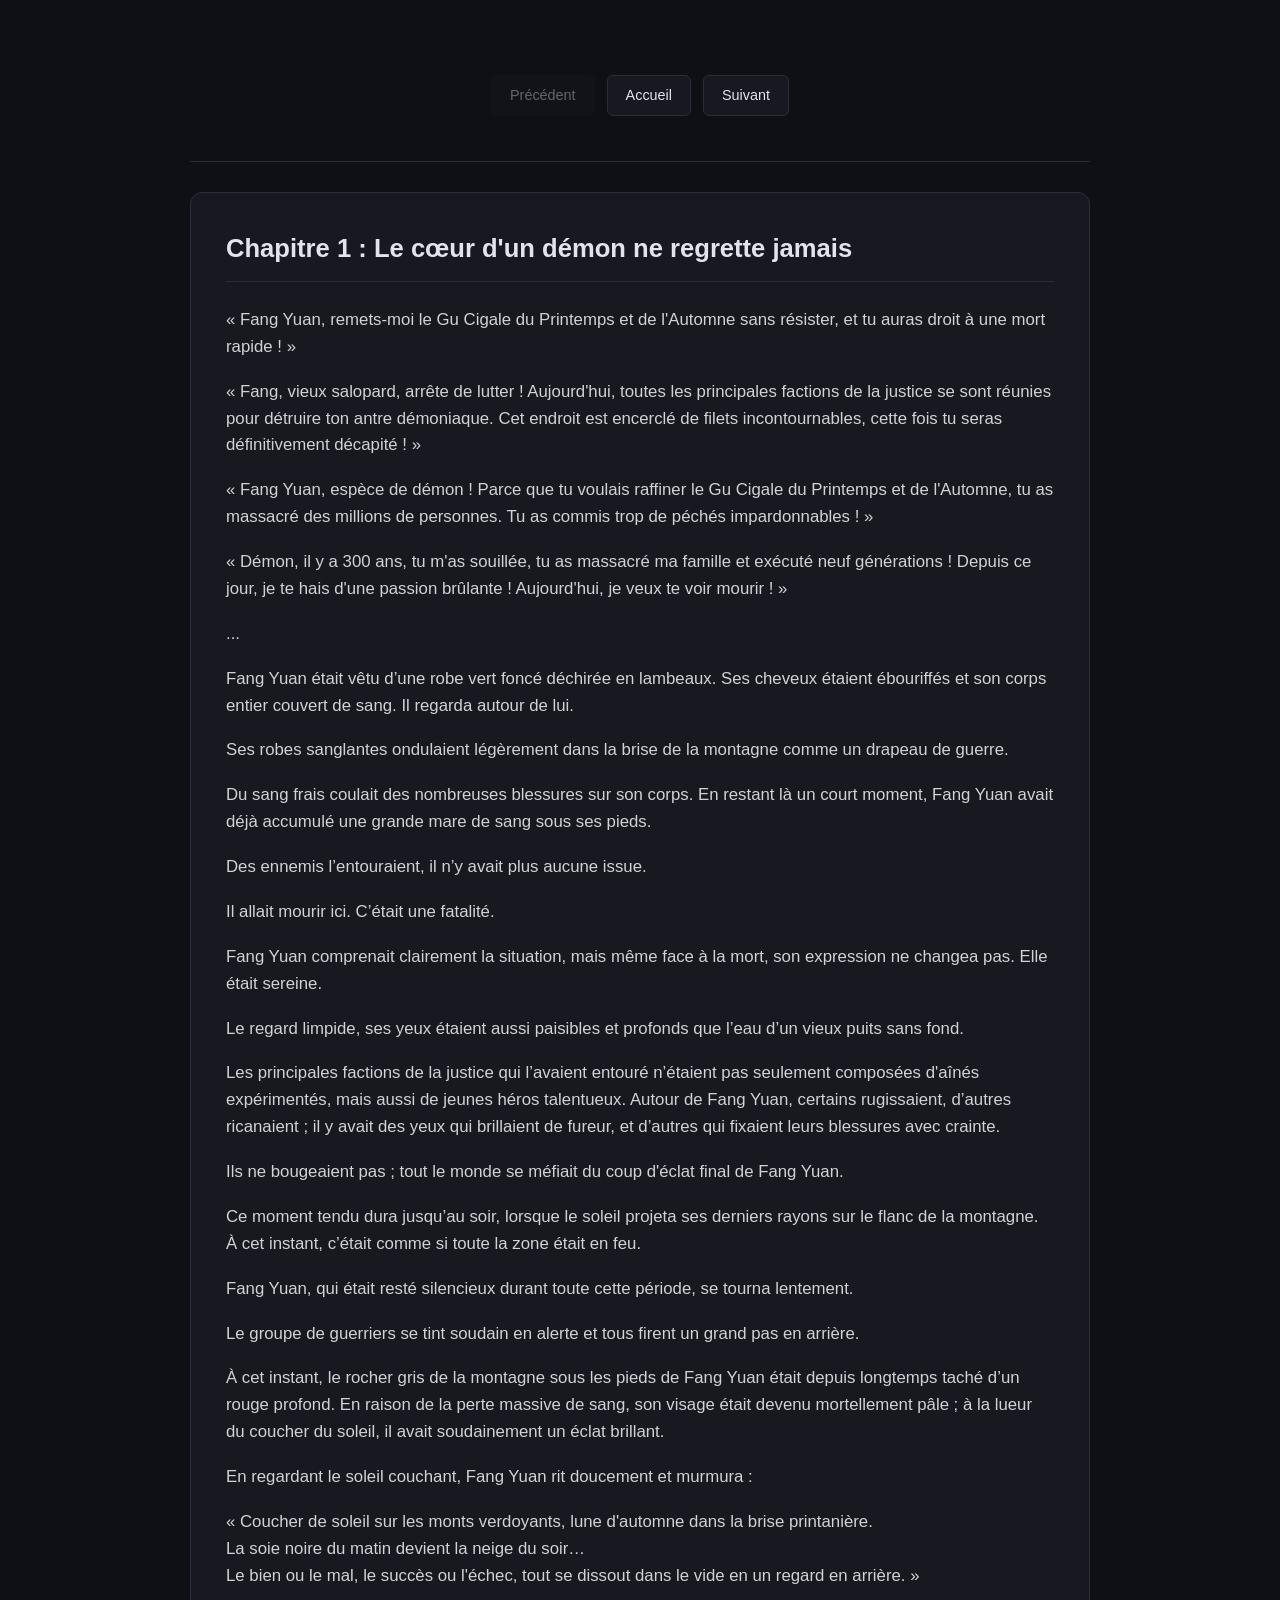
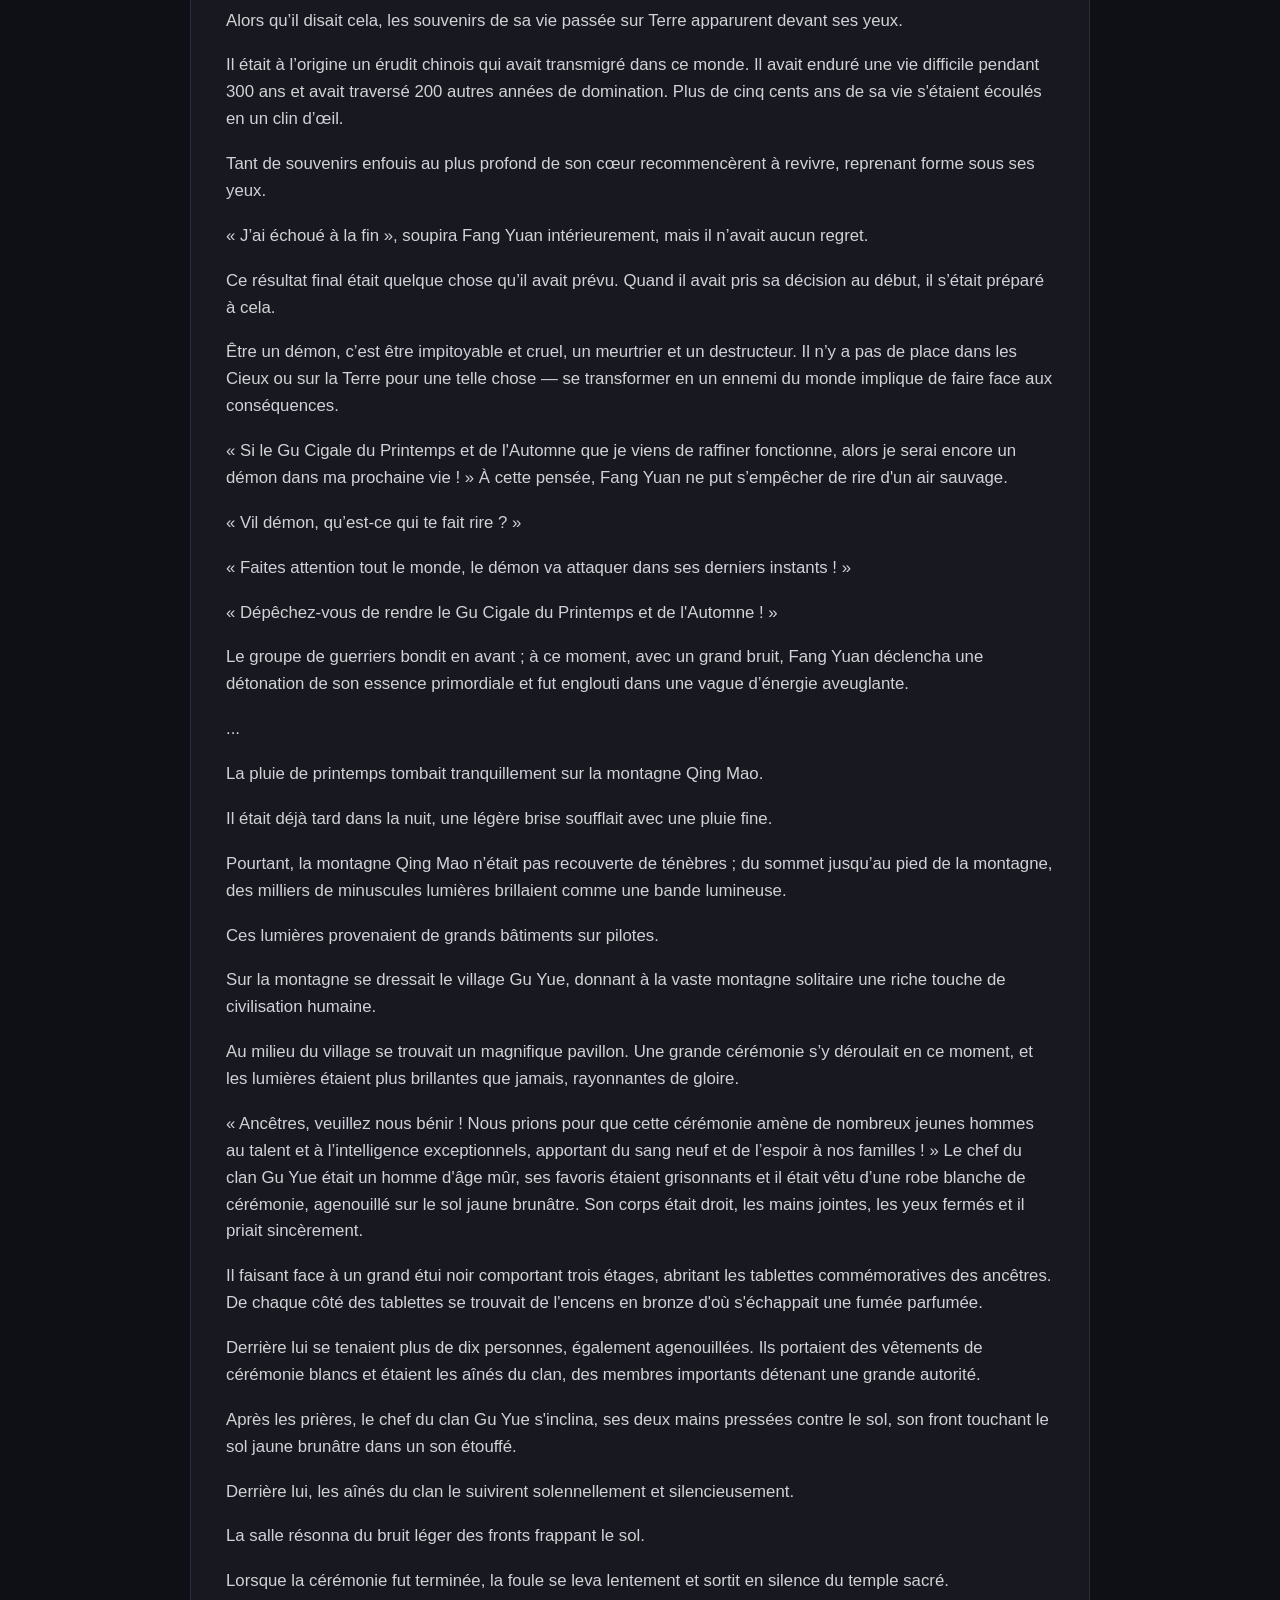
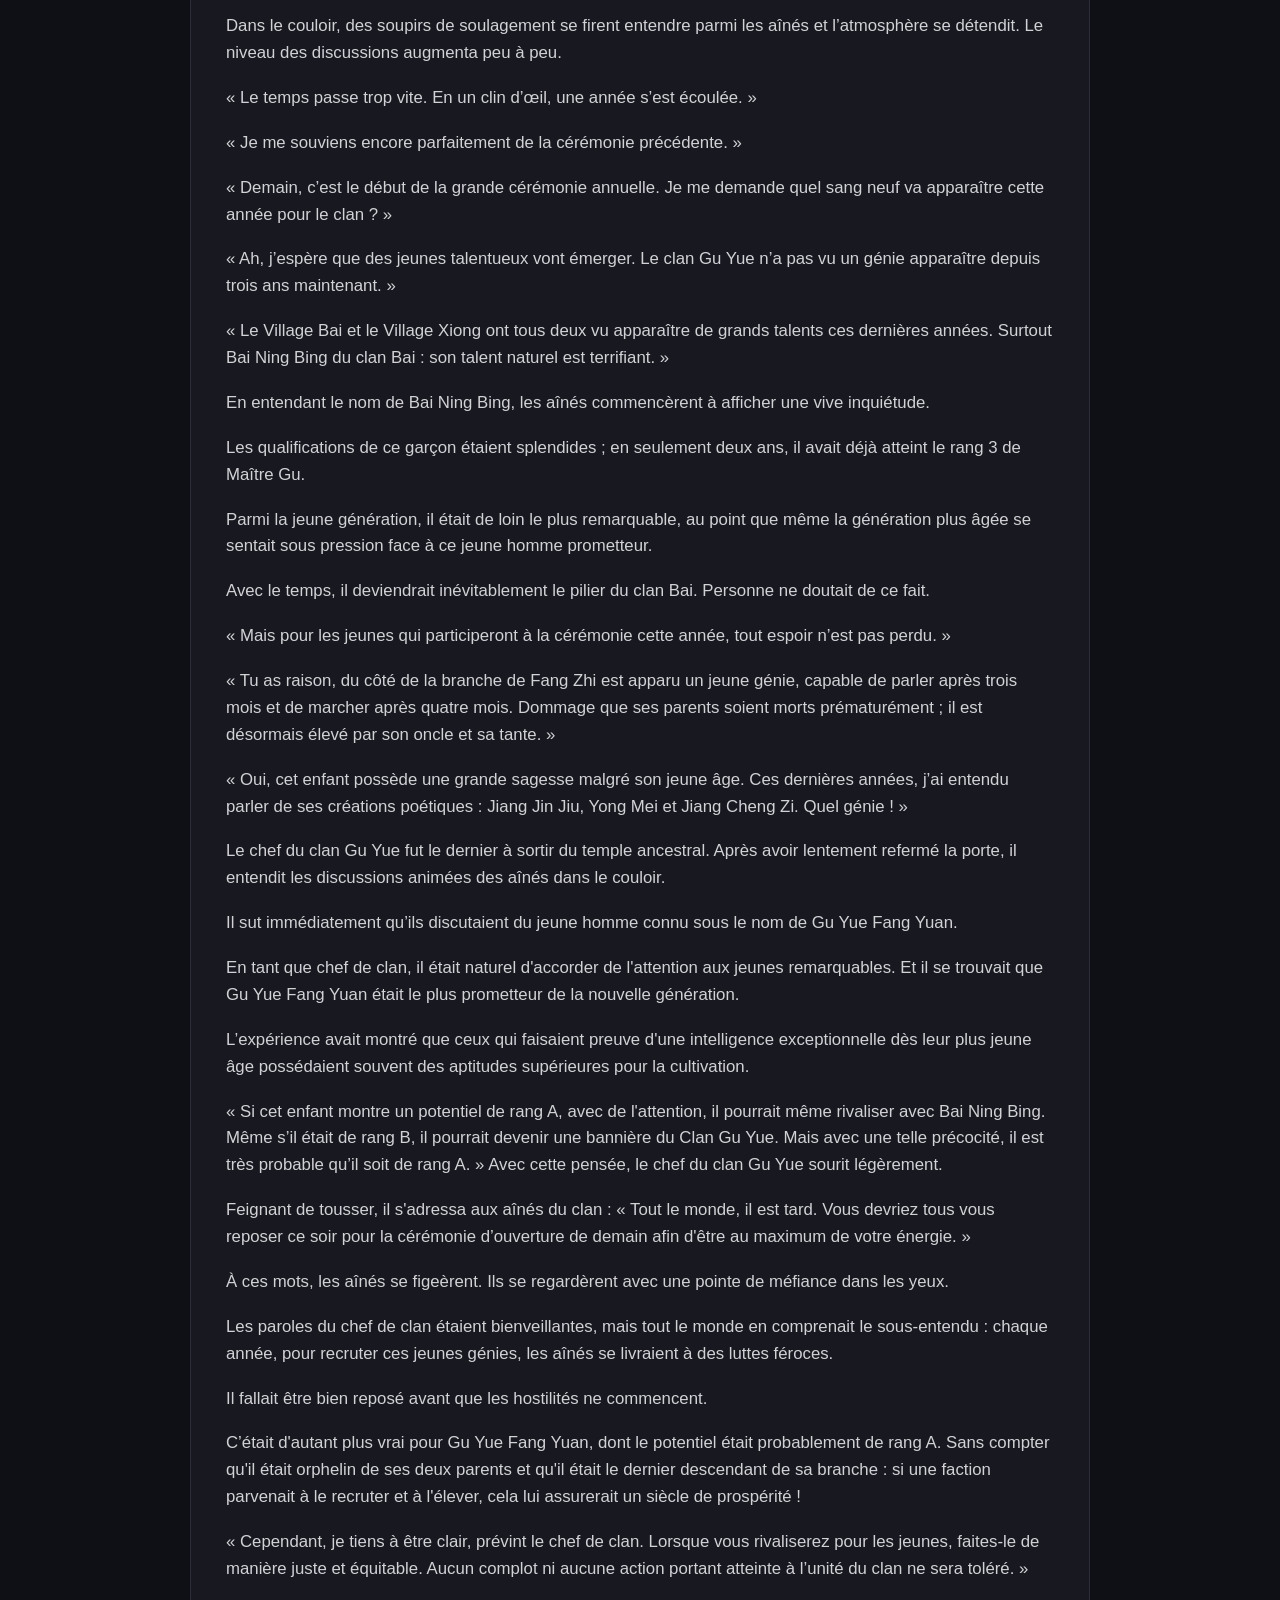
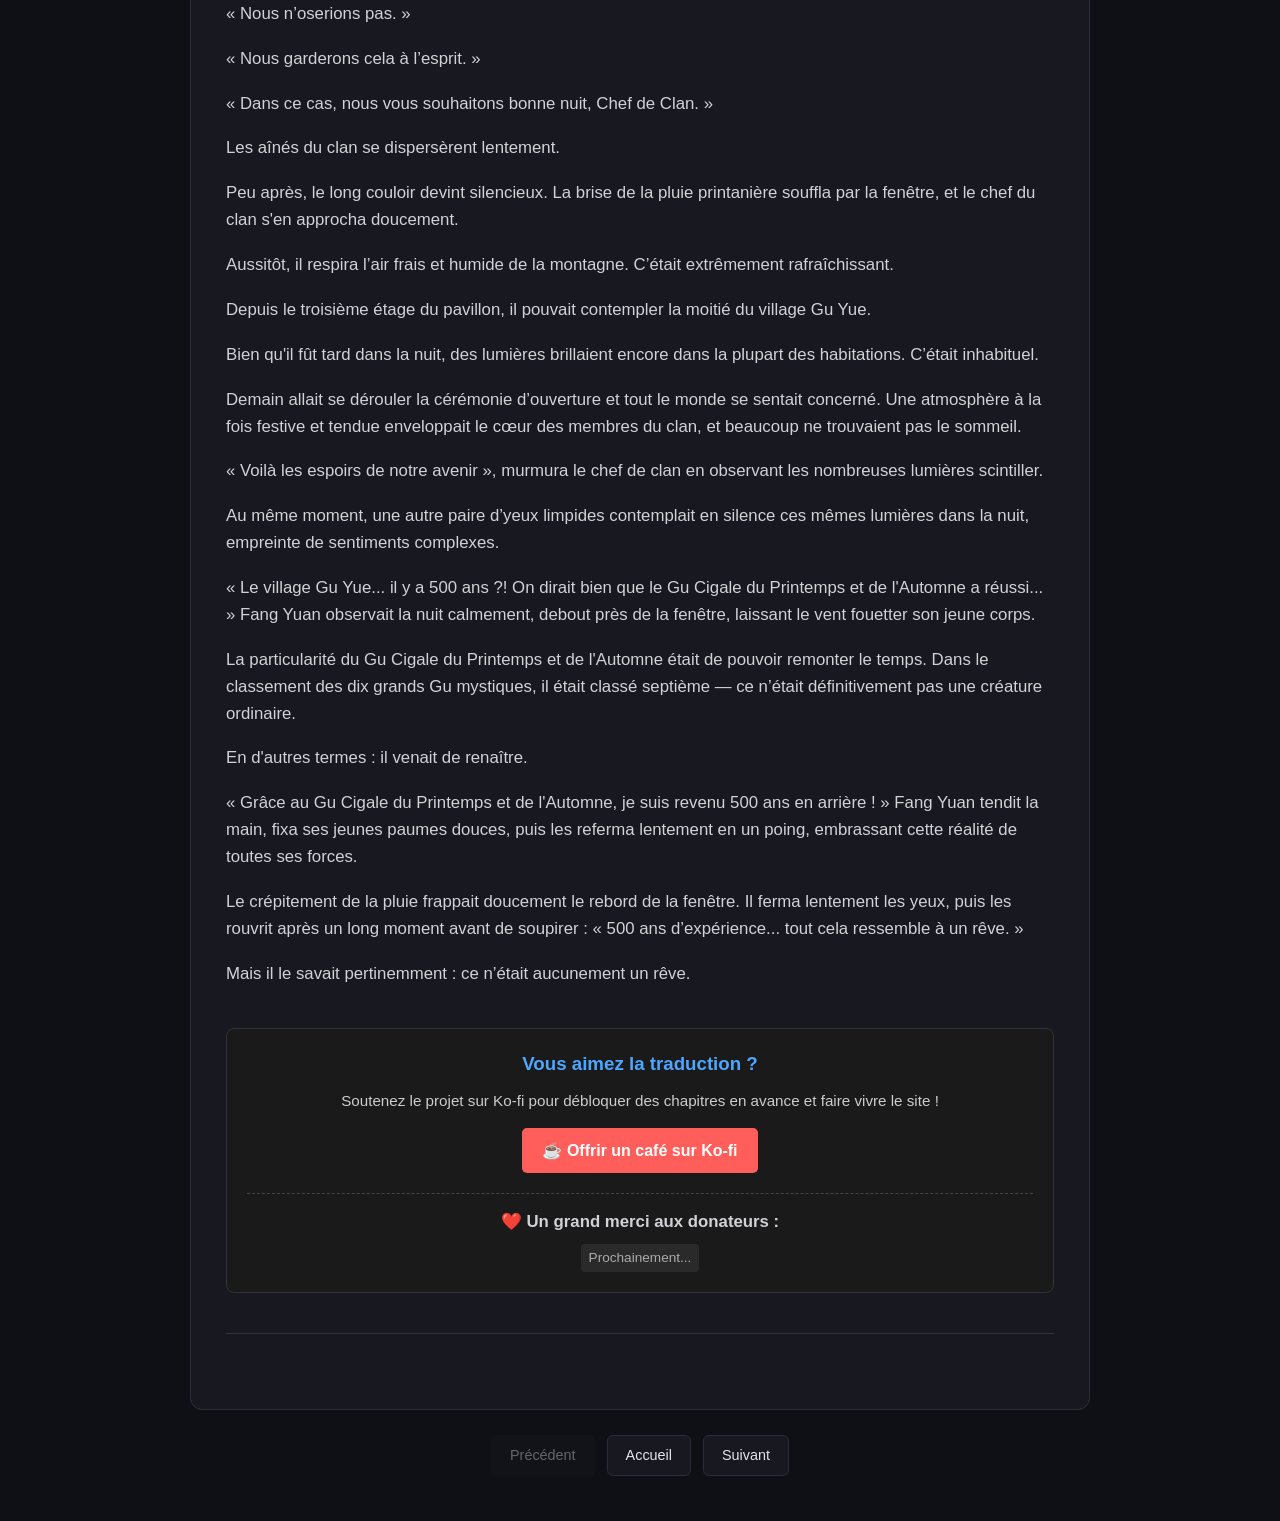
==== chapitre-1.html @ 3520e49a "Add files via upload" ====
<!DOCTYPE html>
<html lang="fr">
<head>
    <meta charset="UTF-8">
    <meta name="viewport" content="width=device-width, initial-scale=1.0">
    <title>Chapitre 1 : Le cœur d'un démon ne regrette jamais</title>
    <link rel="stylesheet" href="style.css">
</head>
<body>

    <div class="container">
        <header>
            <nav class="nav-top">
                <span class="btn-nav disabled">Précédent</span>
                <a href="index.html" class="btn-nav">Accueil</a>
                <a href="chapitre-2.html" class="btn-nav">Suivant</a>
            </nav>
        </header>

        <main>
            <article class="chapitre-content">
                <h1>Chapitre 1 : Le cœur d'un démon ne regrette jamais</h1>

                <p>« Fang Yuan, remets-moi le Gu Cigale du Printemps et de l'Automne sans résister, et tu auras droit à une mort rapide ! »</p>
                <p>« Fang, vieux salopard, arrête de lutter ! Aujourd'hui, toutes les principales factions de la justice se sont réunies pour détruire ton antre démoniaque. Cet endroit est encerclé de filets incontournables, cette fois tu seras définitivement décapité ! »</p>
                <p>« Fang Yuan, espèce de démon ! Parce que tu voulais raffiner le Gu Cigale du Printemps et de l'Automne, tu as massacré des millions de personnes. Tu as commis trop de péchés impardonnables ! »</p>
                <p>« Démon, il y a 300 ans, tu m'as souillée, tu as massacré ma famille et exécuté neuf générations ! Depuis ce jour, je te hais d'une passion brûlante ! Aujourd'hui, je veux te voir mourir ! »</p>
                <p>...</p>
                <p>Fang Yuan était vêtu d’une robe vert foncé déchirée en lambeaux. Ses cheveux étaient ébouriffés et son corps entier couvert de sang. Il regarda autour de lui.</p>
                <p>Ses robes sanglantes ondulaient légèrement dans la brise de la montagne comme un drapeau de guerre.</p>
                <p>Du sang frais coulait des nombreuses blessures sur son corps. En restant là un court moment, Fang Yuan avait déjà accumulé une grande mare de sang sous ses pieds.</p>
                <p>Des ennemis l’entouraient, il n’y avait plus aucune issue.</p>
                <p>Il allait mourir ici. C’était une fatalité.</p>
                <p>Fang Yuan comprenait clairement la situation, mais même face à la mort, son expression ne changea pas. Elle était sereine.</p>
                <p>Le regard limpide, ses yeux étaient aussi paisibles et profonds que l’eau d’un vieux puits sans fond.</p>
                <p>Les principales factions de la justice qui l’avaient entouré n’étaient pas seulement composées d'aînés expérimentés, mais aussi de jeunes héros talentueux. Autour de Fang Yuan, certains rugissaient, d’autres ricanaient ; il y avait des yeux qui brillaient de fureur, et d’autres qui fixaient leurs blessures avec crainte.</p>
                <p>Ils ne bougeaient pas ; tout le monde se méfiait du coup d'éclat final de Fang Yuan.</p>
                <p>Ce moment tendu dura jusqu’au soir, lorsque le soleil projeta ses derniers rayons sur le flanc de la montagne. À cet instant, c’était comme si toute la zone était en feu.</p>
                <p>Fang Yuan, qui était resté silencieux durant toute cette période, se tourna lentement.</p>
                <p>Le groupe de guerriers se tint soudain en alerte et tous firent un grand pas en arrière.</p>
                <p>À cet instant, le rocher gris de la montagne sous les pieds de Fang Yuan était depuis longtemps taché d’un rouge profond. En raison de la perte massive de sang, son visage était devenu mortellement pâle ; à la lueur du coucher du soleil, il avait soudainement un éclat brillant.</p>
                <p>En regardant le soleil couchant, Fang Yuan rit doucement et murmura :</p>
                <p>« Coucher de soleil sur les monts verdoyants, lune d'automne dans la brise printanière.<br>
                La soie noire du matin devient la neige du soir…<br>
                Le bien ou le mal, le succès ou l'échec, tout se dissout dans le vide en un regard en arrière. »</p>
                <p>Alors qu’il disait cela, les souvenirs de sa vie passée sur Terre apparurent devant ses yeux.</p>
                <p>Il était à l’origine un érudit chinois qui avait transmigré dans ce monde. Il avait enduré une vie difficile pendant 300 ans et avait traversé 200 autres années de domination. Plus de cinq cents ans de sa vie s'étaient écoulés en un clin d’œil.</p>
                <p>Tant de souvenirs enfouis au plus profond de son cœur recommencèrent à revivre, reprenant forme sous ses yeux.</p>
                <p>« J’ai échoué à la fin », soupira Fang Yuan intérieurement, mais il n’avait aucun regret.</p>
                <p>Ce résultat final était quelque chose qu’il avait prévu. Quand il avait pris sa décision au début, il s’était préparé à cela.</p>
                <p>Être un démon, c’est être impitoyable et cruel, un meurtrier et un destructeur. Il n’y a pas de place dans les Cieux ou sur la Terre pour une telle chose — se transformer en un ennemi du monde implique de faire face aux conséquences.</p>
                <p>« Si le Gu Cigale du Printemps et de l'Automne que je viens de raffiner fonctionne, alors je serai encore un démon dans ma prochaine vie ! » À cette pensée, Fang Yuan ne put s’empêcher de rire d'un air sauvage.</p>
                <p>« Vil démon, qu’est-ce qui te fait rire ? »</p>
                <p>« Faites attention tout le monde, le démon va attaquer dans ses derniers instants ! »</p>
                <p>« Dépêchez-vous de rendre le Gu Cigale du Printemps et de l'Automne ! »</p>
                <p>Le groupe de guerriers bondit en avant ; à ce moment, avec un grand bruit, Fang Yuan déclencha une détonation de son essence primordiale et fut englouti dans une vague d’énergie aveuglante.</p>
                <p>...</p>
                <p>La pluie de printemps tombait tranquillement sur la montagne Qing Mao.</p>
                <p>Il était déjà tard dans la nuit, une légère brise soufflait avec une pluie fine.</p>
                <p>Pourtant, la montagne Qing Mao n’était pas recouverte de ténèbres ; du sommet jusqu’au pied de la montagne, des milliers de minuscules lumières brillaient comme une bande lumineuse.</p>
                <p>Ces lumières provenaient de grands bâtiments sur pilotes.</p>
                <p>Sur la montagne se dressait le village Gu Yue, donnant à la vaste montagne solitaire une riche touche de civilisation humaine.</p>
                <p>Au milieu du village se trouvait un magnifique pavillon. Une grande cérémonie s’y déroulait en ce moment, et les lumières étaient plus brillantes que jamais, rayonnantes de gloire.</p>
                <p>« Ancêtres, veuillez nous bénir ! Nous prions pour que cette cérémonie amène de nombreux jeunes hommes au talent et à l’intelligence exceptionnels, apportant du sang neuf et de l’espoir à nos familles ! » Le chef du clan Gu Yue était un homme d'âge mûr, ses favoris étaient grisonnants et il était vêtu d’une robe blanche de cérémonie, agenouillé sur le sol jaune brunâtre. Son corps était droit, les mains jointes, les yeux fermés et il priait sincèrement.</p>
                <p>Il faisant face à un grand étui noir comportant trois étages, abritant les tablettes commémoratives des ancêtres. De chaque côté des tablettes se trouvait de l'encens en bronze d'où s'échappait une fumée parfumée.</p>
                <p>Derrière lui se tenaient plus de dix personnes, également agenouillées. Ils portaient des vêtements de cérémonie blancs et étaient les aînés du clan, des membres importants détenant une grande autorité.</p>
                <p>Après les prières, le chef du clan Gu Yue s'inclina, ses deux mains pressées contre le sol, son front touchant le sol jaune brunâtre dans un son étouffé.</p>
                <p>Derrière lui, les aînés du clan le suivirent solennellement et silencieusement.</p>
                <p>La salle résonna du bruit léger des fronts frappant le sol.</p>
                <p>Lorsque la cérémonie fut terminée, la foule se leva lentement et sortit en silence du temple sacré.</p>
                <p>Dans le couloir, des soupirs de soulagement se firent entendre parmi les aînés et l’atmosphère se détendit. Le niveau des discussions augmenta peu à peu.</p>
                <p>« Le temps passe trop vite. En un clin d’œil, une année s’est écoulée. »</p>
                <p>« Je me souviens encore parfaitement de la cérémonie précédente. »</p>
                <p>« Demain, c’est le début de la grande cérémonie annuelle. Je me demande quel sang neuf va apparaître cette année pour le clan ? »</p>
                <p>« Ah, j’espère que des jeunes talentueux vont émerger. Le clan Gu Yue n’a pas vu un génie apparaître depuis trois ans maintenant. »</p>
                <p>« Le Village Bai et le Village Xiong ont tous deux vu apparaître de grands talents ces dernières années. Surtout Bai Ning Bing du clan Bai : son talent naturel est terrifiant. »</p>
                <p>En entendant le nom de Bai Ning Bing, les aînés commencèrent à afficher une vive inquiétude.</p>
                <p>Les qualifications de ce garçon étaient splendides ; en seulement deux ans, il avait déjà atteint le rang 3 de Maître Gu.</p>
                <p>Parmi la jeune génération, il était de loin le plus remarquable, au point que même la génération plus âgée se sentait sous pression face à ce jeune homme prometteur.</p>
                <p>Avec le temps, il deviendrait inévitablement le pilier du clan Bai. Personne ne doutait de ce fait.</p>
                <p>« Mais pour les jeunes qui participeront à la cérémonie cette année, tout espoir n’est pas perdu. »</p>
                <p>« Tu as raison, du côté de la branche de Fang Zhi est apparu un jeune génie, capable de parler après trois mois et de marcher après quatre mois. Dommage que ses parents soient morts prématurément ; il est désormais élevé par son oncle et sa tante. »</p>
                <p>« Oui, cet enfant possède une grande sagesse malgré son jeune âge. Ces dernières années, j’ai entendu parler de ses créations poétiques : Jiang Jin Jiu, Yong Mei et Jiang Cheng Zi. Quel génie ! »</p>
                <p>Le chef du clan Gu Yue fut le dernier à sortir du temple ancestral. Après avoir lentement refermé la porte, il entendit les discussions animées des aînés dans le couloir.</p>
                <p>Il sut immédiatement qu’ils discutaient du jeune homme connu sous le nom de Gu Yue Fang Yuan.</p>
                <p>En tant que chef de clan, il était naturel d'accorder de l'attention aux jeunes remarquables. Et il se trouvait que Gu Yue Fang Yuan était le plus prometteur de la nouvelle génération.</p>
                <p>L’expérience avait montré que ceux qui faisaient preuve d'une intelligence exceptionnelle dès leur plus jeune âge possédaient souvent des aptitudes supérieures pour la cultivation.</p>
                <p>« Si cet enfant montre un potentiel de rang A, avec de l'attention, il pourrait même rivaliser avec Bai Ning Bing. Même s’il était de rang B, il pourrait devenir une bannière du Clan Gu Yue. Mais avec une telle précocité, il est très probable qu’il soit de rang A. » Avec cette pensée, le chef du clan Gu Yue sourit légèrement.</p>
                <p>Feignant de tousser, il s'adressa aux aînés du clan : « Tout le monde, il est tard. Vous devriez tous vous reposer ce soir pour la cérémonie d’ouverture de demain afin d'être au maximum de votre énergie. »</p>
                <p>À ces mots, les aînés se figeèrent. Ils se regardèrent avec une pointe de méfiance dans les yeux.</p>
                <p>Les paroles du chef de clan étaient bienveillantes, mais tout le monde en comprenait le sous-entendu : chaque année, pour recruter ces jeunes génies, les aînés se livraient à des luttes féroces.</p>
                <p>Il fallait être bien reposé avant que les hostilités ne commencent.</p>
                <p>C’était d'autant plus vrai pour Gu Yue Fang Yuan, dont le potentiel était probablement de rang A. Sans compter qu'il était orphelin de ses deux parents et qu'il était le dernier descendant de sa branche : si une faction parvenait à le recruter et à l'élever, cela lui assurerait un siècle de prospérité !</p>
                <p>« Cependant, je tiens à être clair, prévint le chef de clan. Lorsque vous rivaliserez pour les jeunes, faites-le de manière juste et équitable. Aucun complot ni aucune action portant atteinte à l’unité du clan ne sera toléré. »</p>
                <p>« Nous n’oserions pas. »</p>
                <p>« Nous garderons cela à l’esprit. »</p>
                <p>« Dans ce cas, nous vous souhaitons bonne nuit, Chef de Clan. »</p>
                <p>Les aînés du clan se dispersèrent lentement.</p>
                <p>Peu après, le long couloir devint silencieux. La brise de la pluie printanière souffla par la fenêtre, et le chef du clan s'en approcha doucement.</p>
                <p>Aussitôt, il respira l’air frais et humide de la montagne. C’était extrêmement rafraîchissant.</p>
                <p>Depuis le troisième étage du pavillon, il pouvait contempler la moitié du village Gu Yue.</p>
                <p>Bien qu'il fût tard dans la nuit, des lumières brillaient encore dans la plupart des habitations. C’était inhabituel.</p>
                <p>Demain allait se dérouler la cérémonie d’ouverture et tout le monde se sentait concerné. Une atmosphère à la fois festive et tendue enveloppait le cœur des membres du clan, et beaucoup ne trouvaient pas le sommeil.</p>
                <p>« Voilà les espoirs de notre avenir », murmura le chef de clan en observant les nombreuses lumières scintiller.</p>
                <p>Au même moment, une autre paire d’yeux limpides contemplait en silence ces mêmes lumières dans la nuit, empreinte de sentiments complexes.</p>
                <p>« Le village Gu Yue... il y a 500 ans ?! On dirait bien que le Gu Cigale du Printemps et de l'Automne a réussi... » Fang Yuan observait la nuit calmement, debout près de la fenêtre, laissant le vent fouetter son jeune corps.</p>
                <p>La particularité du Gu Cigale du Printemps et de l'Automne était de pouvoir remonter le temps. Dans le classement des dix grands Gu mystiques, il était classé septième — ce n’était définitivement pas une créature ordinaire.</p>
                <p>En d'autres termes : il venait de renaître.</p>
                <p>« Grâce au Gu Cigale du Printemps et de l'Automne, je suis revenu 500 ans en arrière ! » Fang Yuan tendit la main, fixa ses jeunes paumes douces, puis les referma lentement en un poing, embrassant cette réalité de toutes ses forces.</p>
                <p>Le crépitement de la pluie frappait doucement le rebord de la fenêtre. Il ferma lentement les yeux, puis les rouvrit après un long moment avant de soupirer : « 500 ans d’expérience... tout cela ressemble à un rêve. »</p>
                <p>Mais il le savait pertinemment : ce n’était aucunement un rêve.</p>

                <!-- Bloc Soutien & Donateurs -->
                <div class="support-section" style="background: #1a1a1a; border: 1px solid #333; padding: 20px; border-radius: 8px; margin: 40px 0; text-align: center;">
                    <h3 style="color: #4da6ff; margin-bottom: 10px;">Vous aimez la traduction ?</h3>
                    <p style="font-size: 0.95em; color: #ccc; margin-bottom: 15px;">Soutenez le projet sur Ko-fi pour débloquer des chapitres en avance et faire vivre le site !</p>

                    <a href="https://ko-fi.com/TON_PSEUDO" target="_blank" class="btn-kofi" style="display: inline-block; background: #ff5e5b; color: #fff; padding: 10px 20px; border-radius: 5px; text-decoration: none; font-weight: bold;">
                        ☕ Offrir un café sur Ko-fi
                    </a>

                    <div class="tippers-list" style="margin-top: 20px; border-top: 1px dashed #444; padding-top: 15px; font-size: 0.85em; color: #aaa;">
                        <p style="margin-bottom: 8px;">❤️ <strong>Un grand merci aux donateurs :</strong></p>
                        <span class="tipper-badge" style="background: #2a2a2a; padding: 3px 8px; border-radius: 4px; margin: 0 4px; display: inline-block;">Prochainement...</span>
                    </div>
                </div>

                <!-- Section Commentaires Disqus -->
                <hr style="margin: 40px 0; border: 0; border-top: 1px solid #333;">
                <div id="disqus_thread"></div>
                <script>
                    var disqus_config = function () {
                        this.page.url = window.location.href;  
                        this.page.identifier = window.location.pathname; 
                    };
                    (function() { 
                        var d = document, s = d.createElement('script');
                        s.src = 'https://TON-NOM-DISQUS.disqus.com/embed.js'; 
                        s.setAttribute('data-timestamp', +new Date());
                        (d.head || d.body).appendChild(s);
                    })();
                </script>

            </article>
        </main>

        <footer>
            <nav class="nav-bottom">
                <span class="btn-nav disabled">Précédent</span>
                <a href="index.html" class="btn-nav">Accueil</a>
                <a href="chapitre-2.html" class="btn-nav">Suivant</a>
            </nav>
        </footer>
    </div>

</body>
</html>
---- style.css ----
/* --- RESET & VARIABLES --- */
* {
    box-sizing: border-box;
    margin: 0;
    padding: 0;
}

:root {
    --bg-main: #0f1015;
    --bg-card: #181920;
    --bg-hover: #222430;
    --primary: #8a2be2;
    --primary-hover: #a042f8;
    --text-main: #e2e4ed;
    --text-muted: #9a9daf;
    --border: #2a2c3a;
}

body {
    font-family: 'Inter', -apple-system, BlinkMacSystemFont, 'Segoe UI', Roboto, sans-serif;
    background-color: var(--bg-main);
    color: var(--text-main);
    line-height: 1.6;
    padding: 20px;
}

.container {
    max-width: 900px;
    margin: 0 auto;
}

/* --- HEADER --- */
header {
    text-align: center;
    padding: 30px 0 20px;
    border-bottom: 1px solid var(--border);
    margin-bottom: 30px;
}

header h1 {
    font-size: 2.4rem;
    font-weight: 800;
    background: linear-gradient(135deg, #a042f8, #c77dff);
    -webkit-background-clip: text;
    -webkit-text-fill-color: transparent;
    margin-bottom: 6px;
}

header p {
    color: var(--text-muted);
    font-size: 0.95rem;
}

/* --- BANNIÈRE & SYNOPSIS --- */
.novel-header-card {
    display: flex;
    gap: 25px;
    background-color: var(--bg-card);
    padding: 25px;
    border-radius: 12px;
    border: 1px solid var(--border);
    margin-bottom: 35px;
}

.cover-image {
    width: 160px;
    height: 230px;
    object-fit: cover;
    border-radius: 8px;
    box-shadow: 0 6px 18px rgba(0,0,0,0.5);
    flex-shrink: 0;
}

.synopsis-content h2 {
    font-size: 1.4rem;
    color: #fff;
    margin-bottom: 10px;
}

.tags {
    display: flex;
    gap: 8px;
    margin-bottom: 15px;
}

.badge {
    background-color: rgba(138, 43, 226, 0.2);
    color: var(--primary-hover);
    border: 1px solid rgba(138, 43, 226, 0.4);
    padding: 3px 10px;
    border-radius: 20px;
    font-size: 0.8rem;
    font-weight: 600;
}

.synopsis-content p {
    color: var(--text-muted);
    font-size: 0.95rem;
    margin-bottom: 10px;
}

/* --- LISTE DES CHAPITRES --- */
.chapters-section h2 {
    font-size: 1.3rem;
    margin-bottom: 18px;
    display: flex;
    align-items: center;
    gap: 10px;
}

.chapters-grid {
    display: flex;
    flex-direction: column;
    gap: 10px;
}

.chapter-card {
    display: flex;
    justify-content: space-between;
    align-items: center;
    background-color: var(--bg-card);
    padding: 16px 20px;
    border-radius: 8px;
    border: 1px solid var(--border);
    text-decoration: none;
    color: var(--text-main);
    transition: all 0.2s ease;
}

.chapter-card:hover {
    background-color: var(--bg-hover);
    border-color: var(--primary);
    transform: translateX(4px);
}

.chapter-title {
    font-weight: 600;
    font-size: 0.98rem;
}

.chapter-card:hover .chapter-title {
    color: var(--primary-hover);
}

.read-btn {
    font-size: 0.85rem;
    color: var(--text-muted);
    background-color: #222430;
    padding: 6px 14px;
    border-radius: 6px;
    font-weight: 500;
}

.chapter-card:hover .read-btn {
    background-color: var(--primary);
    color: #fff;
}

/* --- NAVIGATION INTERNE (DANS LES CHAPITRES) --- */
.nav-top, .nav-bottom {
    display: flex;
    justify-content: center;
    gap: 12px;
    margin: 25px 0;
}

.btn-nav {
    padding: 8px 18px;
    background-color: var(--bg-card);
    color: var(--text-main);
    text-decoration: none;
    border-radius: 6px;
    border: 1px solid var(--border);
    font-size: 0.9rem;
    font-weight: 500;
    transition: 0.2s;
}

.btn-nav:hover {
    background-color: var(--primary);
    border-color: var(--primary);
    color: #fff;
}

.chapitre-content {
    background-color: var(--bg-card);
    padding: 35px;
    border-radius: 12px;
    border: 1px solid var(--border);
}

.chapitre-content h1 {
    font-size: 1.6rem;
    margin-bottom: 25px;
    padding-bottom: 12px;
    border-bottom: 1px solid var(--border);
}

.chapitre-content p {
    margin-bottom: 18px;
    font-size: 1.05rem;
    color: #d1d1d6;
}

/* Responsive pour téléphone */
@media (max-width: 600px) {
    .novel-header-card {
        flex-direction: column;
        align-items: center;
        text-align: center;
    }
    
    .tags {
        justify-content: center;
    }
}
/* Style pour le bouton désactivé (sur le Chapitre 1) */
.btn-nav.disabled {
    opacity: 0.4;
    cursor: not-allowed;
    pointer-events: none;
    border-color: transparent;
}
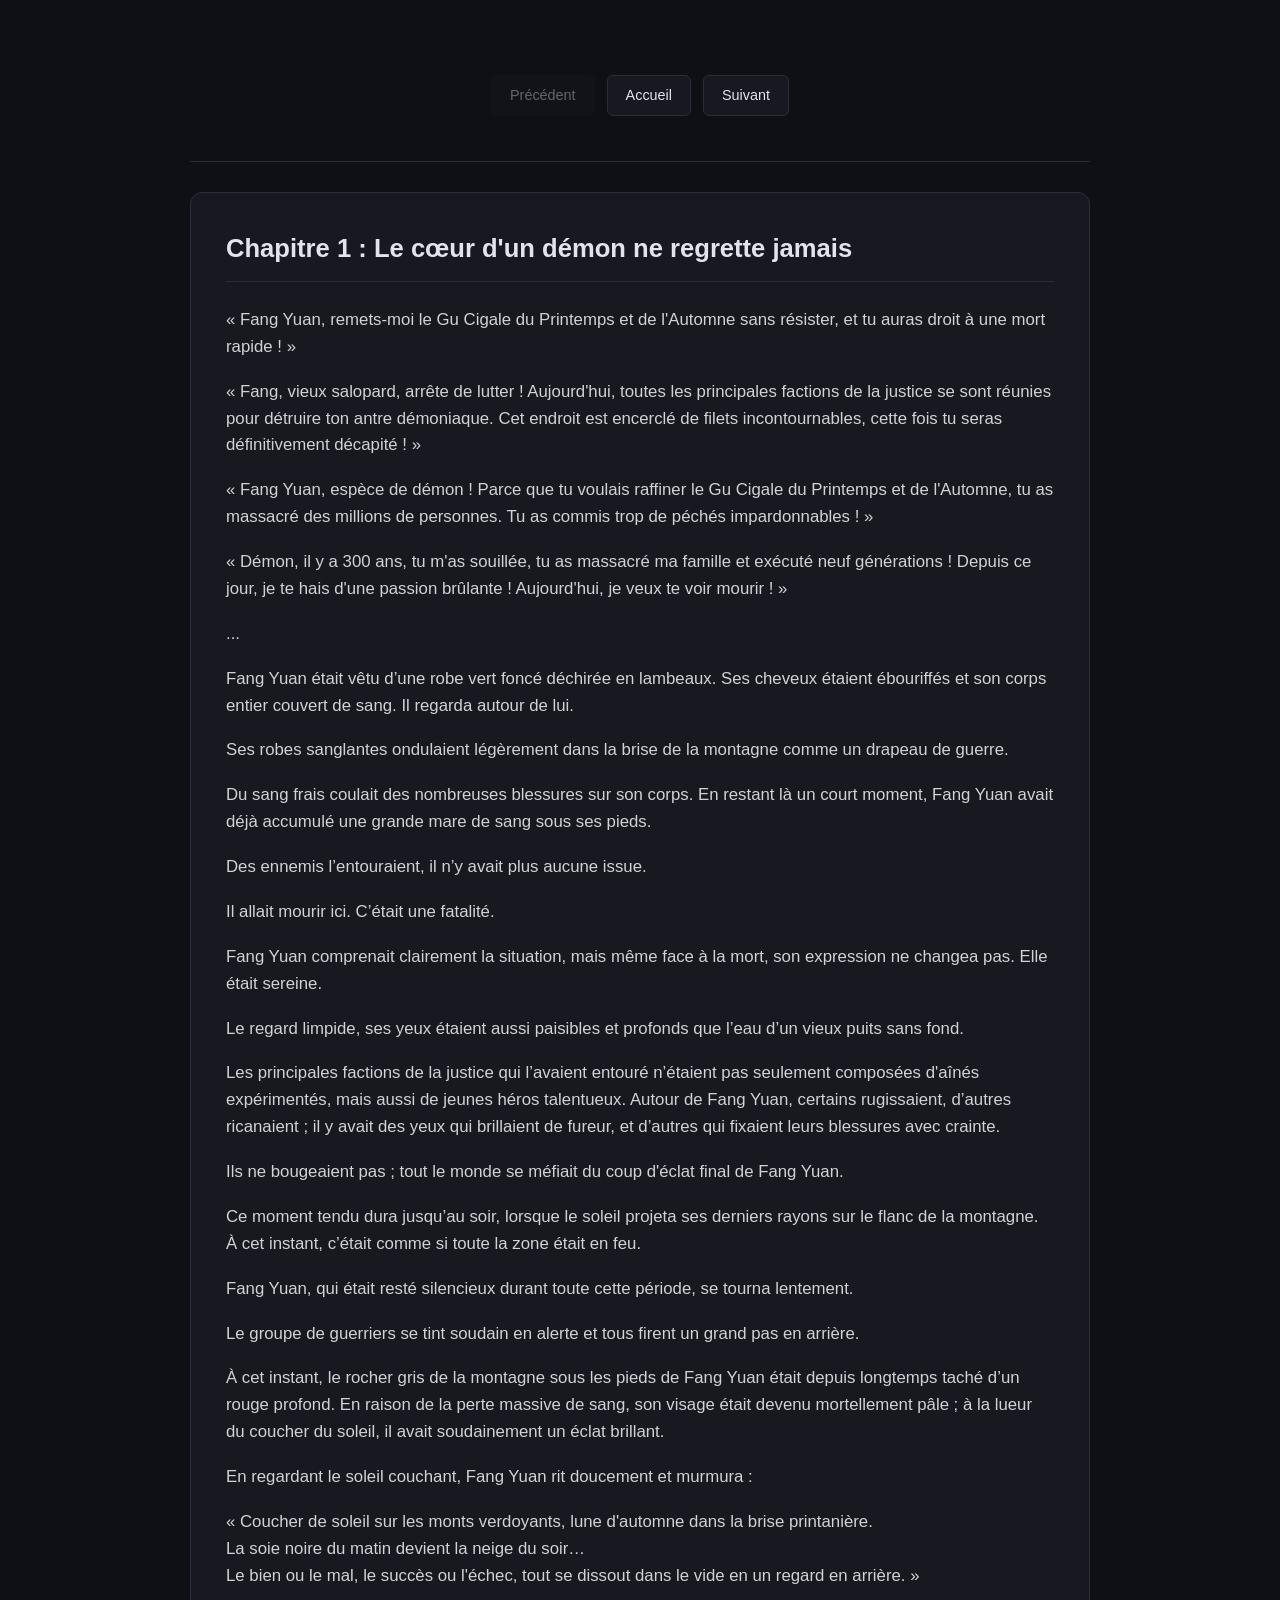
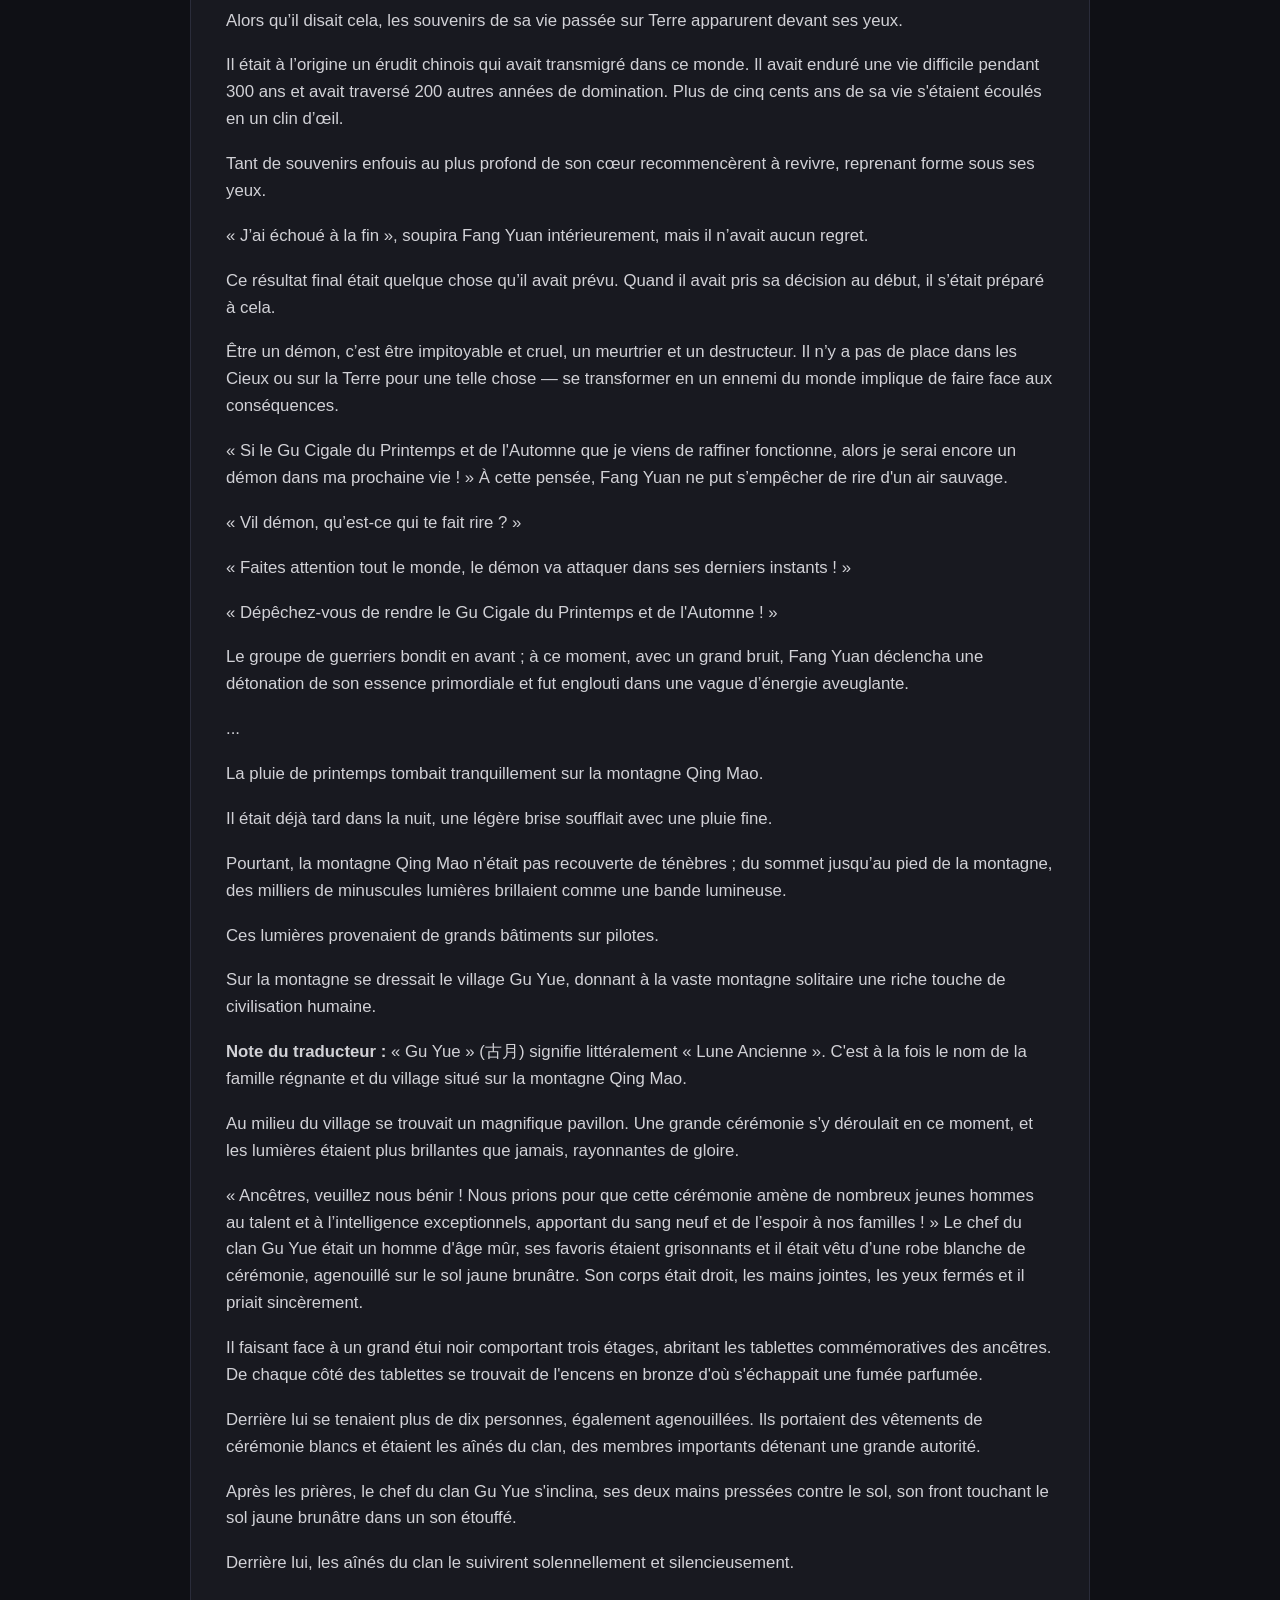
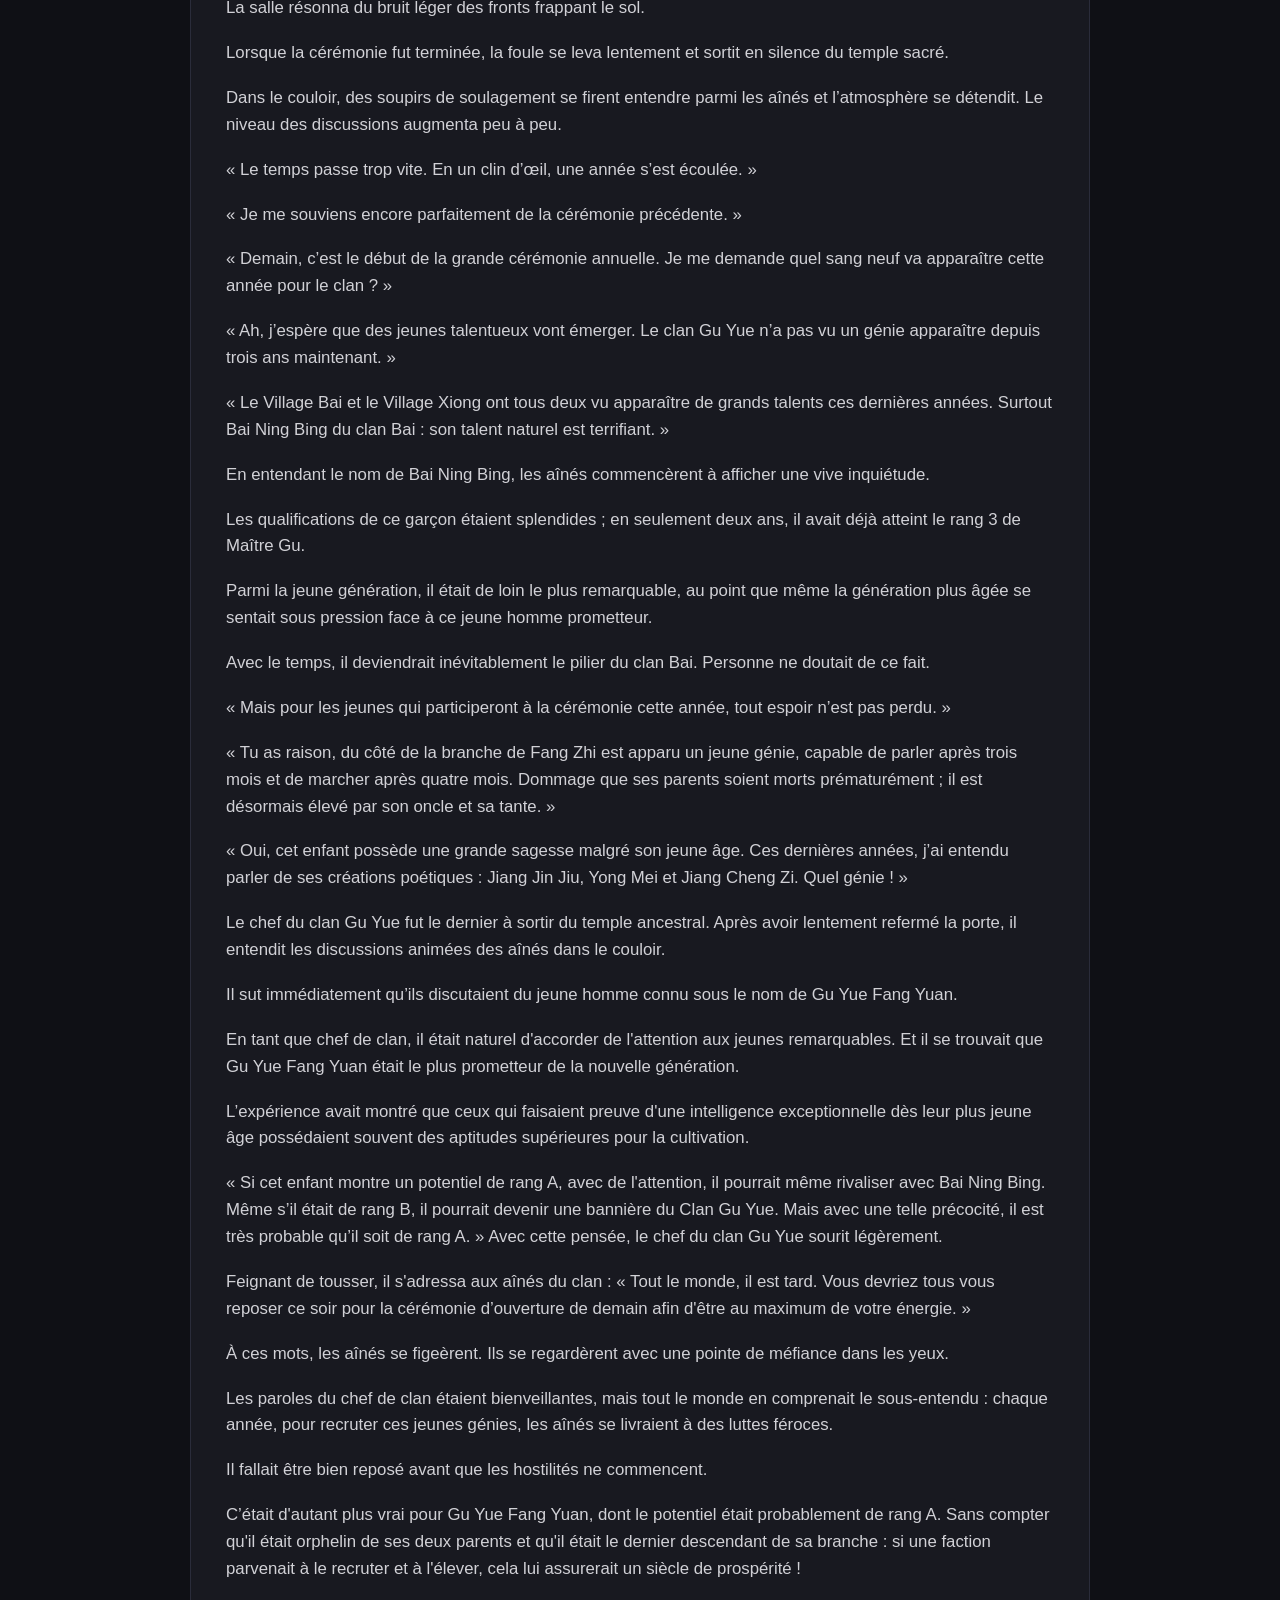
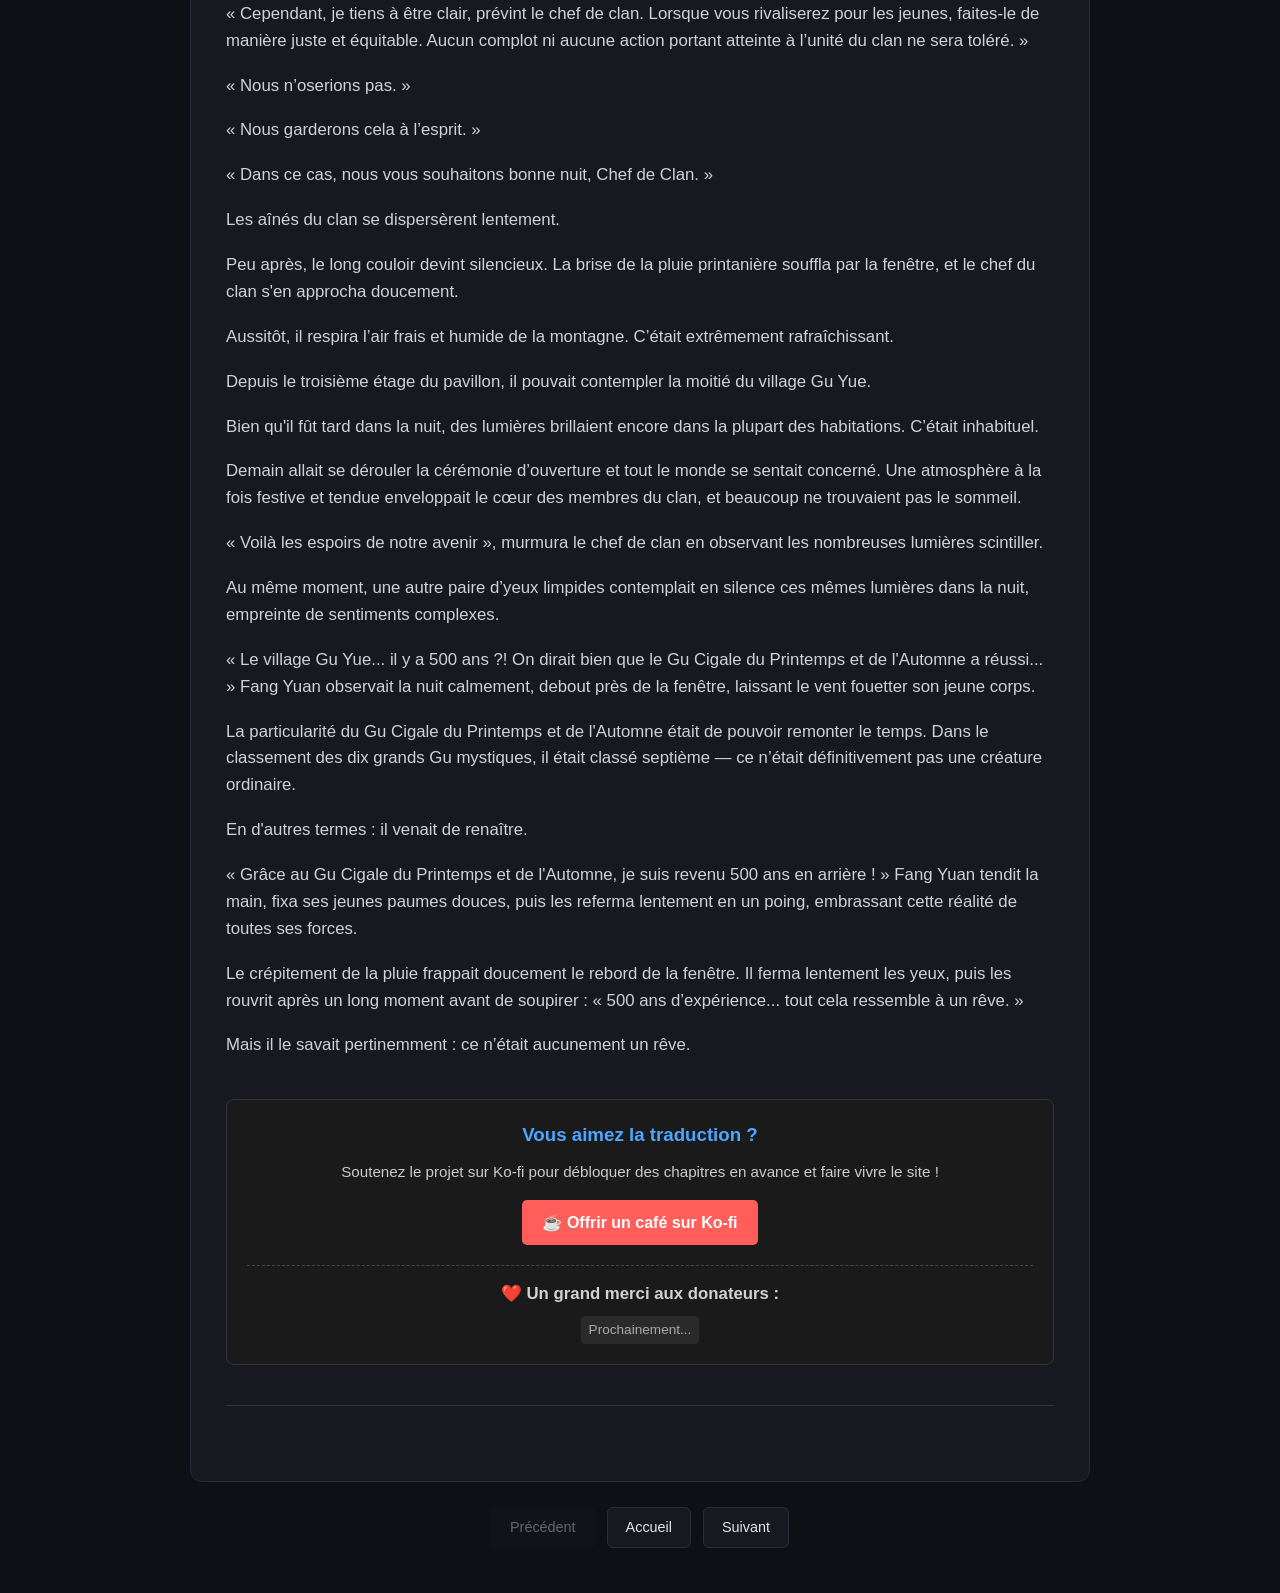
==== commit c27b80ad: "Add files via upload" ====
--- a/chapitre-1.html
+++ b/chapitre-1.html
@@ -60,6 +60,11 @@
                 <p>Pourtant, la montagne Qing Mao n’était pas recouverte de ténèbres ; du sommet jusqu’au pied de la montagne, des milliers de minuscules lumières brillaient comme une bande lumineuse.</p>
                 <p>Ces lumières provenaient de grands bâtiments sur pilotes.</p>
                 <p>Sur la montagne se dressait le village Gu Yue, donnant à la vaste montagne solitaire une riche touche de civilisation humaine.</p>
+
+                <div class="note-traducteur">
+                    <p><strong>Note du traducteur :</strong> « Gu Yue » (古月) signifie littéralement « Lune Ancienne ». C'est à la fois le nom de la famille régnante et du village situé sur la montagne Qing Mao.</p>
+                </div>
+
                 <p>Au milieu du village se trouvait un magnifique pavillon. Une grande cérémonie s’y déroulait en ce moment, et les lumières étaient plus brillantes que jamais, rayonnantes de gloire.</p>
                 <p>« Ancêtres, veuillez nous bénir ! Nous prions pour que cette cérémonie amène de nombreux jeunes hommes au talent et à l’intelligence exceptionnels, apportant du sang neuf et de l’espoir à nos familles ! » Le chef du clan Gu Yue était un homme d'âge mûr, ses favoris étaient grisonnants et il était vêtu d’une robe blanche de cérémonie, agenouillé sur le sol jaune brunâtre. Son corps était droit, les mains jointes, les yeux fermés et il priait sincèrement.</p>
                 <p>Il faisant face à un grand étui noir comportant trois étages, abritant les tablettes commémoratives des ancêtres. De chaque côté des tablettes se trouvait de l'encens en bronze d'où s'échappait une fumée parfumée.</p>
@@ -125,21 +130,16 @@
                     </div>
                 </div>
 
-                <!-- Section Commentaires Disqus -->
+                <!-- Section Commentaires Cusdis -->
                 <hr style="margin: 40px 0; border: 0; border-top: 1px solid #333;">
-                <div id="disqus_thread"></div>
-                <script>
-                    var disqus_config = function () {
-                        this.page.url = window.location.href;  
-                        this.page.identifier = window.location.pathname; 
-                    };
-                    (function() { 
-                        var d = document, s = d.createElement('script');
-                        s.src = 'https://TON-NOM-DISQUS.disqus.com/embed.js'; 
-                        s.setAttribute('data-timestamp', +new Date());
-                        (d.head || d.body).appendChild(s);
-                    })();
-                </script>
+                <div id="cusdis_thread"
+                  data-host="https://cusdis.com"
+                  data-app-id="0400387f-9daa-413e-a461-495c8361c09e"
+                  data-page-id="chapitre-1"
+                  data-page-url="https://reverend-insanity-fr.vercel.app/chapitre-1.html"
+                  data-page-title="Chapitre 1 : Le cœur d'un démon ne regrette jamais"
+                ></div>
+                <script async defer src="https://cusdis.com/js/cusdis.es.js"></script>
 
             </article>
         </main>
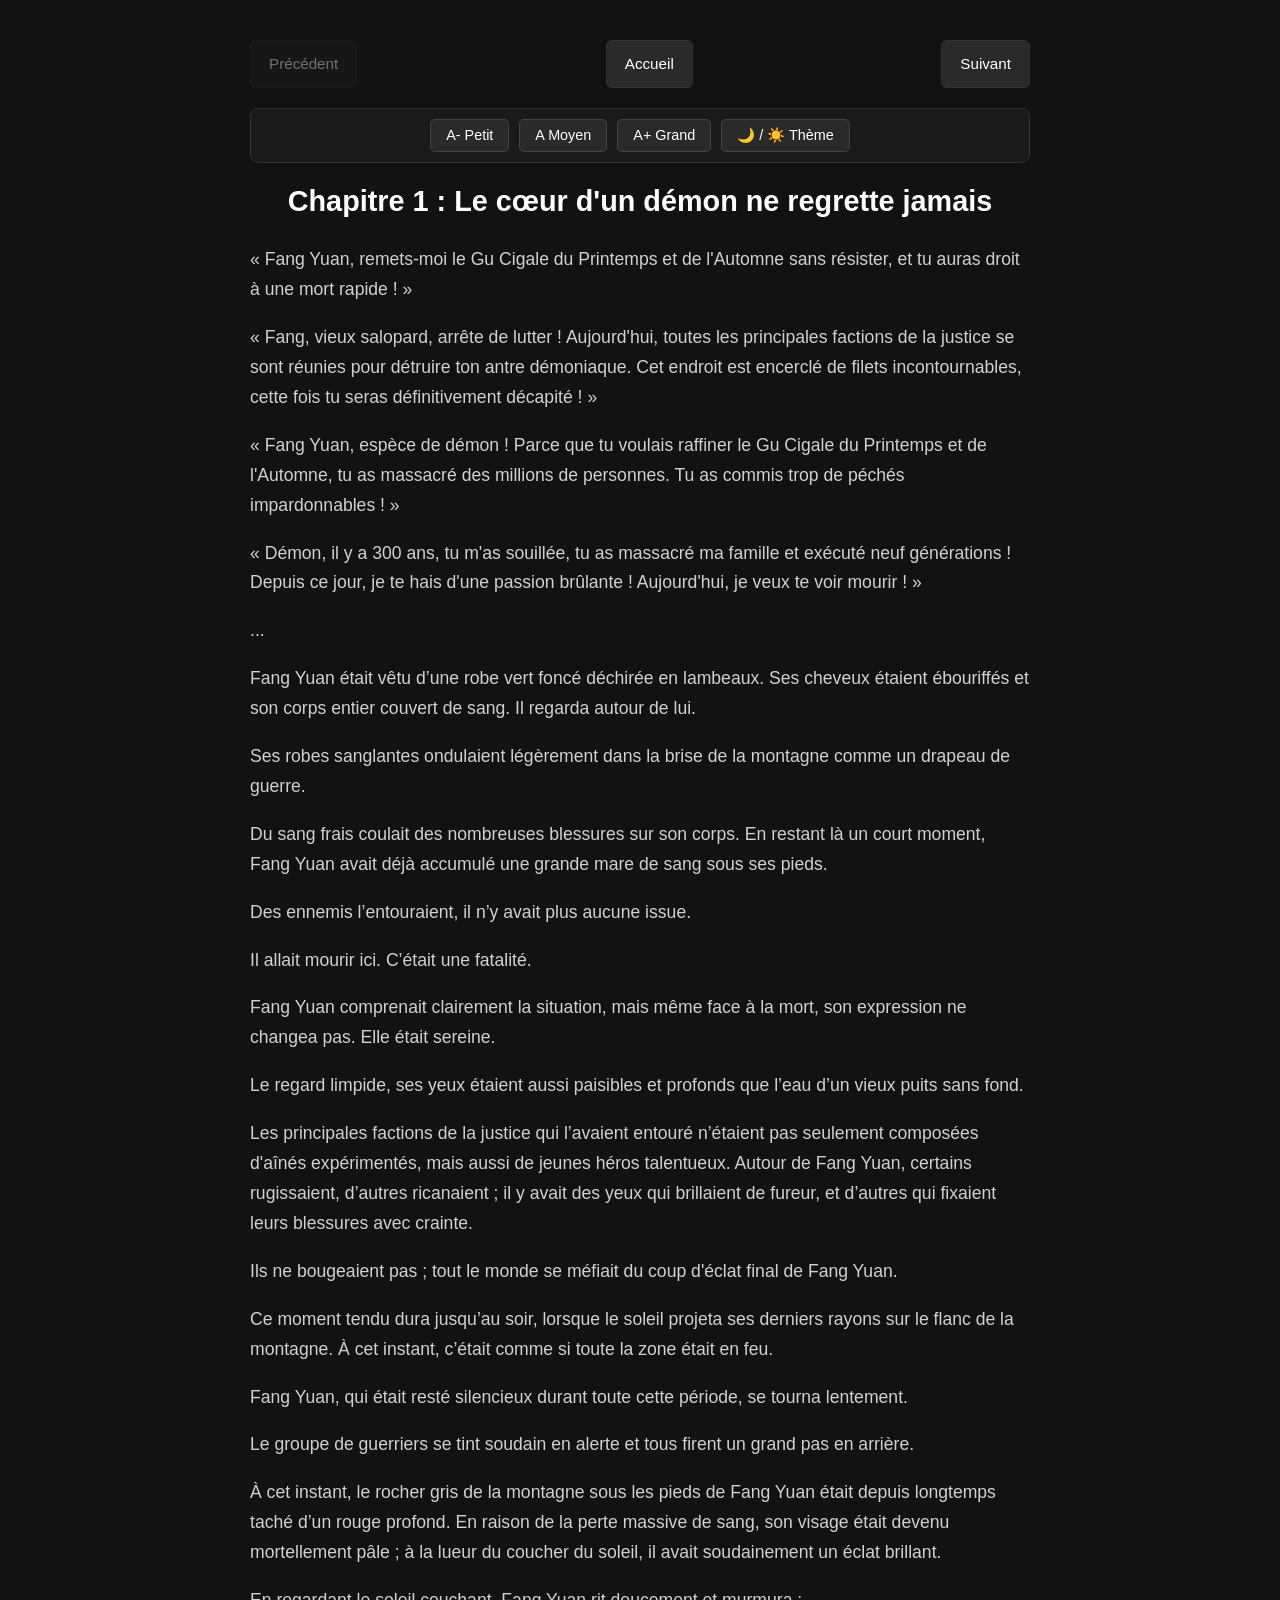
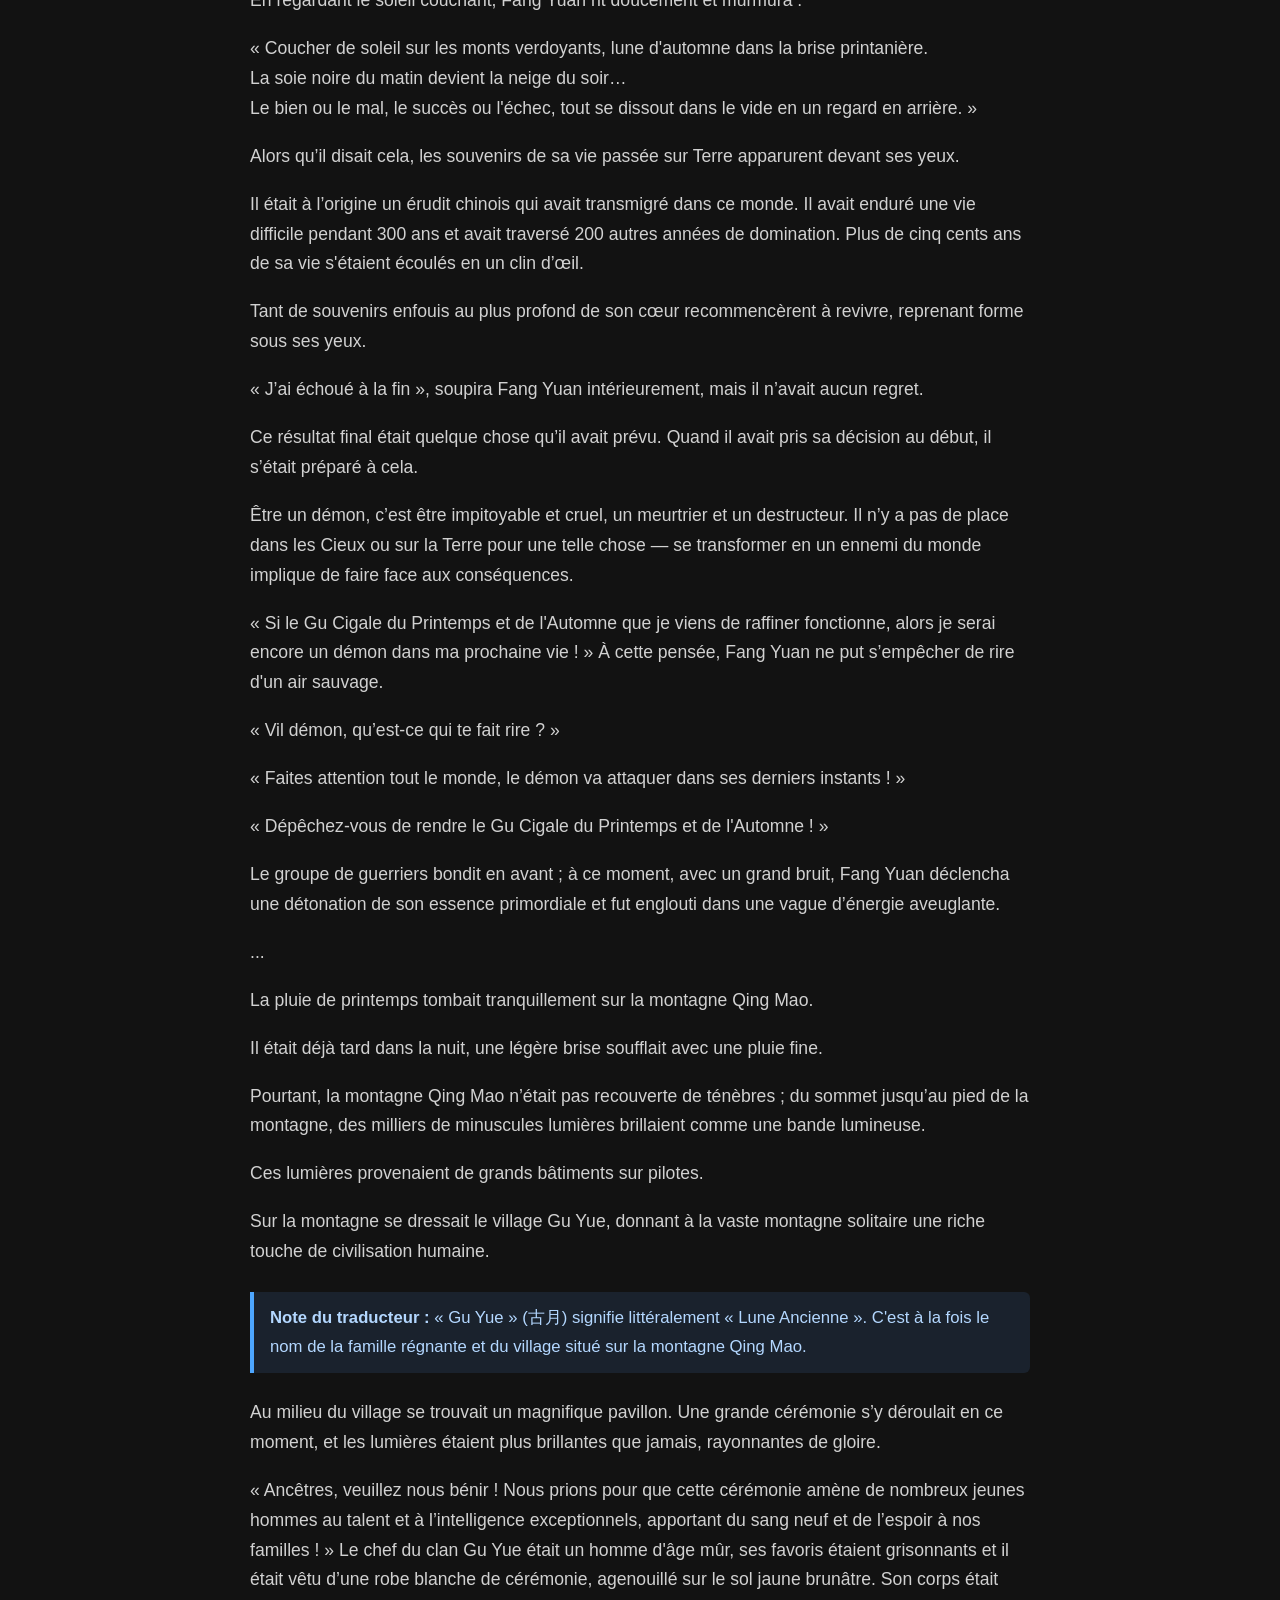
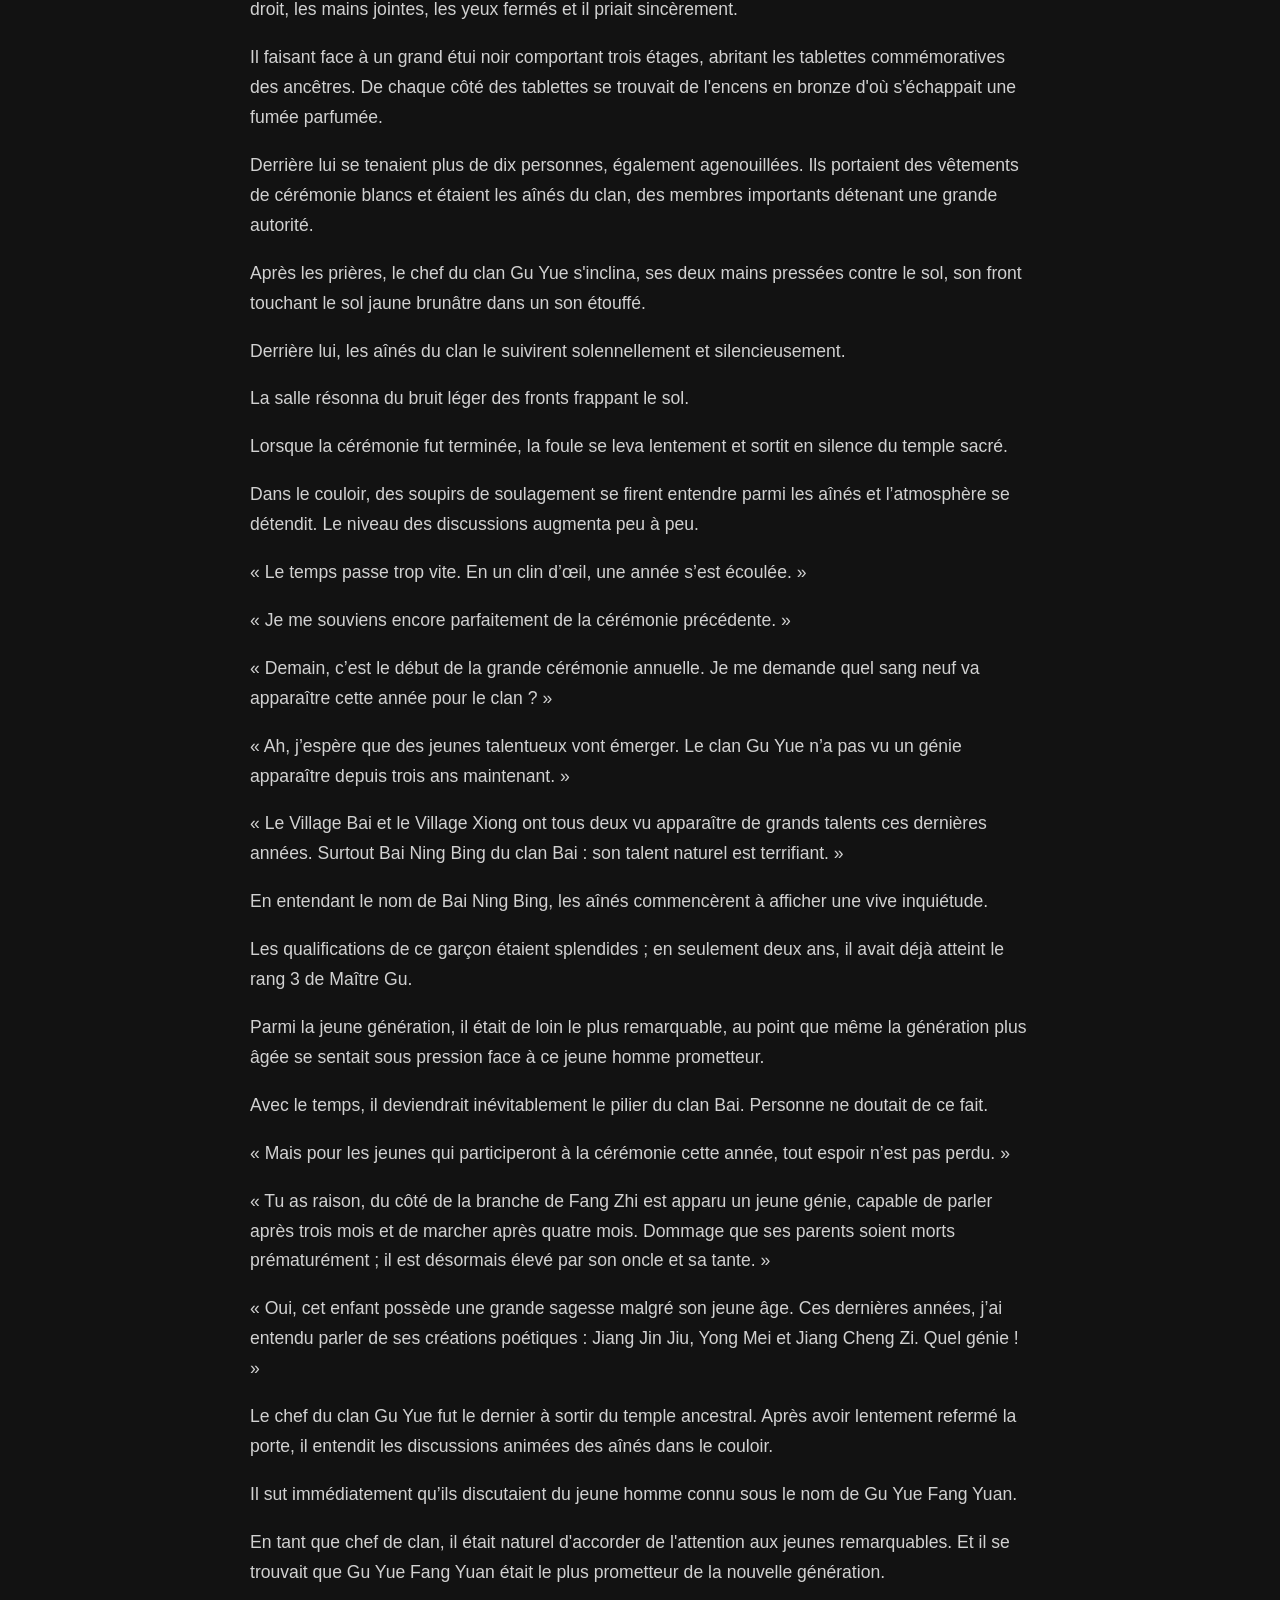
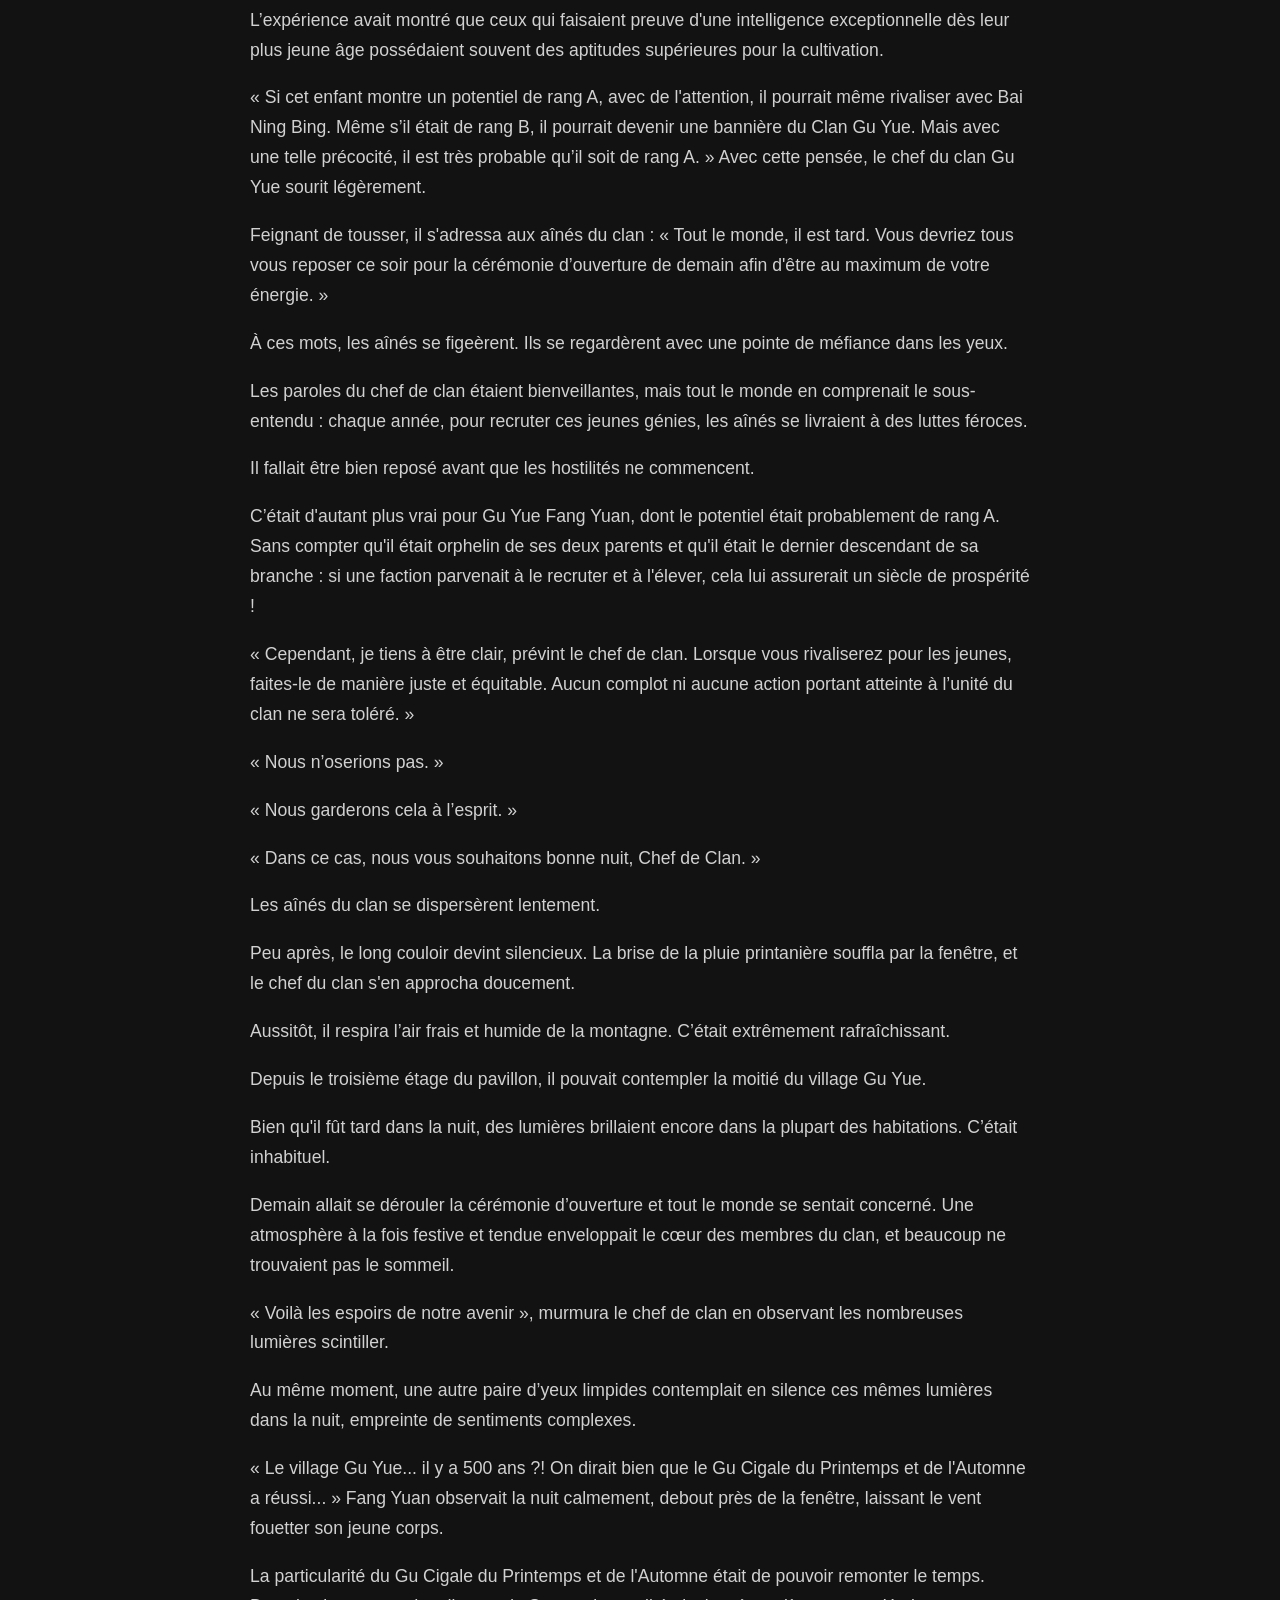
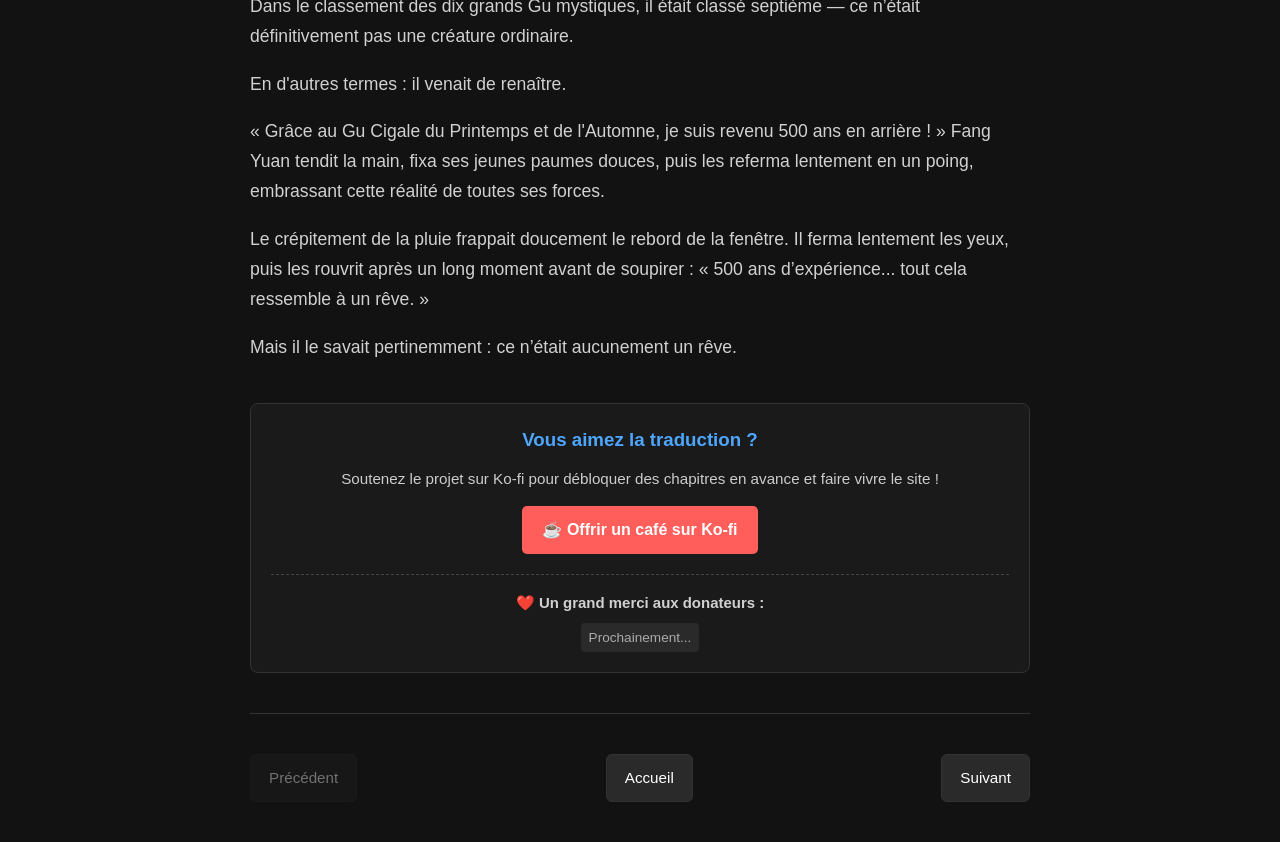
==== commit f53cab68: "Add files via upload" ====
--- a/chapitre-1.html
+++ b/chapitre-1.html
@@ -18,6 +18,14 @@
         </header>
 
         <main>
+            <!-- Barre d'outils de lecture -->
+            <div class="reader-controls" style="display: flex; justify-content: center; gap: 10px; margin: 20px 0; padding: 10px; background: #1a1a1a; border-radius: 8px; border: 1px solid #333;">
+                <button class="btn-control" onclick="changeFontSize('small')">A- Petit</button>
+                <button class="btn-control" onclick="changeFontSize('medium')">A Moyen</button>
+                <button class="btn-control" onclick="changeFontSize('large')">A+ Grand</button>
+                <button class="btn-control" onclick="toggleTheme()">🌙 / ☀️ Thème</button>
+            </div>
+
             <article class="chapitre-content">
                 <h1>Chapitre 1 : Le cœur d'un démon ne regrette jamais</h1>
 
@@ -115,7 +123,7 @@
                 <p>Le crépitement de la pluie frappait doucement le rebord de la fenêtre. Il ferma lentement les yeux, puis les rouvrit après un long moment avant de soupirer : « 500 ans d’expérience... tout cela ressemble à un rêve. »</p>
                 <p>Mais il le savait pertinemment : ce n’était aucunement un rêve.</p>
 
-                <!-- Bloc Soutien & Donateurs -->
+                <!-- Bloc Soutien -->
                 <div class="support-section" style="background: #1a1a1a; border: 1px solid #333; padding: 20px; border-radius: 8px; margin: 40px 0; text-align: center;">
                     <h3 style="color: #4da6ff; margin-bottom: 10px;">Vous aimez la traduction ?</h3>
                     <p style="font-size: 0.95em; color: #ccc; margin-bottom: 15px;">Soutenez le projet sur Ko-fi pour débloquer des chapitres en avance et faire vivre le site !</p>
@@ -153,5 +161,30 @@
         </footer>
     </div>
 
+    <!-- Script de personnalisation de la lecture -->
+    <script>
+        function changeFontSize(size) {
+            const content = document.querySelector('.chapitre-content');
+            content.classList.remove('text-small', 'text-medium', 'text-large');
+            content.classList.add('text-' + size);
+            localStorage.setItem('preferred-font-size', size);
+        }
+
+        function toggleTheme() {
+            document.body.classList.toggle('light-mode');
+            const isLight = document.body.classList.contains('light-mode');
+            localStorage.setItem('preferred-theme', isLight ? 'light' : 'dark');
+        }
+
+        window.addEventListener('DOMContentLoaded', () => {
+            const savedSize = localStorage.getItem('preferred-font-size') || 'medium';
+            const savedTheme = localStorage.getItem('preferred-theme');
+            
+            changeFontSize(savedSize);
+            if (savedTheme === 'light') {
+                document.body.classList.add('light-mode');
+            }
+        });
+    </script>
 </body>
 </html>
--- a/style.css
+++ b/style.css
@@ -1,223 +1,239 @@
-/* --- RESET & VARIABLES --- */
+/* ==========================================================================
+   1. STYLES GÉNÉRAUX & RÉGLAGES DE BASE
+   ========================================================================== */
 * {
     box-sizing: border-box;
     margin: 0;
     padding: 0;
 }
 
-:root {
-    --bg-main: #0f1015;
-    --bg-card: #181920;
-    --bg-hover: #222430;
-    --primary: #8a2be2;
-    --primary-hover: #a042f8;
-    --text-main: #e2e4ed;
-    --text-muted: #9a9daf;
-    --border: #2a2c3a;
-}
-
 body {
-    font-family: 'Inter', -apple-system, BlinkMacSystemFont, 'Segoe UI', Roboto, sans-serif;
-    background-color: var(--bg-main);
-    color: var(--text-main);
-    line-height: 1.6;
-    padding: 20px;
+    background-color: #121212;
+    color: #e0e0e0;
+    font-family: -apple-system, BlinkMacSystemFont, "Segoe UI", Roboto, Helvetica, Arial, sans-serif;
+    line-height: 1.7;
+    padding: 20px 10px;
+    transition: background-color 0.3s ease, color 0.3s ease;
 }
 
 .container {
-    max-width: 900px;
+    max-width: 800px;
     margin: 0 auto;
-}
-
-/* --- HEADER --- */
-header {
-    text-align: center;
-    padding: 30px 0 20px;
-    border-bottom: 1px solid var(--border);
-    margin-bottom: 30px;
-}
-
-header h1 {
-    font-size: 2.4rem;
-    font-weight: 800;
-    background: linear-gradient(135deg, #a042f8, #c77dff);
-    -webkit-background-clip: text;
-    -webkit-text-fill-color: transparent;
-    margin-bottom: 6px;
-}
-
-header p {
-    color: var(--text-muted);
-    font-size: 0.95rem;
-}
-
-/* --- BANNIÈRE & SYNOPSIS --- */
-.novel-header-card {
-    display: flex;
-    gap: 25px;
-    background-color: var(--bg-card);
-    padding: 25px;
-    border-radius: 12px;
-    border: 1px solid var(--border);
-    margin-bottom: 35px;
-}
-
-.cover-image {
-    width: 160px;
-    height: 230px;
-    object-fit: cover;
-    border-radius: 8px;
-    box-shadow: 0 6px 18px rgba(0,0,0,0.5);
-    flex-shrink: 0;
-}
-
-.synopsis-content h2 {
-    font-size: 1.4rem;
-    color: #fff;
-    margin-bottom: 10px;
-}
-
-.tags {
-    display: flex;
-    gap: 8px;
-    margin-bottom: 15px;
-}
-
-.badge {
-    background-color: rgba(138, 43, 226, 0.2);
-    color: var(--primary-hover);
-    border: 1px solid rgba(138, 43, 226, 0.4);
-    padding: 3px 10px;
-    border-radius: 20px;
-    font-size: 0.8rem;
-    font-weight: 600;
-}
-
-.synopsis-content p {
-    color: var(--text-muted);
-    font-size: 0.95rem;
-    margin-bottom: 10px;
-}
-
-/* --- LISTE DES CHAPITRES --- */
-.chapters-section h2 {
-    font-size: 1.3rem;
-    margin-bottom: 18px;
-    display: flex;
-    align-items: center;
-    gap: 10px;
-}
-
-.chapters-grid {
-    display: flex;
-    flex-direction: column;
-    gap: 10px;
-}
-
-.chapter-card {
+    padding: 0 10px;
+}
+
+/* ==========================================================================
+   2. NAVIGATION (HAUT & BAS DE PAGE)
+   ========================================================================== */
+.nav-top, .nav-bottom {
     display: flex;
     justify-content: space-between;
     align-items: center;
-    background-color: var(--bg-card);
-    padding: 16px 20px;
-    border-radius: 8px;
-    border: 1px solid var(--border);
+    margin: 20px 0;
+}
+
+.btn-nav {
+    display: inline-block;
+    background-color: #2a2a2a;
+    color: #ffffff;
     text-decoration: none;
-    color: var(--text-main);
-    transition: all 0.2s ease;
-}
-
-.chapter-card:hover {
-    background-color: var(--bg-hover);
-    border-color: var(--primary);
-    transform: translateX(4px);
-}
-
-.chapter-title {
-    font-weight: 600;
-    font-size: 0.98rem;
-}
-
-.chapter-card:hover .chapter-title {
-    color: var(--primary-hover);
-}
-
-.read-btn {
-    font-size: 0.85rem;
-    color: var(--text-muted);
-    background-color: #222430;
-    padding: 6px 14px;
+    padding: 10px 18px;
     border-radius: 6px;
+    border: 1px solid #333333;
     font-weight: 500;
-}
-
-.chapter-card:hover .read-btn {
-    background-color: var(--primary);
-    color: #fff;
-}
-
-/* --- NAVIGATION INTERNE (DANS LES CHAPITRES) --- */
-.nav-top, .nav-bottom {
-    display: flex;
-    justify-content: center;
-    gap: 12px;
-    margin: 25px 0;
-}
-
-.btn-nav {
-    padding: 8px 18px;
-    background-color: var(--bg-card);
-    color: var(--text-main);
-    text-decoration: none;
-    border-radius: 6px;
-    border: 1px solid var(--border);
-    font-size: 0.9rem;
-    font-weight: 500;
-    transition: 0.2s;
+    font-size: 0.95em;
+    transition: background-color 0.2s ease, border-color 0.2s ease;
 }
 
 .btn-nav:hover {
-    background-color: var(--primary);
-    border-color: var(--primary);
-    color: #fff;
-}
-
-.chapitre-content {
-    background-color: var(--bg-card);
-    padding: 35px;
-    border-radius: 12px;
-    border: 1px solid var(--border);
-}
-
-.chapitre-content h1 {
-    font-size: 1.6rem;
-    margin-bottom: 25px;
-    padding-bottom: 12px;
-    border-bottom: 1px solid var(--border);
-}
-
-.chapitre-content p {
-    margin-bottom: 18px;
-    font-size: 1.05rem;
-    color: #d1d1d6;
-}
-
-/* Responsive pour téléphone */
-@media (max-width: 600px) {
-    .novel-header-card {
-        flex-direction: column;
-        align-items: center;
-        text-align: center;
-    }
-    
-    .tags {
-        justify-content: center;
-    }
-}
-/* Style pour le bouton désactivé (sur le Chapitre 1) */
+    background-color: #333333;
+    border-color: #4da6ff;
+}
+
 .btn-nav.disabled {
     opacity: 0.4;
     cursor: not-allowed;
     pointer-events: none;
-    border-color: transparent;
+    background-color: #1f1f1f;
+    border-color: #2a2a2a;
+}
+
+/* ==========================================================================
+   3. BARRE D'OUTILS DE LECTURE (GRAND/PETIT & THÈME)
+   ========================================================================== */
+.reader-controls {
+    display: flex;
+    justify-content: center;
+    gap: 10px;
+    margin: 25px 0;
+    padding: 12px;
+    background: #1a1a1a;
+    border-radius: 8px;
+    border: 1px solid #333333;
+    flex-wrap: wrap;
+}
+
+.btn-control {
+    background: #2a2a2a;
+    color: #ffffff;
+    border: 1px solid #444444;
+    padding: 7px 15px;
+    border-radius: 5px;
+    cursor: pointer;
+    font-size: 0.9em;
+    font-weight: 500;
+    transition: all 0.2s ease;
+}
+
+.btn-control:hover {
+    background: #333333;
+    border-color: #4da6ff;
+    color: #4da6ff;
+}
+
+/* ==========================================================================
+   4. CONTENU DU CHAPITRE ET GESTION DES TAILLES DE TEXTE
+   ========================================================================== */
+.chapitre-content h1 {
+    font-size: 1.8em;
+    color: #ffffff;
+    margin-bottom: 25px;
+    text-align: center;
+    line-height: 1.3;
+}
+
+.chapitre-content p {
+    margin-bottom: 18px;
+    color: #d1d1d1;
+}
+
+/* Tailles de texte dynamiques */
+.chapitre-content.text-small p { 
+    font-size: 0.95em; 
+    line-height: 1.6; 
+}
+
+.chapitre-content.text-medium p { 
+    font-size: 1.1em; 
+    line-height: 1.7; 
+}
+
+.chapitre-content.text-large p { 
+    font-size: 1.3em; 
+    line-height: 1.8; 
+}
+
+/* Note du traducteur */
+.note-traducteur {
+    background-color: #1a222d;
+    border-left: 4px solid #4da6ff;
+    padding: 12px 16px;
+    margin: 25px 0;
+    border-radius: 0 6px 6px 0;
+    font-size: 0.95em;
+}
+
+.note-traducteur p {
+    margin-bottom: 0;
+    color: #b3d7ff;
+}
+
+/* ==========================================================================
+   5. MODE CLAIR (LIGHT MODE)
+   ========================================================================== */
+body.light-mode {
+    background-color: #f5f5f7 !important;
+    color: #1d1d1f !important;
+}
+
+body.light-mode .chapitre-content h1 {
+    color: #111111 !important;
+}
+
+body.light-mode .chapitre-content p {
+    color: #222222 !important;
+}
+
+body.light-mode .btn-nav {
+    background-color: #ffffff !important;
+    color: #1d1d1f !important;
+    border-color: #d1d1d6 !important;
+}
+
+body.light-mode .btn-nav:hover {
+    background-color: #e5e5ea !important;
+    border-color: #007aff !important;
+}
+
+body.light-mode .reader-controls,
+body.light-mode .support-section {
+    background: #e8e8ed !important;
+    border-color: #d1d1d6 !important;
+}
+
+body.light-mode .btn-control {
+    background: #ffffff !important;
+    color: #1d1d1f !important;
+    border-color: #c7c7cc !important;
+}
+
+body.light-mode .btn-control:hover {
+    background: #f0f0f5 !important;
+    border-color: #007aff !important;
+    color: #007aff !important;
+}
+
+body.light-mode .note-traducteur {
+    background-color: #eef6ff !important;
+    border-left-color: #007aff !important;
+}
+
+body.light-mode .note-traducteur p {
+    color: #004085 !important;
+}
+
+/* ==========================================================================
+   6. SECTION DE SOUTIEN (KO-FI)
+   ========================================================================== */
+.support-section {
+    background: #1a1a1a;
+    border: 1px solid #333333;
+    padding: 20px;
+    border-radius: 8px;
+    margin: 40px 0;
+    text-align: center;
+}
+
+.btn-kofi {
+    display: inline-block;
+    background: #ff5e5b;
+    color: #ffffff;
+    padding: 10px 20px;
+    border-radius: 6px;
+    text-decoration: none;
+    font-weight: bold;
+    transition: background 0.2s ease;
+}
+
+.btn-kofi:hover {
+    background: #e04b49;
+}
+
+/* ==========================================================================
+   7. PERSONNALISATION DU MODULE CUSDIS (COMMENTAIRES)
+   ========================================================================== */
+#cusdis_thread iframe {
+    width: 100% !important;
+    min-height: 420px;
+    border: none !important;
+}
+
+/* Forcer les couleurs des éléments si Cusdis est injecté hors iframe */
+#cusdis_thread {
+    color: #ffffff !important;
+    margin-top: 20px;
+}
+
+body.light-mode #cusdis_thread {
+    color: #1d1d1f !important;
 }
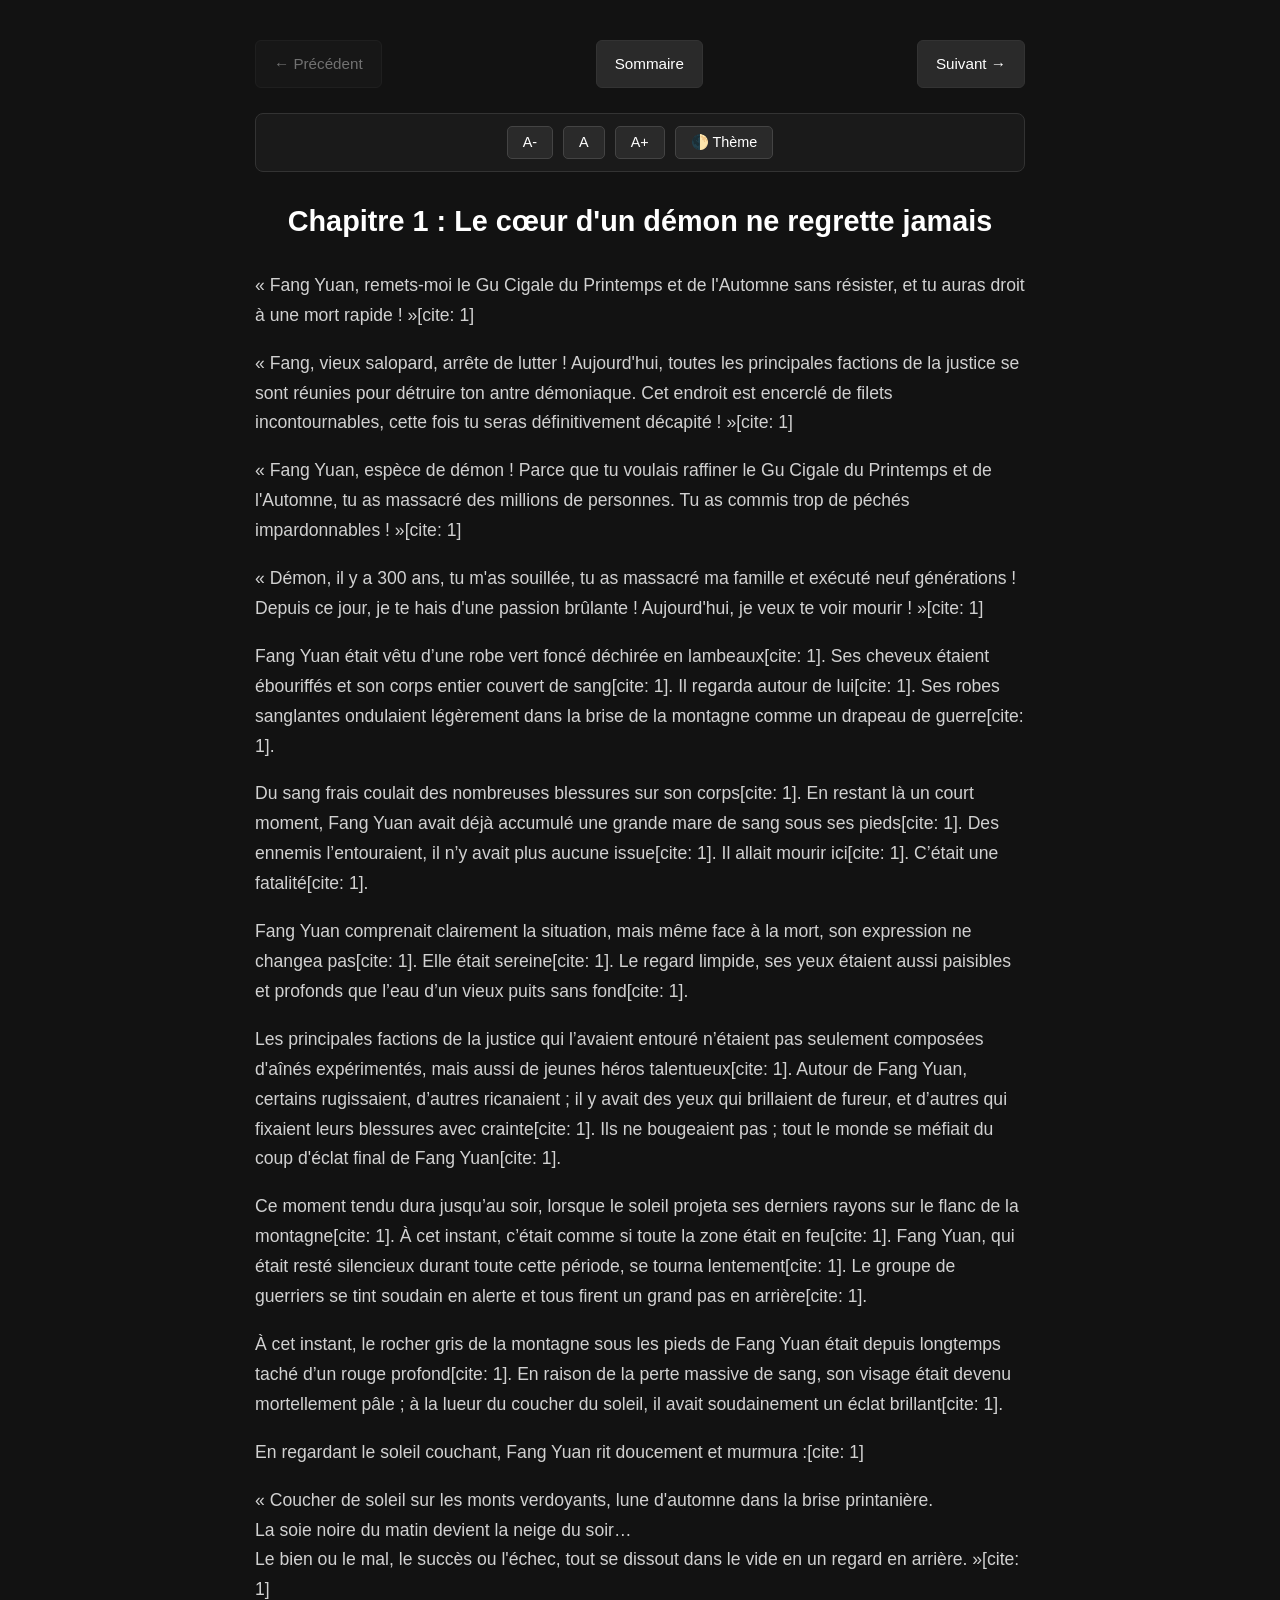
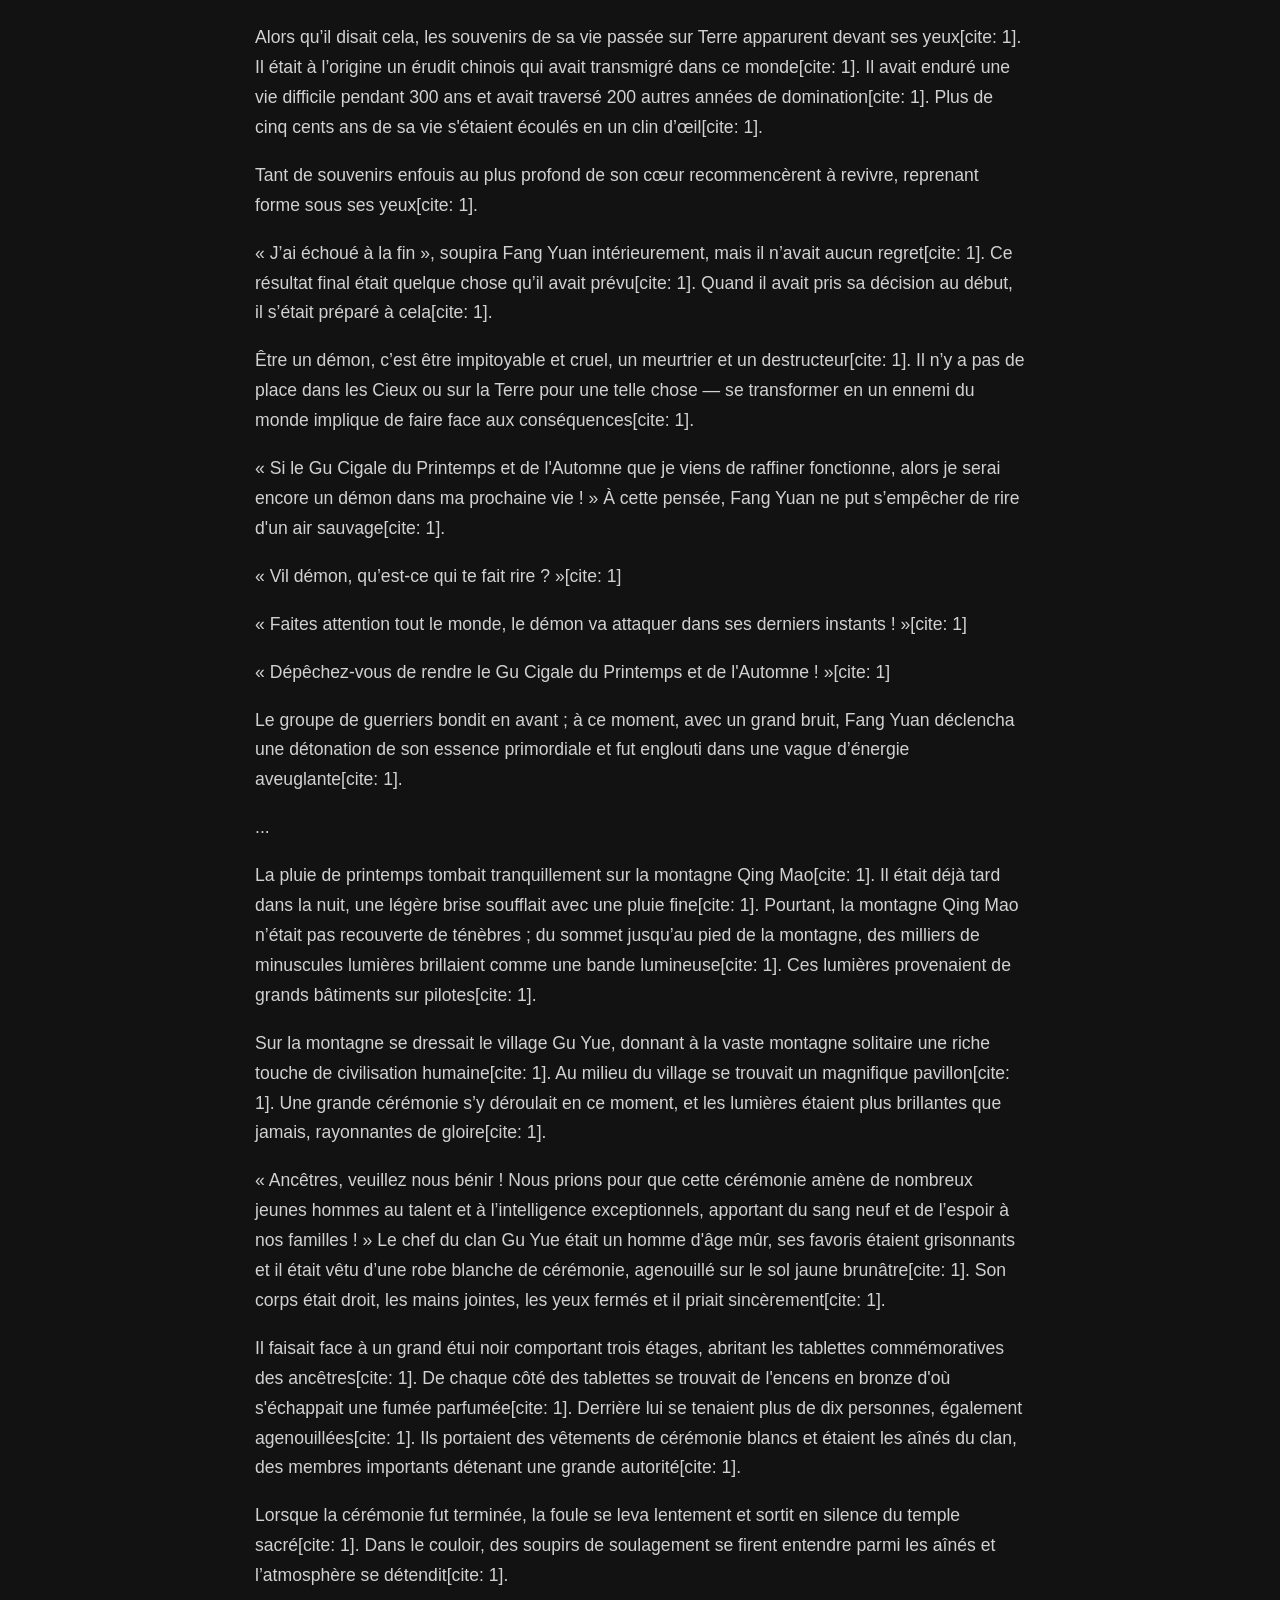
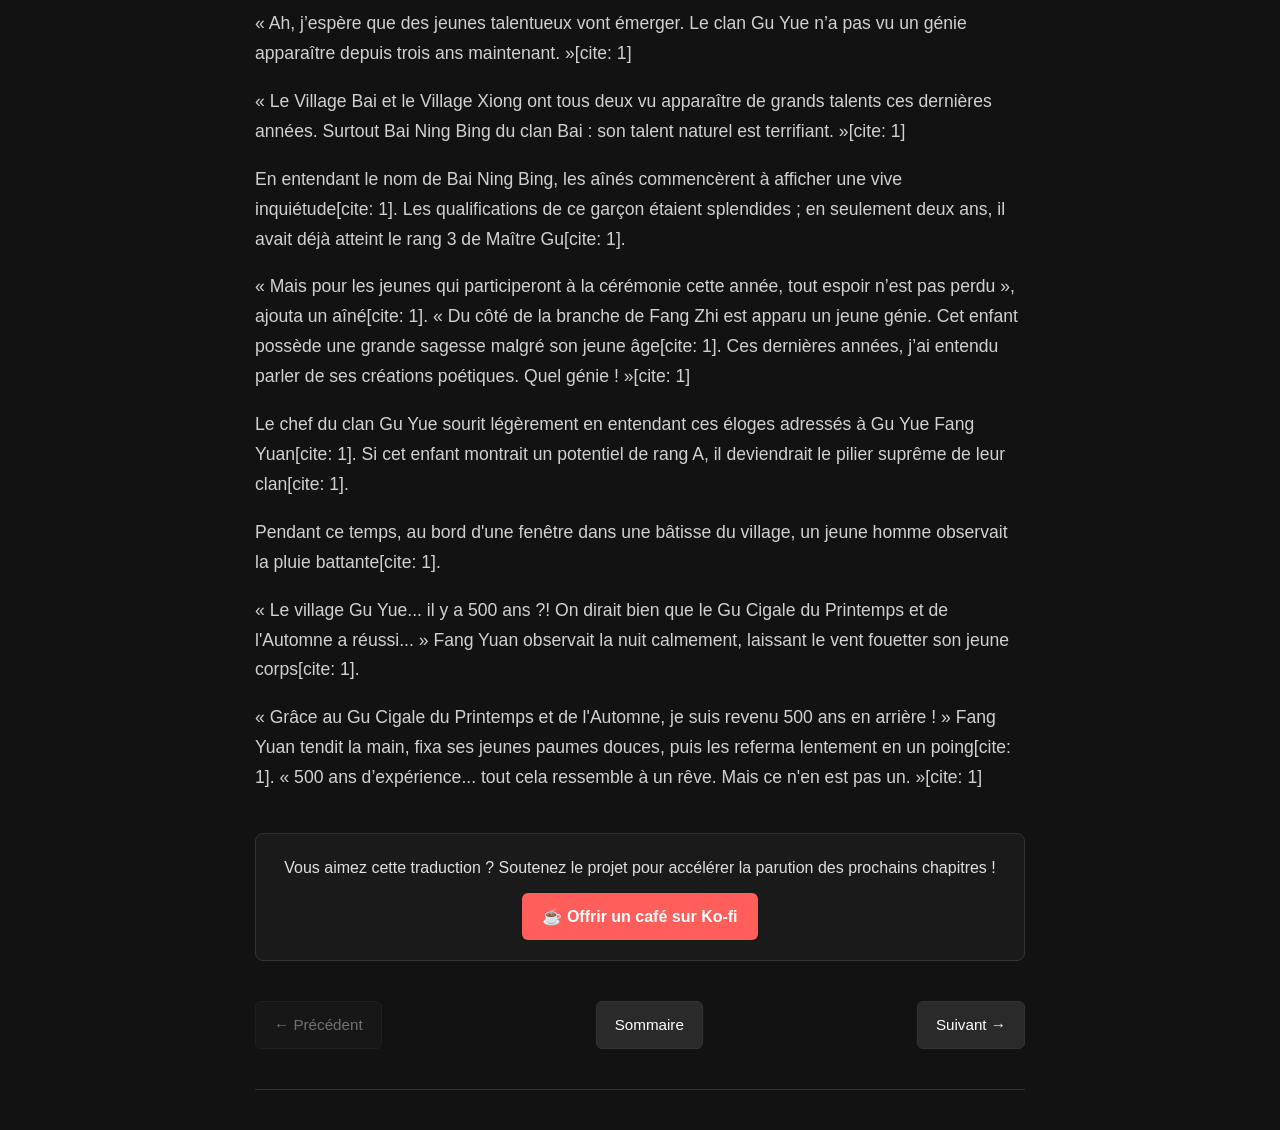
==== commit 905c2bbf: "Add files via upload" ====
--- a/chapitre-1.html
+++ b/chapitre-1.html
@@ -9,182 +9,128 @@
 <body>
 
     <div class="container">
+        <!-- En-tête / Navigation haut -->
         <header>
             <nav class="nav-top">
-                <span class="btn-nav disabled">Précédent</span>
-                <a href="index.html" class="btn-nav">Accueil</a>
-                <a href="chapitre-2.html" class="btn-nav">Suivant</a>
+                <span class="btn-nav disabled">← Précédent</span>
+                <a href="index.html" class="btn-nav">Sommaire</a>
+                <a href="chapitre-2.html" class="btn-nav">Suivant →</a>
             </nav>
         </header>
 
         <main>
             <!-- Barre d'outils de lecture -->
-            <div class="reader-controls" style="display: flex; justify-content: center; gap: 10px; margin: 20px 0; padding: 10px; background: #1a1a1a; border-radius: 8px; border: 1px solid #333;">
-                <button class="btn-control" onclick="changeFontSize('small')">A- Petit</button>
-                <button class="btn-control" onclick="changeFontSize('medium')">A Moyen</button>
-                <button class="btn-control" onclick="changeFontSize('large')">A+ Grand</button>
-                <button class="btn-control" onclick="toggleTheme()">🌙 / ☀️ Thème</button>
+            <div class="reader-controls">
+                <button class="btn-control" onclick="changeFontSize('small')">A-</button>
+                <button class="btn-control" onclick="changeFontSize('medium')">A</button>
+                <button class="btn-control" onclick="changeFontSize('large')">A+</button>
+                <button class="btn-control" onclick="toggleTheme()">🌓 Thème</button>
             </div>
 
-            <article class="chapitre-content">
+            <!-- Contenu du Chapitre -->
+            <article class="chapitre-content text-medium" id="chapitre-text">
                 <h1>Chapitre 1 : Le cœur d'un démon ne regrette jamais</h1>
 
-                <p>« Fang Yuan, remets-moi le Gu Cigale du Printemps et de l'Automne sans résister, et tu auras droit à une mort rapide ! »</p>
-                <p>« Fang, vieux salopard, arrête de lutter ! Aujourd'hui, toutes les principales factions de la justice se sont réunies pour détruire ton antre démoniaque. Cet endroit est encerclé de filets incontournables, cette fois tu seras définitivement décapité ! »</p>
-                <p>« Fang Yuan, espèce de démon ! Parce que tu voulais raffiner le Gu Cigale du Printemps et de l'Automne, tu as massacré des millions de personnes. Tu as commis trop de péchés impardonnables ! »</p>
-                <p>« Démon, il y a 300 ans, tu m'as souillée, tu as massacré ma famille et exécuté neuf générations ! Depuis ce jour, je te hais d'une passion brûlante ! Aujourd'hui, je veux te voir mourir ! »</p>
-                <p>...</p>
-                <p>Fang Yuan était vêtu d’une robe vert foncé déchirée en lambeaux. Ses cheveux étaient ébouriffés et son corps entier couvert de sang. Il regarda autour de lui.</p>
-                <p>Ses robes sanglantes ondulaient légèrement dans la brise de la montagne comme un drapeau de guerre.</p>
-                <p>Du sang frais coulait des nombreuses blessures sur son corps. En restant là un court moment, Fang Yuan avait déjà accumulé une grande mare de sang sous ses pieds.</p>
-                <p>Des ennemis l’entouraient, il n’y avait plus aucune issue.</p>
-                <p>Il allait mourir ici. C’était une fatalité.</p>
-                <p>Fang Yuan comprenait clairement la situation, mais même face à la mort, son expression ne changea pas. Elle était sereine.</p>
-                <p>Le regard limpide, ses yeux étaient aussi paisibles et profonds que l’eau d’un vieux puits sans fond.</p>
-                <p>Les principales factions de la justice qui l’avaient entouré n’étaient pas seulement composées d'aînés expérimentés, mais aussi de jeunes héros talentueux. Autour de Fang Yuan, certains rugissaient, d’autres ricanaient ; il y avait des yeux qui brillaient de fureur, et d’autres qui fixaient leurs blessures avec crainte.</p>
-                <p>Ils ne bougeaient pas ; tout le monde se méfiait du coup d'éclat final de Fang Yuan.</p>
-                <p>Ce moment tendu dura jusqu’au soir, lorsque le soleil projeta ses derniers rayons sur le flanc de la montagne. À cet instant, c’était comme si toute la zone était en feu.</p>
-                <p>Fang Yuan, qui était resté silencieux durant toute cette période, se tourna lentement.</p>
-                <p>Le groupe de guerriers se tint soudain en alerte et tous firent un grand pas en arrière.</p>
-                <p>À cet instant, le rocher gris de la montagne sous les pieds de Fang Yuan était depuis longtemps taché d’un rouge profond. En raison de la perte massive de sang, son visage était devenu mortellement pâle ; à la lueur du coucher du soleil, il avait soudainement un éclat brillant.</p>
-                <p>En regardant le soleil couchant, Fang Yuan rit doucement et murmura :</p>
+                <p>« Fang Yuan, remets-moi le Gu Cigale du Printemps et de l'Automne sans résister, et tu auras droit à une mort rapide ! »[cite: 1]</p>
+                <p>« Fang, vieux salopard, arrête de lutter ! Aujourd'hui, toutes les principales factions de la justice se sont réunies pour détruire ton antre démoniaque. Cet endroit est encerclé de filets incontournables, cette fois tu seras définitivement décapité ! »[cite: 1]</p>
+                <p>« Fang Yuan, espèce de démon ! Parce que tu voulais raffiner le Gu Cigale du Printemps et de l'Automne, tu as massacré des millions de personnes. Tu as commis trop de péchés impardonnables ! »[cite: 1]</p>
+                <p>« Démon, il y a 300 ans, tu m'as souillée, tu as massacré ma famille et exécuté neuf générations ! Depuis ce jour, je te hais d'une passion brûlante ! Aujourd'hui, je veux te voir mourir ! »[cite: 1]</p>
+
+                <p>Fang Yuan était vêtu d’une robe vert foncé déchirée en lambeaux[cite: 1]. Ses cheveux étaient ébouriffés et son corps entier couvert de sang[cite: 1]. Il regarda autour de lui[cite: 1]. Ses robes sanglantes ondulaient légèrement dans la brise de la montagne comme un drapeau de guerre[cite: 1].</p>
+
+                <p>Du sang frais coulait des nombreuses blessures sur son corps[cite: 1]. En restant là un court moment, Fang Yuan avait déjà accumulé une grande mare de sang sous ses pieds[cite: 1]. Des ennemis l’entouraient, il n’y avait plus aucune issue[cite: 1]. Il allait mourir ici[cite: 1]. C’était une fatalité[cite: 1].</p>
+
+                <p>Fang Yuan comprenait clairement la situation, mais même face à la mort, son expression ne changea pas[cite: 1]. Elle était sereine[cite: 1]. Le regard limpide, ses yeux étaient aussi paisibles et profonds que l’eau d’un vieux puits sans fond[cite: 1].</p>
+
+                <p>Les principales factions de la justice qui l’avaient entouré n’étaient pas seulement composées d'aînés expérimentés, mais aussi de jeunes héros talentueux[cite: 1]. Autour de Fang Yuan, certains rugissaient, d’autres ricanaient ; il y avait des yeux qui brillaient de fureur, et d’autres qui fixaient leurs blessures avec crainte[cite: 1]. Ils ne bougeaient pas ; tout le monde se méfiait du coup d'éclat final de Fang Yuan[cite: 1].</p>
+
+                <p>Ce moment tendu dura jusqu’au soir, lorsque le soleil projeta ses derniers rayons sur le flanc de la montagne[cite: 1]. À cet instant, c’était comme si toute la zone était en feu[cite: 1]. Fang Yuan, qui était resté silencieux durant toute cette période, se tourna lentement[cite: 1]. Le groupe de guerriers se tint soudain en alerte et tous firent un grand pas en arrière[cite: 1].</p>
+
+                <p>À cet instant, le rocher gris de la montagne sous les pieds de Fang Yuan était depuis longtemps taché d’un rouge profond[cite: 1]. En raison de la perte massive de sang, son visage était devenu mortellement pâle ; à la lueur du coucher du soleil, il avait soudainement un éclat brillant[cite: 1].</p>
+
+                <p>En regardant le soleil couchant, Fang Yuan rit doucement et murmura :[cite: 1]</p>
                 <p>« Coucher de soleil sur les monts verdoyants, lune d'automne dans la brise printanière.<br>
                 La soie noire du matin devient la neige du soir…<br>
-                Le bien ou le mal, le succès ou l'échec, tout se dissout dans le vide en un regard en arrière. »</p>
-                <p>Alors qu’il disait cela, les souvenirs de sa vie passée sur Terre apparurent devant ses yeux.</p>
-                <p>Il était à l’origine un érudit chinois qui avait transmigré dans ce monde. Il avait enduré une vie difficile pendant 300 ans et avait traversé 200 autres années de domination. Plus de cinq cents ans de sa vie s'étaient écoulés en un clin d’œil.</p>
-                <p>Tant de souvenirs enfouis au plus profond de son cœur recommencèrent à revivre, reprenant forme sous ses yeux.</p>
-                <p>« J’ai échoué à la fin », soupira Fang Yuan intérieurement, mais il n’avait aucun regret.</p>
-                <p>Ce résultat final était quelque chose qu’il avait prévu. Quand il avait pris sa décision au début, il s’était préparé à cela.</p>
-                <p>Être un démon, c’est être impitoyable et cruel, un meurtrier et un destructeur. Il n’y a pas de place dans les Cieux ou sur la Terre pour une telle chose — se transformer en un ennemi du monde implique de faire face aux conséquences.</p>
-                <p>« Si le Gu Cigale du Printemps et de l'Automne que je viens de raffiner fonctionne, alors je serai encore un démon dans ma prochaine vie ! » À cette pensée, Fang Yuan ne put s’empêcher de rire d'un air sauvage.</p>
-                <p>« Vil démon, qu’est-ce qui te fait rire ? »</p>
-                <p>« Faites attention tout le monde, le démon va attaquer dans ses derniers instants ! »</p>
-                <p>« Dépêchez-vous de rendre le Gu Cigale du Printemps et de l'Automne ! »</p>
-                <p>Le groupe de guerriers bondit en avant ; à ce moment, avec un grand bruit, Fang Yuan déclencha une détonation de son essence primordiale et fut englouti dans une vague d’énergie aveuglante.</p>
+                Le bien ou le mal, le succès ou l'échec, tout se dissout dans le vide en un regard en arrière. »[cite: 1]</p>
+
+                <p>Alors qu’il disait cela, les souvenirs de sa vie passée sur Terre apparurent devant ses yeux[cite: 1]. Il était à l’origine un érudit chinois qui avait transmigré dans ce monde[cite: 1]. Il avait enduré une vie difficile pendant 300 ans et avait traversé 200 autres années de domination[cite: 1]. Plus de cinq cents ans de sa vie s'étaient écoulés en un clin d’œil[cite: 1].</p>
+
+                <p>Tant de souvenirs enfouis au plus profond de son cœur recommencèrent à revivre, reprenant forme sous ses yeux[cite: 1].</p>
+
+                <p>« J’ai échoué à la fin », soupira Fang Yuan intérieurement, mais il n’avait aucun regret[cite: 1]. Ce résultat final était quelque chose qu’il avait prévu[cite: 1]. Quand il avait pris sa décision au début, il s’était préparé à cela[cite: 1].</p>
+
+                <p>Être un démon, c’est être impitoyable et cruel, un meurtrier et un destructeur[cite: 1]. Il n’y a pas de place dans les Cieux ou sur la Terre pour une telle chose — se transformer en un ennemi du monde implique de faire face aux conséquences[cite: 1].</p>
+
+                <p>« Si le Gu Cigale du Printemps et de l'Automne que je viens de raffiner fonctionne, alors je serai encore un démon dans ma prochaine vie ! » À cette pensée, Fang Yuan ne put s’empêcher de rire d'un air sauvage[cite: 1].</p>
+
+                <p>« Vil démon, qu’est-ce qui te fait rire ? »[cite: 1]</p>
+                <p>« Faites attention tout le monde, le démon va attaquer dans ses derniers instants ! »[cite: 1]</p>
+                <p>« Dépêchez-vous de rendre le Gu Cigale du Printemps et de l'Automne ! »[cite: 1]</p>
+
+                <p>Le groupe de guerriers bondit en avant ; à ce moment, avec un grand bruit, Fang Yuan déclencha une détonation de son essence primordiale et fut englouti dans une vague d’énergie aveuglante[cite: 1].</p>
+
                 <p>...</p>
-                <p>La pluie de printemps tombait tranquillement sur la montagne Qing Mao.</p>
-                <p>Il était déjà tard dans la nuit, une légère brise soufflait avec une pluie fine.</p>
-                <p>Pourtant, la montagne Qing Mao n’était pas recouverte de ténèbres ; du sommet jusqu’au pied de la montagne, des milliers de minuscules lumières brillaient comme une bande lumineuse.</p>
-                <p>Ces lumières provenaient de grands bâtiments sur pilotes.</p>
-                <p>Sur la montagne se dressait le village Gu Yue, donnant à la vaste montagne solitaire une riche touche de civilisation humaine.</p>
 
-                <div class="note-traducteur">
-                    <p><strong>Note du traducteur :</strong> « Gu Yue » (古月) signifie littéralement « Lune Ancienne ». C'est à la fois le nom de la famille régnante et du village situé sur la montagne Qing Mao.</p>
-                </div>
+                <p>La pluie de printemps tombait tranquillement sur la montagne Qing Mao[cite: 1]. Il était déjà tard dans la nuit, une légère brise soufflait avec une pluie fine[cite: 1]. Pourtant, la montagne Qing Mao n’était pas recouverte de ténèbres ; du sommet jusqu’au pied de la montagne, des milliers de minuscules lumières brillaient comme une bande lumineuse[cite: 1]. Ces lumières provenaient de grands bâtiments sur pilotes[cite: 1].</p>
 
-                <p>Au milieu du village se trouvait un magnifique pavillon. Une grande cérémonie s’y déroulait en ce moment, et les lumières étaient plus brillantes que jamais, rayonnantes de gloire.</p>
-                <p>« Ancêtres, veuillez nous bénir ! Nous prions pour que cette cérémonie amène de nombreux jeunes hommes au talent et à l’intelligence exceptionnels, apportant du sang neuf et de l’espoir à nos familles ! » Le chef du clan Gu Yue était un homme d'âge mûr, ses favoris étaient grisonnants et il était vêtu d’une robe blanche de cérémonie, agenouillé sur le sol jaune brunâtre. Son corps était droit, les mains jointes, les yeux fermés et il priait sincèrement.</p>
-                <p>Il faisant face à un grand étui noir comportant trois étages, abritant les tablettes commémoratives des ancêtres. De chaque côté des tablettes se trouvait de l'encens en bronze d'où s'échappait une fumée parfumée.</p>
-                <p>Derrière lui se tenaient plus de dix personnes, également agenouillées. Ils portaient des vêtements de cérémonie blancs et étaient les aînés du clan, des membres importants détenant une grande autorité.</p>
-                <p>Après les prières, le chef du clan Gu Yue s'inclina, ses deux mains pressées contre le sol, son front touchant le sol jaune brunâtre dans un son étouffé.</p>
-                <p>Derrière lui, les aînés du clan le suivirent solennellement et silencieusement.</p>
-                <p>La salle résonna du bruit léger des fronts frappant le sol.</p>
-                <p>Lorsque la cérémonie fut terminée, la foule se leva lentement et sortit en silence du temple sacré.</p>
-                <p>Dans le couloir, des soupirs de soulagement se firent entendre parmi les aînés et l’atmosphère se détendit. Le niveau des discussions augmenta peu à peu.</p>
-                <p>« Le temps passe trop vite. En un clin d’œil, une année s’est écoulée. »</p>
-                <p>« Je me souviens encore parfaitement de la cérémonie précédente. »</p>
-                <p>« Demain, c’est le début de la grande cérémonie annuelle. Je me demande quel sang neuf va apparaître cette année pour le clan ? »</p>
-                <p>« Ah, j’espère que des jeunes talentueux vont émerger. Le clan Gu Yue n’a pas vu un génie apparaître depuis trois ans maintenant. »</p>
-                <p>« Le Village Bai et le Village Xiong ont tous deux vu apparaître de grands talents ces dernières années. Surtout Bai Ning Bing du clan Bai : son talent naturel est terrifiant. »</p>
-                <p>En entendant le nom de Bai Ning Bing, les aînés commencèrent à afficher une vive inquiétude.</p>
-                <p>Les qualifications de ce garçon étaient splendides ; en seulement deux ans, il avait déjà atteint le rang 3 de Maître Gu.</p>
-                <p>Parmi la jeune génération, il était de loin le plus remarquable, au point que même la génération plus âgée se sentait sous pression face à ce jeune homme prometteur.</p>
-                <p>Avec le temps, il deviendrait inévitablement le pilier du clan Bai. Personne ne doutait de ce fait.</p>
-                <p>« Mais pour les jeunes qui participeront à la cérémonie cette année, tout espoir n’est pas perdu. »</p>
-                <p>« Tu as raison, du côté de la branche de Fang Zhi est apparu un jeune génie, capable de parler après trois mois et de marcher après quatre mois. Dommage que ses parents soient morts prématurément ; il est désormais élevé par son oncle et sa tante. »</p>
-                <p>« Oui, cet enfant possède une grande sagesse malgré son jeune âge. Ces dernières années, j’ai entendu parler de ses créations poétiques : Jiang Jin Jiu, Yong Mei et Jiang Cheng Zi. Quel génie ! »</p>
-                <p>Le chef du clan Gu Yue fut le dernier à sortir du temple ancestral. Après avoir lentement refermé la porte, il entendit les discussions animées des aînés dans le couloir.</p>
-                <p>Il sut immédiatement qu’ils discutaient du jeune homme connu sous le nom de Gu Yue Fang Yuan.</p>
-                <p>En tant que chef de clan, il était naturel d'accorder de l'attention aux jeunes remarquables. Et il se trouvait que Gu Yue Fang Yuan était le plus prometteur de la nouvelle génération.</p>
-                <p>L’expérience avait montré que ceux qui faisaient preuve d'une intelligence exceptionnelle dès leur plus jeune âge possédaient souvent des aptitudes supérieures pour la cultivation.</p>
-                <p>« Si cet enfant montre un potentiel de rang A, avec de l'attention, il pourrait même rivaliser avec Bai Ning Bing. Même s’il était de rang B, il pourrait devenir une bannière du Clan Gu Yue. Mais avec une telle précocité, il est très probable qu’il soit de rang A. » Avec cette pensée, le chef du clan Gu Yue sourit légèrement.</p>
-                <p>Feignant de tousser, il s'adressa aux aînés du clan : « Tout le monde, il est tard. Vous devriez tous vous reposer ce soir pour la cérémonie d’ouverture de demain afin d'être au maximum de votre énergie. »</p>
-                <p>À ces mots, les aînés se figeèrent. Ils se regardèrent avec une pointe de méfiance dans les yeux.</p>
-                <p>Les paroles du chef de clan étaient bienveillantes, mais tout le monde en comprenait le sous-entendu : chaque année, pour recruter ces jeunes génies, les aînés se livraient à des luttes féroces.</p>
-                <p>Il fallait être bien reposé avant que les hostilités ne commencent.</p>
-                <p>C’était d'autant plus vrai pour Gu Yue Fang Yuan, dont le potentiel était probablement de rang A. Sans compter qu'il était orphelin de ses deux parents et qu'il était le dernier descendant de sa branche : si une faction parvenait à le recruter et à l'élever, cela lui assurerait un siècle de prospérité !</p>
-                <p>« Cependant, je tiens à être clair, prévint le chef de clan. Lorsque vous rivaliserez pour les jeunes, faites-le de manière juste et équitable. Aucun complot ni aucune action portant atteinte à l’unité du clan ne sera toléré. »</p>
-                <p>« Nous n’oserions pas. »</p>
-                <p>« Nous garderons cela à l’esprit. »</p>
-                <p>« Dans ce cas, nous vous souhaitons bonne nuit, Chef de Clan. »</p>
-                <p>Les aînés du clan se dispersèrent lentement.</p>
-                <p>Peu après, le long couloir devint silencieux. La brise de la pluie printanière souffla par la fenêtre, et le chef du clan s'en approcha doucement.</p>
-                <p>Aussitôt, il respira l’air frais et humide de la montagne. C’était extrêmement rafraîchissant.</p>
-                <p>Depuis le troisième étage du pavillon, il pouvait contempler la moitié du village Gu Yue.</p>
-                <p>Bien qu'il fût tard dans la nuit, des lumières brillaient encore dans la plupart des habitations. C’était inhabituel.</p>
-                <p>Demain allait se dérouler la cérémonie d’ouverture et tout le monde se sentait concerné. Une atmosphère à la fois festive et tendue enveloppait le cœur des membres du clan, et beaucoup ne trouvaient pas le sommeil.</p>
-                <p>« Voilà les espoirs de notre avenir », murmura le chef de clan en observant les nombreuses lumières scintiller.</p>
-                <p>Au même moment, une autre paire d’yeux limpides contemplait en silence ces mêmes lumières dans la nuit, empreinte de sentiments complexes.</p>
-                <p>« Le village Gu Yue... il y a 500 ans ?! On dirait bien que le Gu Cigale du Printemps et de l'Automne a réussi... » Fang Yuan observait la nuit calmement, debout près de la fenêtre, laissant le vent fouetter son jeune corps.</p>
-                <p>La particularité du Gu Cigale du Printemps et de l'Automne était de pouvoir remonter le temps. Dans le classement des dix grands Gu mystiques, il était classé septième — ce n’était définitivement pas une créature ordinaire.</p>
-                <p>En d'autres termes : il venait de renaître.</p>
-                <p>« Grâce au Gu Cigale du Printemps et de l'Automne, je suis revenu 500 ans en arrière ! » Fang Yuan tendit la main, fixa ses jeunes paumes douces, puis les referma lentement en un poing, embrassant cette réalité de toutes ses forces.</p>
-                <p>Le crépitement de la pluie frappait doucement le rebord de la fenêtre. Il ferma lentement les yeux, puis les rouvrit après un long moment avant de soupirer : « 500 ans d’expérience... tout cela ressemble à un rêve. »</p>
-                <p>Mais il le savait pertinemment : ce n’était aucunement un rêve.</p>
+                <p>Sur la montagne se dressait le village Gu Yue, donnant à la vaste montagne solitaire une riche touche de civilisation humaine[cite: 1]. Au milieu du village se trouvait un magnifique pavillon[cite: 1]. Une grande cérémonie s’y déroulait en ce moment, et les lumières étaient plus brillantes que jamais, rayonnantes de gloire[cite: 1].</p>
 
-                <!-- Bloc Soutien -->
-                <div class="support-section" style="background: #1a1a1a; border: 1px solid #333; padding: 20px; border-radius: 8px; margin: 40px 0; text-align: center;">
-                    <h3 style="color: #4da6ff; margin-bottom: 10px;">Vous aimez la traduction ?</h3>
-                    <p style="font-size: 0.95em; color: #ccc; margin-bottom: 15px;">Soutenez le projet sur Ko-fi pour débloquer des chapitres en avance et faire vivre le site !</p>
+                <p>« Ancêtres, veuillez nous bénir ! Nous prions pour que cette cérémonie amène de nombreux jeunes hommes au talent et à l’intelligence exceptionnels, apportant du sang neuf et de l’espoir à nos familles ! » Le chef du clan Gu Yue était un homme d'âge mûr, ses favoris étaient grisonnants et il était vêtu d’une robe blanche de cérémonie, agenouillé sur le sol jaune brunâtre[cite: 1]. Son corps était droit, les mains jointes, les yeux fermés et il priait sincèrement[cite: 1].</p>
 
-                    <a href="https://ko-fi.com/TON_PSEUDO" target="_blank" class="btn-kofi" style="display: inline-block; background: #ff5e5b; color: #fff; padding: 10px 20px; border-radius: 5px; text-decoration: none; font-weight: bold;">
-                        ☕ Offrir un café sur Ko-fi
-                    </a>
+                <p>Il faisait face à un grand étui noir comportant trois étages, abritant les tablettes commémoratives des ancêtres[cite: 1]. De chaque côté des tablettes se trouvait de l'encens en bronze d'où s'échappait une fumée parfumée[cite: 1]. Derrière lui se tenaient plus de dix personnes, également agenouillées[cite: 1]. Ils portaient des vêtements de cérémonie blancs et étaient les aînés du clan, des membres importants détenant une grande autorité[cite: 1].</p>
 
-                    <div class="tippers-list" style="margin-top: 20px; border-top: 1px dashed #444; padding-top: 15px; font-size: 0.85em; color: #aaa;">
-                        <p style="margin-bottom: 8px;">❤️ <strong>Un grand merci aux donateurs :</strong></p>
-                        <span class="tipper-badge" style="background: #2a2a2a; padding: 3px 8px; border-radius: 4px; margin: 0 4px; display: inline-block;">Prochainement...</span>
-                    </div>
-                </div>
+                <p>Lorsque la cérémonie fut terminée, la foule se leva lentement et sortit en silence du temple sacré[cite: 1]. Dans le couloir, des soupirs de soulagement se firent entendre parmi les aînés et l’atmosphère se détendit[cite: 1].</p>
 
-                <!-- Section Commentaires Cusdis -->
-                <hr style="margin: 40px 0; border: 0; border-top: 1px solid #333;">
-                <div id="cusdis_thread"
-                  data-host="https://cusdis.com"
-                  data-app-id="0400387f-9daa-413e-a461-495c8361c09e"
-                  data-page-id="chapitre-1"
-                  data-page-url="https://reverend-insanity-fr.vercel.app/chapitre-1.html"
-                  data-page-title="Chapitre 1 : Le cœur d'un démon ne regrette jamais"
-                ></div>
-                <script async defer src="https://cusdis.com/js/cusdis.es.js"></script>
+                <p>« Ah, j’espère que des jeunes talentueux vont émerger. Le clan Gu Yue n’a pas vu un génie apparaître depuis trois ans maintenant. »[cite: 1]</p>
+                <p>« Le Village Bai et le Village Xiong ont tous deux vu apparaître de grands talents ces dernières années. Surtout Bai Ning Bing du clan Bai : son talent naturel est terrifiant. »[cite: 1]</p>
 
+                <p>En entendant le nom de Bai Ning Bing, les aînés commencèrent à afficher une vive inquiétude[cite: 1]. Les qualifications de ce garçon étaient splendides ; en seulement deux ans, il avait déjà atteint le rang 3 de Maître Gu[cite: 1].</p>
+
+                <p>« Mais pour les jeunes qui participeront à la cérémonie cette année, tout espoir n’est pas perdu », ajouta un aîné[cite: 1]. « Du côté de la branche de Fang Zhi est apparu un jeune génie. Cet enfant possède une grande sagesse malgré son jeune âge[cite: 1]. Ces dernières années, j’ai entendu parler de ses créations poétiques. Quel génie ! »[cite: 1]</p>
+
+                <p>Le chef du clan Gu Yue sourit légèrement en entendant ces éloges adressés à Gu Yue Fang Yuan[cite: 1]. Si cet enfant montrait un potentiel de rang A, il deviendrait le pilier suprême de leur clan[cite: 1].</p>
+
+                <p>Pendant ce temps, au bord d'une fenêtre dans une bâtisse du village, un jeune homme observait la pluie battante[cite: 1].</p>
+
+                <p>« Le village Gu Yue... il y a 500 ans ?! On dirait bien que le Gu Cigale du Printemps et de l'Automne a réussi... » Fang Yuan observait la nuit calmement, laissant le vent fouetter son jeune corps[cite: 1].</p>
+
+                <p>« Grâce au Gu Cigale du Printemps et de l'Automne, je suis revenu 500 ans en arrière ! » Fang Yuan tendit la main, fixa ses jeunes paumes douces, puis les referma lentement en un poing[cite: 1]. « 500 ans d’expérience... tout cela ressemble à un rêve. Mais ce n'en est pas un. »[cite: 1]</p>
             </article>
         </main>
 
-        <footer>
-            <nav class="nav-bottom">
-                <span class="btn-nav disabled">Précédent</span>
-                <a href="index.html" class="btn-nav">Accueil</a>
-                <a href="chapitre-2.html" class="btn-nav">Suivant</a>
-            </nav>
-        </footer>
+        <!-- Soutien Ko-fi -->
+        <div class="support-section">
+            <p style="margin-bottom: 12px; color: #e0e0e0;">Vous aimez cette traduction ? Soutenez le projet pour accélérer la parution des prochains chapitres !</p>
+            <a href="https://ko-fi.com" target="_blank" class="btn-kofi">☕ Offrir un café sur Ko-fi</a>
+        </div>
+
+        <!-- Navigation bas -->
+        <nav class="nav-bottom">
+            <span class="btn-nav disabled">← Précédent</span>
+            <a href="index.html" class="btn-nav">Sommaire</a>
+            <a href="chapitre-2.html" class="btn-nav">Suivant →</a>
+        </nav>
+
+        <!-- Espace commentaires -->
+        <div id="cusdis_thread"
+          data-host="https://cusdis.com"
+          data-app-id="0400387f-9daa-413e-a461-495c8361c09e"
+          data-page-id="chapitre-1"
+          data-page-url="chapitre-1.html"
+          data-page-title="Chapitre 1">
+        </div>
+        <script async defer src="https://cusdis.com/js/cusdis.es.js"></script>
     </div>
 
-    <!-- Script de personnalisation de la lecture -->
     <script>
         function changeFontSize(size) {
-            const content = document.querySelector('.chapitre-content');
+            const content = document.getElementById('chapitre-text');
             content.classList.remove('text-small', 'text-medium', 'text-large');
             content.classList.add('text-' + size);
-            localStorage.setItem('preferred-font-size', size);
         }
-
         function toggleTheme() {
             document.body.classList.toggle('light-mode');
-            const isLight = document.body.classList.contains('light-mode');
-            localStorage.setItem('preferred-theme', isLight ? 'light' : 'dark');
         }
-
-        window.addEventListener('DOMContentLoaded', () => {
-            const savedSize = localStorage.getItem('preferred-font-size') || 'medium';
-            const savedTheme = localStorage.getItem('preferred-theme');
-            
-            changeFontSize(savedSize);
-            if (savedTheme === 'light') {
-                document.body.classList.add('light-mode');
-            }
-        });
     </script>
 </body>
 </html>
--- a/style.css
+++ b/style.css
@@ -1,10 +1,15 @@
 /* ==========================================================================
    1. STYLES GÉNÉRAUX & RÉGLAGES DE BASE
    ========================================================================== */
-* {
+*, *::before, *::after {
     box-sizing: border-box;
     margin: 0;
     padding: 0;
+}
+
+html, body {
+    width: 100%;
+    overflow-x: hidden;
 }
 
 body {
@@ -19,17 +24,106 @@
 .container {
     max-width: 800px;
     margin: 0 auto;
-    padding: 0 10px;
-}
-
-/* ==========================================================================
-   2. NAVIGATION (HAUT & BAS DE PAGE)
+    padding: 0 15px;
+    width: 100%;
+}
+
+/* ==========================================================================
+   2. PAGE D'ACCUEIL (Taille Image & Cartes Chapitres)
+   ========================================================================== */
+.novel-header-card {
+    display: flex;
+    flex-direction: column;
+    align-items: center;
+    gap: 20px;
+    margin-bottom: 30px;
+    background: #1a1a1a;
+    padding: 20px;
+    border-radius: 8px;
+    border: 1px solid #333;
+}
+
+.cover-image {
+    max-width: 260px;
+    width: 100%;
+    height: auto;
+    border-radius: 8px;
+    box-shadow: 0 4px 10px rgba(0,0,0,0.5);
+    display: block;
+}
+
+.synopsis-content h2 {
+    color: #ffffff;
+    margin-bottom: 10px;
+}
+
+.tags {
+    display: flex;
+    gap: 8px;
+    margin-bottom: 15px;
+}
+
+.badge {
+    background: #2a2a2a;
+    color: #4da6ff;
+    padding: 4px 10px;
+    border-radius: 4px;
+    font-size: 0.85em;
+    border: 1px solid #333;
+}
+
+/* Grille des chapitres sur l'accueil */
+.chapters-section {
+    margin-top: 30px;
+}
+
+.chapters-section h2 {
+    margin-bottom: 15px;
+    color: #fff;
+}
+
+.chapters-grid {
+    display: flex;
+    flex-direction: column;
+    gap: 12px;
+}
+
+.chapter-card {
+    display: flex;
+    justify-content: space-between;
+    align-items: center;
+    background-color: #1a1a1a;
+    padding: 14px 18px;
+    border-radius: 6px;
+    border: 1px solid #333;
+    text-decoration: none;
+    color: #e0e0e0;
+    transition: border-color 0.2s ease, background 0.2s ease;
+}
+
+.chapter-card:hover {
+    border-color: #4da6ff;
+    background: #222;
+}
+
+.read-btn {
+    background: #2a2a2a;
+    color: #4da6ff;
+    padding: 5px 12px;
+    border-radius: 4px;
+    font-size: 0.9em;
+    font-weight: bold;
+}
+
+/* ==========================================================================
+   3. NAVIGATION (HAUT & BAS DE PAGE)
    ========================================================================== */
 .nav-top, .nav-bottom {
     display: flex;
     justify-content: space-between;
     align-items: center;
     margin: 20px 0;
+    gap: 10px;
 }
 
 .btn-nav {
@@ -42,7 +136,8 @@
     border: 1px solid #333333;
     font-weight: 500;
     font-size: 0.95em;
-    transition: background-color 0.2s ease, border-color 0.2s ease;
+    text-align: center;
+    transition: background-color 0.2s ease;
 }
 
 .btn-nav:hover {
@@ -55,11 +150,10 @@
     cursor: not-allowed;
     pointer-events: none;
     background-color: #1f1f1f;
-    border-color: #2a2a2a;
-}
-
-/* ==========================================================================
-   3. BARRE D'OUTILS DE LECTURE (GRAND/PETIT & THÈME)
+}
+
+/* ==========================================================================
+   4. LECTEUR & CONTENU DES CHAPITRES
    ========================================================================== */
 .reader-controls {
     display: flex;
@@ -81,25 +175,18 @@
     border-radius: 5px;
     cursor: pointer;
     font-size: 0.9em;
-    font-weight: 500;
-    transition: all 0.2s ease;
 }
 
 .btn-control:hover {
-    background: #333333;
     border-color: #4da6ff;
     color: #4da6ff;
 }
 
-/* ==========================================================================
-   4. CONTENU DU CHAPITRE ET GESTION DES TAILLES DE TEXTE
-   ========================================================================== */
 .chapitre-content h1 {
     font-size: 1.8em;
     color: #ffffff;
     margin-bottom: 25px;
     text-align: center;
-    line-height: 1.3;
 }
 
 .chapitre-content p {
@@ -107,93 +194,22 @@
     color: #d1d1d1;
 }
 
-/* Tailles de texte dynamiques */
-.chapitre-content.text-small p { 
-    font-size: 0.95em; 
-    line-height: 1.6; 
-}
-
-.chapitre-content.text-medium p { 
-    font-size: 1.1em; 
-    line-height: 1.7; 
-}
-
-.chapitre-content.text-large p { 
-    font-size: 1.3em; 
-    line-height: 1.8; 
-}
-
-/* Note du traducteur */
+.chapitre-content.text-small p { font-size: 0.95em; line-height: 1.6; }
+.chapitre-content.text-medium p { font-size: 1.1em; line-height: 1.7; }
+.chapitre-content.text-large p { font-size: 1.3em; line-height: 1.8; }
+
 .note-traducteur {
     background-color: #1a222d;
     border-left: 4px solid #4da6ff;
-    padding: 12px 16px;
+    padding: 14px 18px;
     margin: 25px 0;
     border-radius: 0 6px 6px 0;
-    font-size: 0.95em;
-}
-
-.note-traducteur p {
-    margin-bottom: 0;
-    color: #b3d7ff;
-}
-
-/* ==========================================================================
-   5. MODE CLAIR (LIGHT MODE)
-   ========================================================================== */
-body.light-mode {
-    background-color: #f5f5f7 !important;
-    color: #1d1d1f !important;
-}
-
-body.light-mode .chapitre-content h1 {
-    color: #111111 !important;
-}
-
-body.light-mode .chapitre-content p {
-    color: #222222 !important;
-}
-
-body.light-mode .btn-nav {
-    background-color: #ffffff !important;
-    color: #1d1d1f !important;
-    border-color: #d1d1d6 !important;
-}
-
-body.light-mode .btn-nav:hover {
-    background-color: #e5e5ea !important;
-    border-color: #007aff !important;
-}
-
-body.light-mode .reader-controls,
-body.light-mode .support-section {
-    background: #e8e8ed !important;
-    border-color: #d1d1d6 !important;
-}
-
-body.light-mode .btn-control {
-    background: #ffffff !important;
-    color: #1d1d1f !important;
-    border-color: #c7c7cc !important;
-}
-
-body.light-mode .btn-control:hover {
-    background: #f0f0f5 !important;
-    border-color: #007aff !important;
-    color: #007aff !important;
-}
-
-body.light-mode .note-traducteur {
-    background-color: #eef6ff !important;
-    border-left-color: #007aff !important;
-}
-
-body.light-mode .note-traducteur p {
-    color: #004085 !important;
-}
-
-/* ==========================================================================
-   6. SECTION DE SOUTIEN (KO-FI)
+}
+
+.note-traducteur p { margin-bottom: 0; color: #b3d7ff; }
+
+/* ==========================================================================
+   5. SOUTIEN KO-FI & CUSDIS
    ========================================================================== */
 .support-section {
     background: #1a1a1a;
@@ -212,28 +228,28 @@
     border-radius: 6px;
     text-decoration: none;
     font-weight: bold;
-    transition: background 0.2s ease;
-}
-
-.btn-kofi:hover {
-    background: #e04b49;
-}
-
-/* ==========================================================================
-   7. PERSONNALISATION DU MODULE CUSDIS (COMMENTAIRES)
-   ========================================================================== */
+}
+
+#cusdis_thread {
+    margin-top: 40px;
+    padding-top: 20px;
+    border-top: 1px solid #333;
+}
+
 #cusdis_thread iframe {
     width: 100% !important;
     min-height: 420px;
     border: none !important;
 }
 
-/* Forcer les couleurs des éléments si Cusdis est injecté hors iframe */
-#cusdis_thread {
-    color: #ffffff !important;
-    margin-top: 20px;
-}
-
-body.light-mode #cusdis_thread {
-    color: #1d1d1f !important;
-}+/* ==========================================================================
+   6. MODE CLAIR
+   ========================================================================== */
+body.light-mode { background-color: #f5f5f7 !important; color: #1d1d1f !important; }
+body.light-mode .chapitre-content h1, body.light-mode .chapters-section h2 { color: #111111 !important; }
+body.light-mode .chapitre-content p { color: #222222 !important; }
+body.light-mode .novel-header-card, body.light-mode .chapter-card, body.light-mode .reader-controls, body.light-mode .support-section { background: #ffffff !important; border-color: #d1d1d6 !important; }
+body.light-mode .chapter-card { color: #1d1d1f !important; }
+body.light-mode .btn-nav, body.light-mode .btn-control { background-color: #ffffff !important; color: #1d1d1f !important; border-color: #d1d1d6 !important; }
+body.light-mode .note-traducteur { background-color: #eef6ff !important; border-left-color: #007aff !important; }
+body.light-mode .note-traducteur p { color: #004085 !important; }
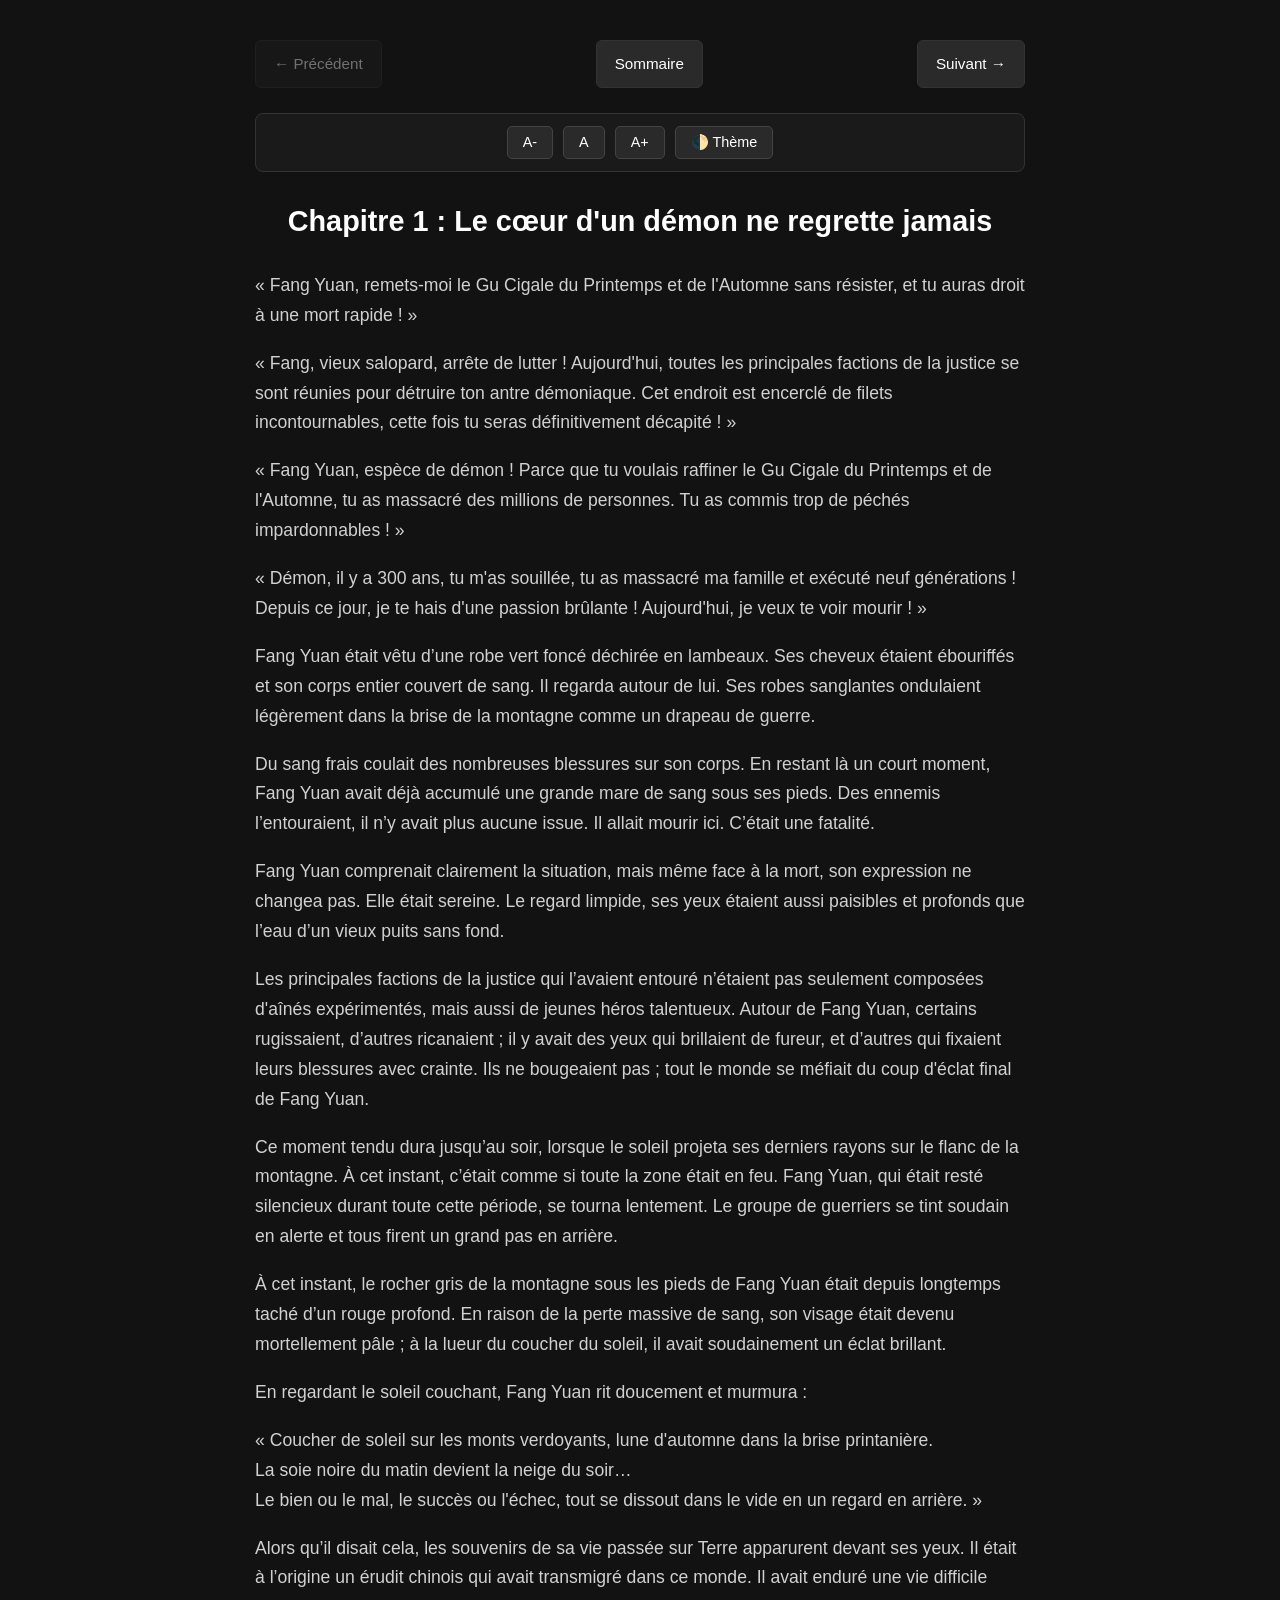
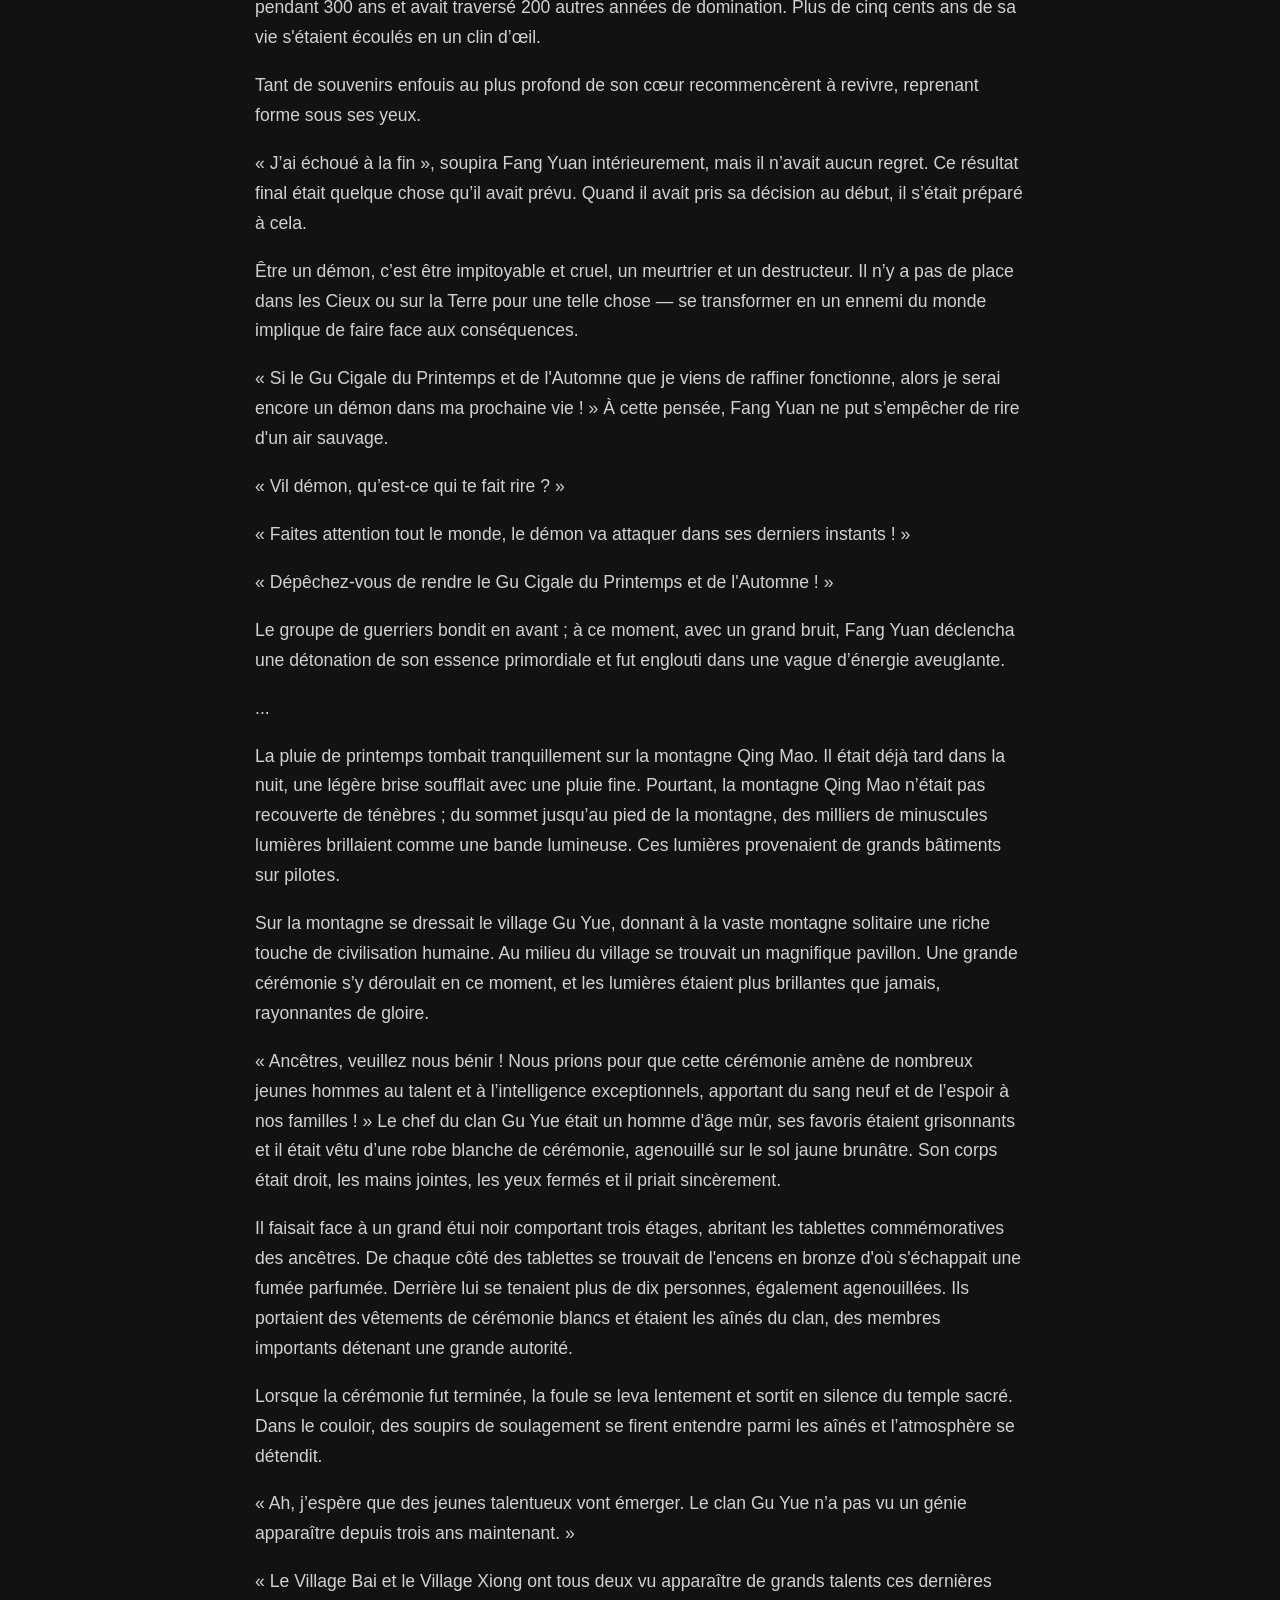
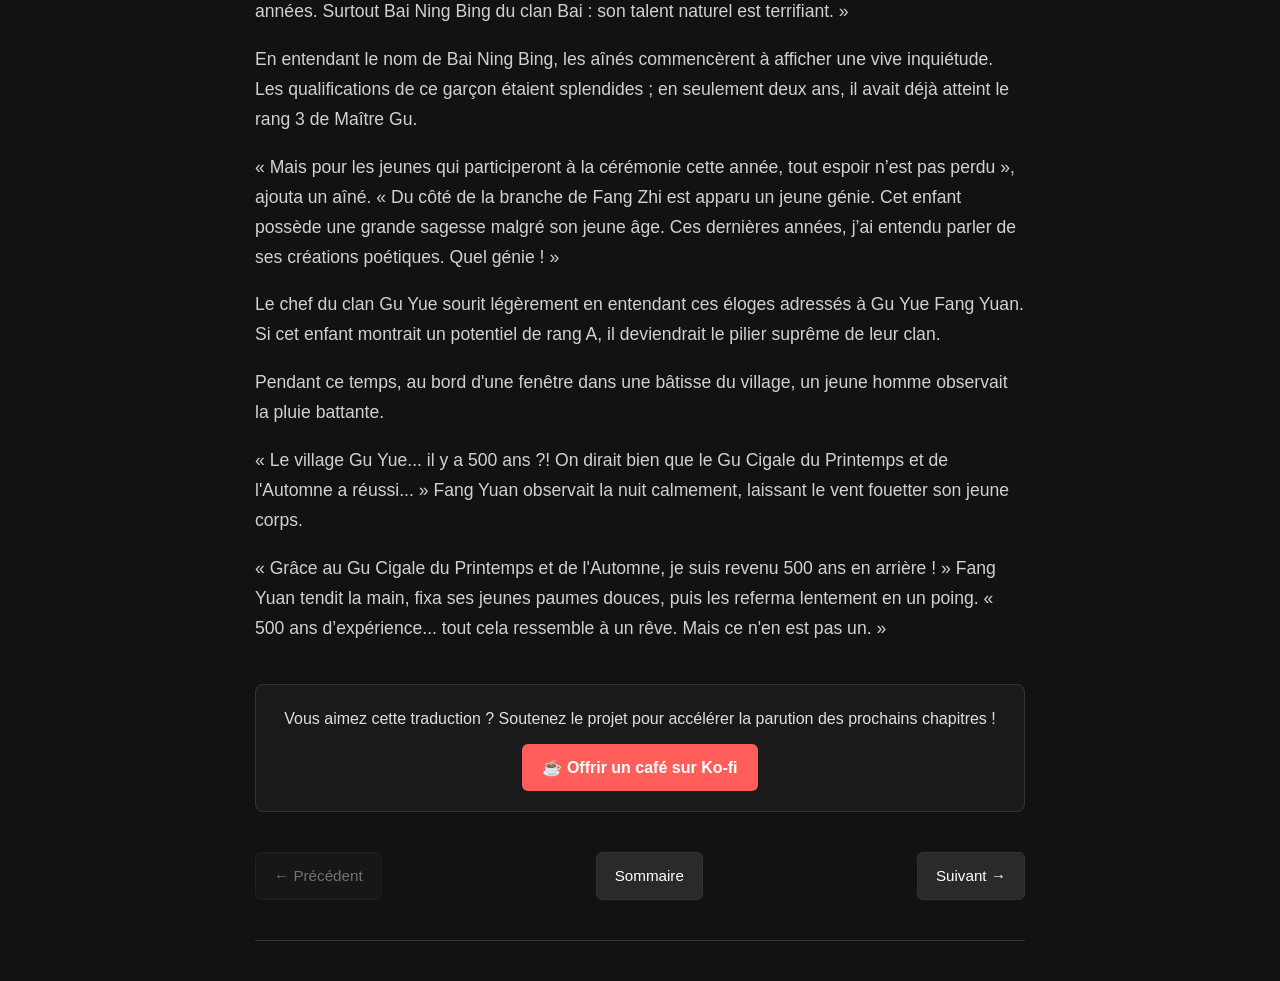
==== commit 9f8440d5: "Add files via upload" ====
--- a/chapitre-1.html
+++ b/chapitre-1.html
@@ -9,7 +9,6 @@
 <body>
 
     <div class="container">
-        <!-- En-tête / Navigation haut -->
         <header>
             <nav class="nav-top">
                 <span class="btn-nav disabled">← Précédent</span>
@@ -19,7 +18,6 @@
         </header>
 
         <main>
-            <!-- Barre d'outils de lecture -->
             <div class="reader-controls">
                 <button class="btn-control" onclick="changeFontSize('small')">A-</button>
                 <button class="btn-control" onclick="changeFontSize('medium')">A</button>
@@ -27,91 +25,87 @@
                 <button class="btn-control" onclick="toggleTheme()">🌓 Thème</button>
             </div>
 
-            <!-- Contenu du Chapitre -->
             <article class="chapitre-content text-medium" id="chapitre-text">
                 <h1>Chapitre 1 : Le cœur d'un démon ne regrette jamais</h1>
 
-                <p>« Fang Yuan, remets-moi le Gu Cigale du Printemps et de l'Automne sans résister, et tu auras droit à une mort rapide ! »[cite: 1]</p>
-                <p>« Fang, vieux salopard, arrête de lutter ! Aujourd'hui, toutes les principales factions de la justice se sont réunies pour détruire ton antre démoniaque. Cet endroit est encerclé de filets incontournables, cette fois tu seras définitivement décapité ! »[cite: 1]</p>
-                <p>« Fang Yuan, espèce de démon ! Parce que tu voulais raffiner le Gu Cigale du Printemps et de l'Automne, tu as massacré des millions de personnes. Tu as commis trop de péchés impardonnables ! »[cite: 1]</p>
-                <p>« Démon, il y a 300 ans, tu m'as souillée, tu as massacré ma famille et exécuté neuf générations ! Depuis ce jour, je te hais d'une passion brûlante ! Aujourd'hui, je veux te voir mourir ! »[cite: 1]</p>
+                <p>« Fang Yuan, remets-moi le Gu Cigale du Printemps et de l'Automne sans résister, et tu auras droit à une mort rapide ! »</p>
+                <p>« Fang, vieux salopard, arrête de lutter ! Aujourd'hui, toutes les principales factions de la justice se sont réunies pour détruire ton antre démoniaque. Cet endroit est encerclé de filets incontournables, cette fois tu seras définitivement décapité ! »</p>
+                <p>« Fang Yuan, espèce de démon ! Parce que tu voulais raffiner le Gu Cigale du Printemps et de l'Automne, tu as massacré des millions de personnes. Tu as commis trop de péchés impardonnables ! »</p>
+                <p>« Démon, il y a 300 ans, tu m'as souillée, tu as massacré ma famille et exécuté neuf générations ! Depuis ce jour, je te hais d'une passion brûlante ! Aujourd'hui, je veux te voir mourir ! »</p>
 
-                <p>Fang Yuan était vêtu d’une robe vert foncé déchirée en lambeaux[cite: 1]. Ses cheveux étaient ébouriffés et son corps entier couvert de sang[cite: 1]. Il regarda autour de lui[cite: 1]. Ses robes sanglantes ondulaient légèrement dans la brise de la montagne comme un drapeau de guerre[cite: 1].</p>
+                <p>Fang Yuan était vêtu d’une robe vert foncé déchirée en lambeaux. Ses cheveux étaient ébouriffés et son corps entier couvert de sang. Il regarda autour de lui. Ses robes sanglantes ondulaient légèrement dans la brise de la montagne comme un drapeau de guerre.</p>
 
-                <p>Du sang frais coulait des nombreuses blessures sur son corps[cite: 1]. En restant là un court moment, Fang Yuan avait déjà accumulé une grande mare de sang sous ses pieds[cite: 1]. Des ennemis l’entouraient, il n’y avait plus aucune issue[cite: 1]. Il allait mourir ici[cite: 1]. C’était une fatalité[cite: 1].</p>
+                <p>Du sang frais coulait des nombreuses blessures sur son corps. En restant là un court moment, Fang Yuan avait déjà accumulé une grande mare de sang sous ses pieds. Des ennemis l’entouraient, il n’y avait plus aucune issue. Il allait mourir ici. C’était une fatalité.</p>
 
-                <p>Fang Yuan comprenait clairement la situation, mais même face à la mort, son expression ne changea pas[cite: 1]. Elle était sereine[cite: 1]. Le regard limpide, ses yeux étaient aussi paisibles et profonds que l’eau d’un vieux puits sans fond[cite: 1].</p>
+                <p>Fang Yuan comprenait clairement la situation, mais même face à la mort, son expression ne changea pas. Elle était sereine. Le regard limpide, ses yeux étaient aussi paisibles et profonds que l’eau d’un vieux puits sans fond.</p>
 
-                <p>Les principales factions de la justice qui l’avaient entouré n’étaient pas seulement composées d'aînés expérimentés, mais aussi de jeunes héros talentueux[cite: 1]. Autour de Fang Yuan, certains rugissaient, d’autres ricanaient ; il y avait des yeux qui brillaient de fureur, et d’autres qui fixaient leurs blessures avec crainte[cite: 1]. Ils ne bougeaient pas ; tout le monde se méfiait du coup d'éclat final de Fang Yuan[cite: 1].</p>
+                <p>Les principales factions de la justice qui l’avaient entouré n’étaient pas seulement composées d'aînés expérimentés, mais aussi de jeunes héros talentueux. Autour de Fang Yuan, certains rugissaient, d’autres ricanaient ; il y avait des yeux qui brillaient de fureur, et d’autres qui fixaient leurs blessures avec crainte. Ils ne bougeaient pas ; tout le monde se méfiait du coup d'éclat final de Fang Yuan.</p>
 
-                <p>Ce moment tendu dura jusqu’au soir, lorsque le soleil projeta ses derniers rayons sur le flanc de la montagne[cite: 1]. À cet instant, c’était comme si toute la zone était en feu[cite: 1]. Fang Yuan, qui était resté silencieux durant toute cette période, se tourna lentement[cite: 1]. Le groupe de guerriers se tint soudain en alerte et tous firent un grand pas en arrière[cite: 1].</p>
+                <p>Ce moment tendu dura jusqu’au soir, lorsque le soleil projeta ses derniers rayons sur le flanc de la montagne. À cet instant, c’était comme si toute la zone était en feu. Fang Yuan, qui était resté silencieux durant toute cette période, se tourna lentement. Le groupe de guerriers se tint soudain en alerte et tous firent un grand pas en arrière.</p>
 
-                <p>À cet instant, le rocher gris de la montagne sous les pieds de Fang Yuan était depuis longtemps taché d’un rouge profond[cite: 1]. En raison de la perte massive de sang, son visage était devenu mortellement pâle ; à la lueur du coucher du soleil, il avait soudainement un éclat brillant[cite: 1].</p>
+                <p>À cet instant, le rocher gris de la montagne sous les pieds de Fang Yuan était depuis longtemps taché d’un rouge profond. En raison de la perte massive de sang, son visage était devenu mortellement pâle ; à la lueur du coucher du soleil, il avait soudainement un éclat brillant.</p>
 
-                <p>En regardant le soleil couchant, Fang Yuan rit doucement et murmura :[cite: 1]</p>
+                <p>En regardant le soleil couchant, Fang Yuan rit doucement et murmura :</p>
                 <p>« Coucher de soleil sur les monts verdoyants, lune d'automne dans la brise printanière.<br>
                 La soie noire du matin devient la neige du soir…<br>
-                Le bien ou le mal, le succès ou l'échec, tout se dissout dans le vide en un regard en arrière. »[cite: 1]</p>
+                Le bien ou le mal, le succès ou l'échec, tout se dissout dans le vide en un regard en arrière. »</p>
 
-                <p>Alors qu’il disait cela, les souvenirs de sa vie passée sur Terre apparurent devant ses yeux[cite: 1]. Il était à l’origine un érudit chinois qui avait transmigré dans ce monde[cite: 1]. Il avait enduré une vie difficile pendant 300 ans et avait traversé 200 autres années de domination[cite: 1]. Plus de cinq cents ans de sa vie s'étaient écoulés en un clin d’œil[cite: 1].</p>
+                <p>Alors qu’il disait cela, les souvenirs de sa vie passée sur Terre apparurent devant ses yeux. Il était à l’origine un érudit chinois qui avait transmigré dans ce monde. Il avait enduré une vie difficile pendant 300 ans et avait traversé 200 autres années de domination. Plus de cinq cents ans de sa vie s'étaient écoulés en un clin d’œil.</p>
 
-                <p>Tant de souvenirs enfouis au plus profond de son cœur recommencèrent à revivre, reprenant forme sous ses yeux[cite: 1].</p>
+                <p>Tant de souvenirs enfouis au plus profond de son cœur recommencèrent à revivre, reprenant forme sous ses yeux.</p>
 
-                <p>« J’ai échoué à la fin », soupira Fang Yuan intérieurement, mais il n’avait aucun regret[cite: 1]. Ce résultat final était quelque chose qu’il avait prévu[cite: 1]. Quand il avait pris sa décision au début, il s’était préparé à cela[cite: 1].</p>
+                <p>« J’ai échoué à la fin », soupira Fang Yuan intérieurement, mais il n’avait aucun regret. Ce résultat final était quelque chose qu’il avait prévu. Quand il avait pris sa décision au début, il s’était préparé à cela.</p>
 
-                <p>Être un démon, c’est être impitoyable et cruel, un meurtrier et un destructeur[cite: 1]. Il n’y a pas de place dans les Cieux ou sur la Terre pour une telle chose — se transformer en un ennemi du monde implique de faire face aux conséquences[cite: 1].</p>
+                <p>Être un démon, c’est être impitoyable et cruel, un meurtrier et un destructeur. Il n’y a pas de place dans les Cieux ou sur la Terre pour une telle chose — se transformer en un ennemi du monde implique de faire face aux conséquences.</p>
 
-                <p>« Si le Gu Cigale du Printemps et de l'Automne que je viens de raffiner fonctionne, alors je serai encore un démon dans ma prochaine vie ! » À cette pensée, Fang Yuan ne put s’empêcher de rire d'un air sauvage[cite: 1].</p>
+                <p>« Si le Gu Cigale du Printemps et de l'Automne que je viens de raffiner fonctionne, alors je serai encore un démon dans ma prochaine vie ! » À cette pensée, Fang Yuan ne put s’empêcher de rire d'un air sauvage.</p>
 
-                <p>« Vil démon, qu’est-ce qui te fait rire ? »[cite: 1]</p>
-                <p>« Faites attention tout le monde, le démon va attaquer dans ses derniers instants ! »[cite: 1]</p>
-                <p>« Dépêchez-vous de rendre le Gu Cigale du Printemps et de l'Automne ! »[cite: 1]</p>
+                <p>« Vil démon, qu’est-ce qui te fait rire ? »</p>
+                <p>« Faites attention tout le monde, le démon va attaquer dans ses derniers instants ! »</p>
+                <p>« Dépêchez-vous de rendre le Gu Cigale du Printemps et de l'Automne ! »</p>
 
-                <p>Le groupe de guerriers bondit en avant ; à ce moment, avec un grand bruit, Fang Yuan déclencha une détonation de son essence primordiale et fut englouti dans une vague d’énergie aveuglante[cite: 1].</p>
+                <p>Le groupe de guerriers bondit en avant ; à ce moment, avec un grand bruit, Fang Yuan déclencha une détonation de son essence primordiale et fut englouti dans une vague d’énergie aveuglante.</p>
 
                 <p>...</p>
 
-                <p>La pluie de printemps tombait tranquillement sur la montagne Qing Mao[cite: 1]. Il était déjà tard dans la nuit, une légère brise soufflait avec une pluie fine[cite: 1]. Pourtant, la montagne Qing Mao n’était pas recouverte de ténèbres ; du sommet jusqu’au pied de la montagne, des milliers de minuscules lumières brillaient comme une bande lumineuse[cite: 1]. Ces lumières provenaient de grands bâtiments sur pilotes[cite: 1].</p>
+                <p>La pluie de printemps tombait tranquillement sur la montagne Qing Mao. Il était déjà tard dans la nuit, une légère brise soufflait avec une pluie fine. Pourtant, la montagne Qing Mao n’était pas recouverte de ténèbres ; du sommet jusqu’au pied de la montagne, des milliers de minuscules lumières brillaient comme une bande lumineuse. Ces lumières provenaient de grands bâtiments sur pilotes.</p>
 
-                <p>Sur la montagne se dressait le village Gu Yue, donnant à la vaste montagne solitaire une riche touche de civilisation humaine[cite: 1]. Au milieu du village se trouvait un magnifique pavillon[cite: 1]. Une grande cérémonie s’y déroulait en ce moment, et les lumières étaient plus brillantes que jamais, rayonnantes de gloire[cite: 1].</p>
+                <p>Sur la montagne se dressait le village Gu Yue, donnant à la vaste montagne solitaire une riche touche de civilisation humaine. Au milieu du village se trouvait un magnifique pavillon. Une grande cérémonie s’y déroulait en ce moment, et les lumières étaient plus brillantes que jamais, rayonnantes de gloire.</p>
 
-                <p>« Ancêtres, veuillez nous bénir ! Nous prions pour que cette cérémonie amène de nombreux jeunes hommes au talent et à l’intelligence exceptionnels, apportant du sang neuf et de l’espoir à nos familles ! » Le chef du clan Gu Yue était un homme d'âge mûr, ses favoris étaient grisonnants et il était vêtu d’une robe blanche de cérémonie, agenouillé sur le sol jaune brunâtre[cite: 1]. Son corps était droit, les mains jointes, les yeux fermés et il priait sincèrement[cite: 1].</p>
+                <p>« Ancêtres, veuillez nous bénir ! Nous prions pour que cette cérémonie amène de nombreux jeunes hommes au talent et à l’intelligence exceptionnels, apportant du sang neuf et de l’espoir à nos familles ! » Le chef du clan Gu Yue était un homme d'âge mûr, ses favoris étaient grisonnants et il était vêtu d’une robe blanche de cérémonie, agenouillé sur le sol jaune brunâtre. Son corps était droit, les mains jointes, les yeux fermés et il priait sincèrement.</p>
 
-                <p>Il faisait face à un grand étui noir comportant trois étages, abritant les tablettes commémoratives des ancêtres[cite: 1]. De chaque côté des tablettes se trouvait de l'encens en bronze d'où s'échappait une fumée parfumée[cite: 1]. Derrière lui se tenaient plus de dix personnes, également agenouillées[cite: 1]. Ils portaient des vêtements de cérémonie blancs et étaient les aînés du clan, des membres importants détenant une grande autorité[cite: 1].</p>
+                <p>Il faisait face à un grand étui noir comportant trois étages, abritant les tablettes commémoratives des ancêtres. De chaque côté des tablettes se trouvait de l'encens en bronze d'où s'échappait une fumée parfumée. Derrière lui se tenaient plus de dix personnes, également agenouillées. Ils portaient des vêtements de cérémonie blancs et étaient les aînés du clan, des membres importants détenant une grande autorité.</p>
 
-                <p>Lorsque la cérémonie fut terminée, la foule se leva lentement et sortit en silence du temple sacré[cite: 1]. Dans le couloir, des soupirs de soulagement se firent entendre parmi les aînés et l’atmosphère se détendit[cite: 1].</p>
+                <p>Lorsque la cérémonie fut terminée, la foule se leva lentement et sortit en silence du temple sacré. Dans le couloir, des soupirs de soulagement se firent entendre parmi les aînés et l’atmosphère se détendit.</p>
 
-                <p>« Ah, j’espère que des jeunes talentueux vont émerger. Le clan Gu Yue n’a pas vu un génie apparaître depuis trois ans maintenant. »[cite: 1]</p>
-                <p>« Le Village Bai et le Village Xiong ont tous deux vu apparaître de grands talents ces dernières années. Surtout Bai Ning Bing du clan Bai : son talent naturel est terrifiant. »[cite: 1]</p>
+                <p>« Ah, j’espère que des jeunes talentueux vont émerger. Le clan Gu Yue n’a pas vu un génie apparaître depuis trois ans maintenant. »</p>
+                <p>« Le Village Bai et le Village Xiong ont tous deux vu apparaître de grands talents ces dernières années. Surtout Bai Ning Bing du clan Bai : son talent naturel est terrifiant. »</p>
 
-                <p>En entendant le nom de Bai Ning Bing, les aînés commencèrent à afficher une vive inquiétude[cite: 1]. Les qualifications de ce garçon étaient splendides ; en seulement deux ans, il avait déjà atteint le rang 3 de Maître Gu[cite: 1].</p>
+                <p>En entendant le nom de Bai Ning Bing, les aînés commencèrent à afficher une vive inquiétude. Les qualifications de ce garçon étaient splendides ; en seulement deux ans, il avait déjà atteint le rang 3 de Maître Gu.</p>
 
-                <p>« Mais pour les jeunes qui participeront à la cérémonie cette année, tout espoir n’est pas perdu », ajouta un aîné[cite: 1]. « Du côté de la branche de Fang Zhi est apparu un jeune génie. Cet enfant possède une grande sagesse malgré son jeune âge[cite: 1]. Ces dernières années, j’ai entendu parler de ses créations poétiques. Quel génie ! »[cite: 1]</p>
+                <p>« Mais pour les jeunes qui participeront à la cérémonie cette année, tout espoir n’est pas perdu », ajouta un aîné. « Du côté de la branche de Fang Zhi est apparu un jeune génie. Cet enfant possède une grande sagesse malgré son jeune âge. Ces dernières années, j’ai entendu parler de ses créations poétiques. Quel génie ! »</p>
 
-                <p>Le chef du clan Gu Yue sourit légèrement en entendant ces éloges adressés à Gu Yue Fang Yuan[cite: 1]. Si cet enfant montrait un potentiel de rang A, il deviendrait le pilier suprême de leur clan[cite: 1].</p>
+                <p>Le chef du clan Gu Yue sourit légèrement en entendant ces éloges adressés à Gu Yue Fang Yuan. Si cet enfant montrait un potentiel de rang A, il deviendrait le pilier suprême de leur clan.</p>
 
-                <p>Pendant ce temps, au bord d'une fenêtre dans une bâtisse du village, un jeune homme observait la pluie battante[cite: 1].</p>
+                <p>Pendant ce temps, au bord d'une fenêtre dans une bâtisse du village, un jeune homme observait la pluie battante.</p>
 
-                <p>« Le village Gu Yue... il y a 500 ans ?! On dirait bien que le Gu Cigale du Printemps et de l'Automne a réussi... » Fang Yuan observait la nuit calmement, laissant le vent fouetter son jeune corps[cite: 1].</p>
+                <p>« Le village Gu Yue... il y a 500 ans ?! On dirait bien que le Gu Cigale du Printemps et de l'Automne a réussi... » Fang Yuan observait la nuit calmement, laissant le vent fouetter son jeune corps.</p>
 
-                <p>« Grâce au Gu Cigale du Printemps et de l'Automne, je suis revenu 500 ans en arrière ! » Fang Yuan tendit la main, fixa ses jeunes paumes douces, puis les referma lentement en un poing[cite: 1]. « 500 ans d’expérience... tout cela ressemble à un rêve. Mais ce n'en est pas un. »[cite: 1]</p>
+                <p>« Grâce au Gu Cigale du Printemps et de l'Automne, je suis revenu 500 ans en arrière ! » Fang Yuan tendit la main, fixa ses jeunes paumes douces, puis les referma lentement en un poing. « 500 ans d’expérience... tout cela ressemble à un rêve. Mais ce n'en est pas un. »</p>
             </article>
         </main>
 
-        <!-- Soutien Ko-fi -->
         <div class="support-section">
             <p style="margin-bottom: 12px; color: #e0e0e0;">Vous aimez cette traduction ? Soutenez le projet pour accélérer la parution des prochains chapitres !</p>
             <a href="https://ko-fi.com" target="_blank" class="btn-kofi">☕ Offrir un café sur Ko-fi</a>
         </div>
 
-        <!-- Navigation bas -->
         <nav class="nav-bottom">
             <span class="btn-nav disabled">← Précédent</span>
             <a href="index.html" class="btn-nav">Sommaire</a>
             <a href="chapitre-2.html" class="btn-nav">Suivant →</a>
         </nav>
 
-        <!-- Espace commentaires -->
         <div id="cusdis_thread"
           data-host="https://cusdis.com"
           data-app-id="0400387f-9daa-413e-a461-495c8361c09e"
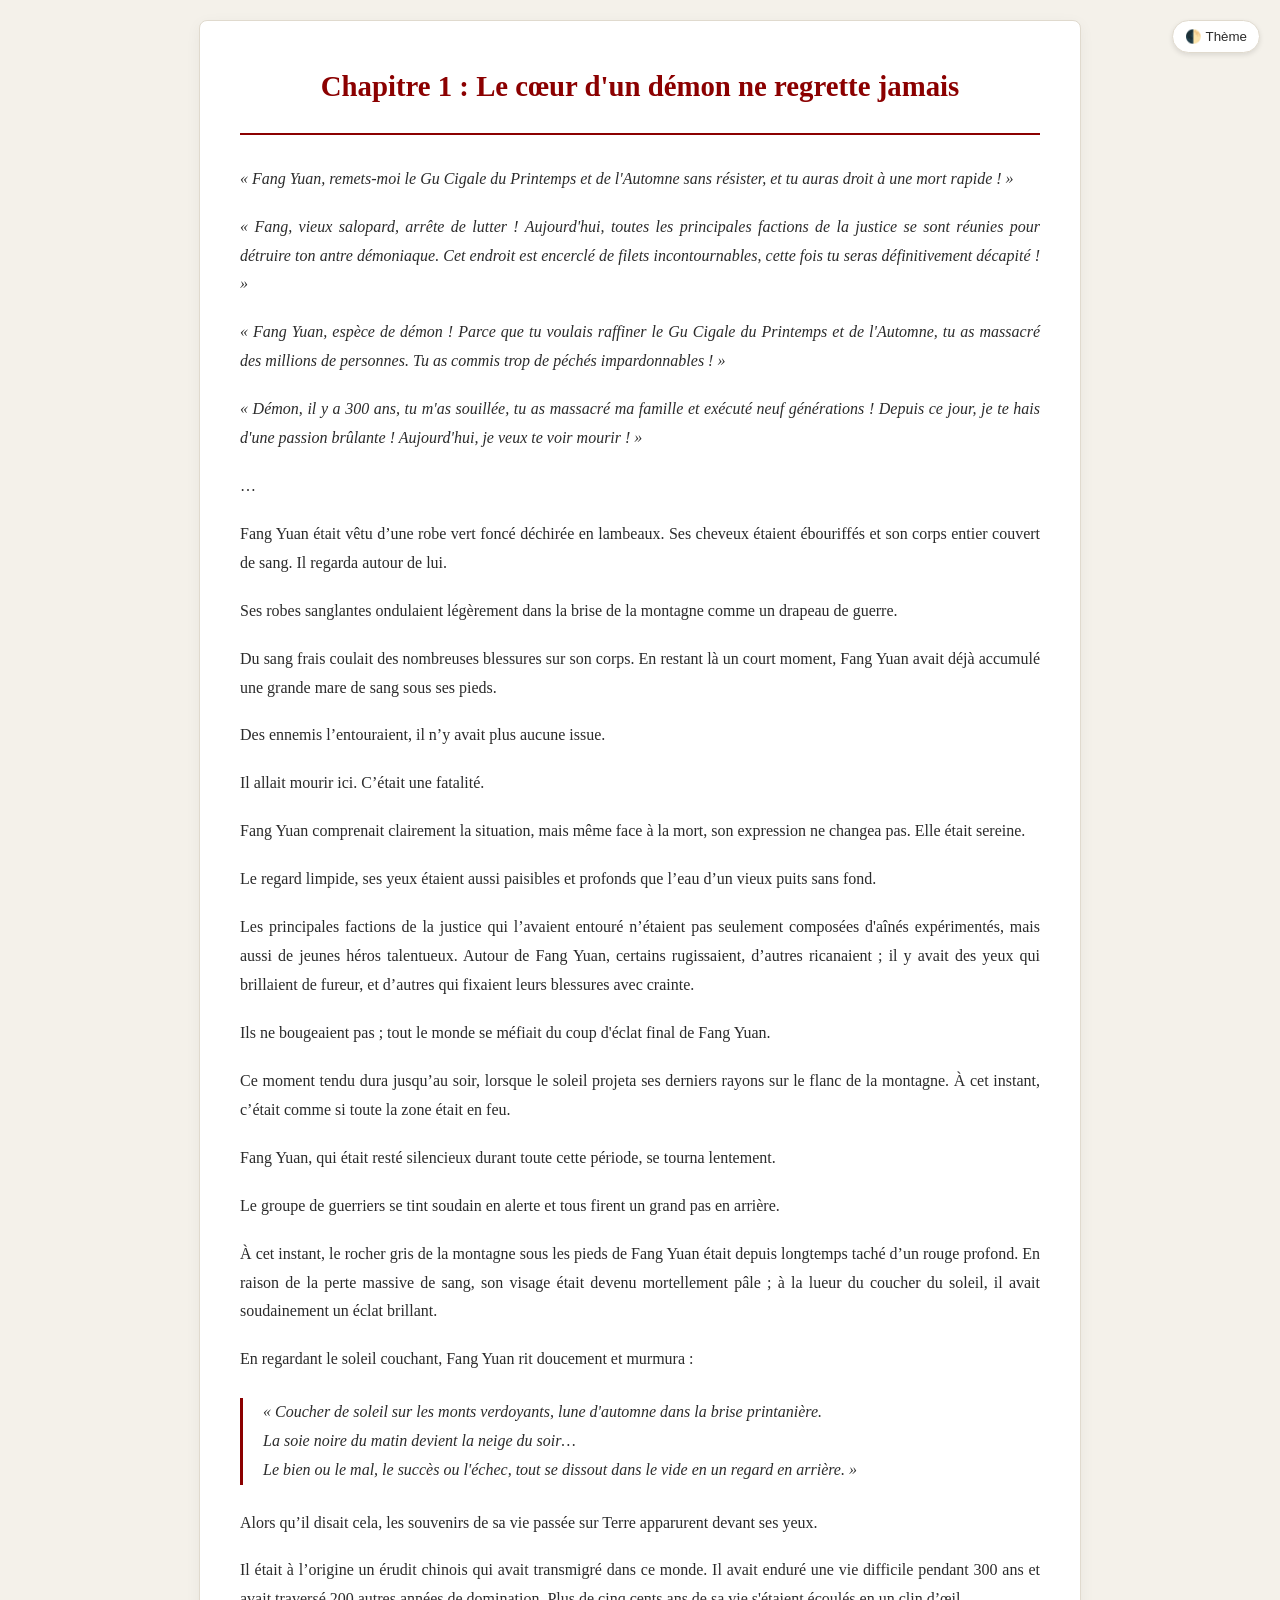
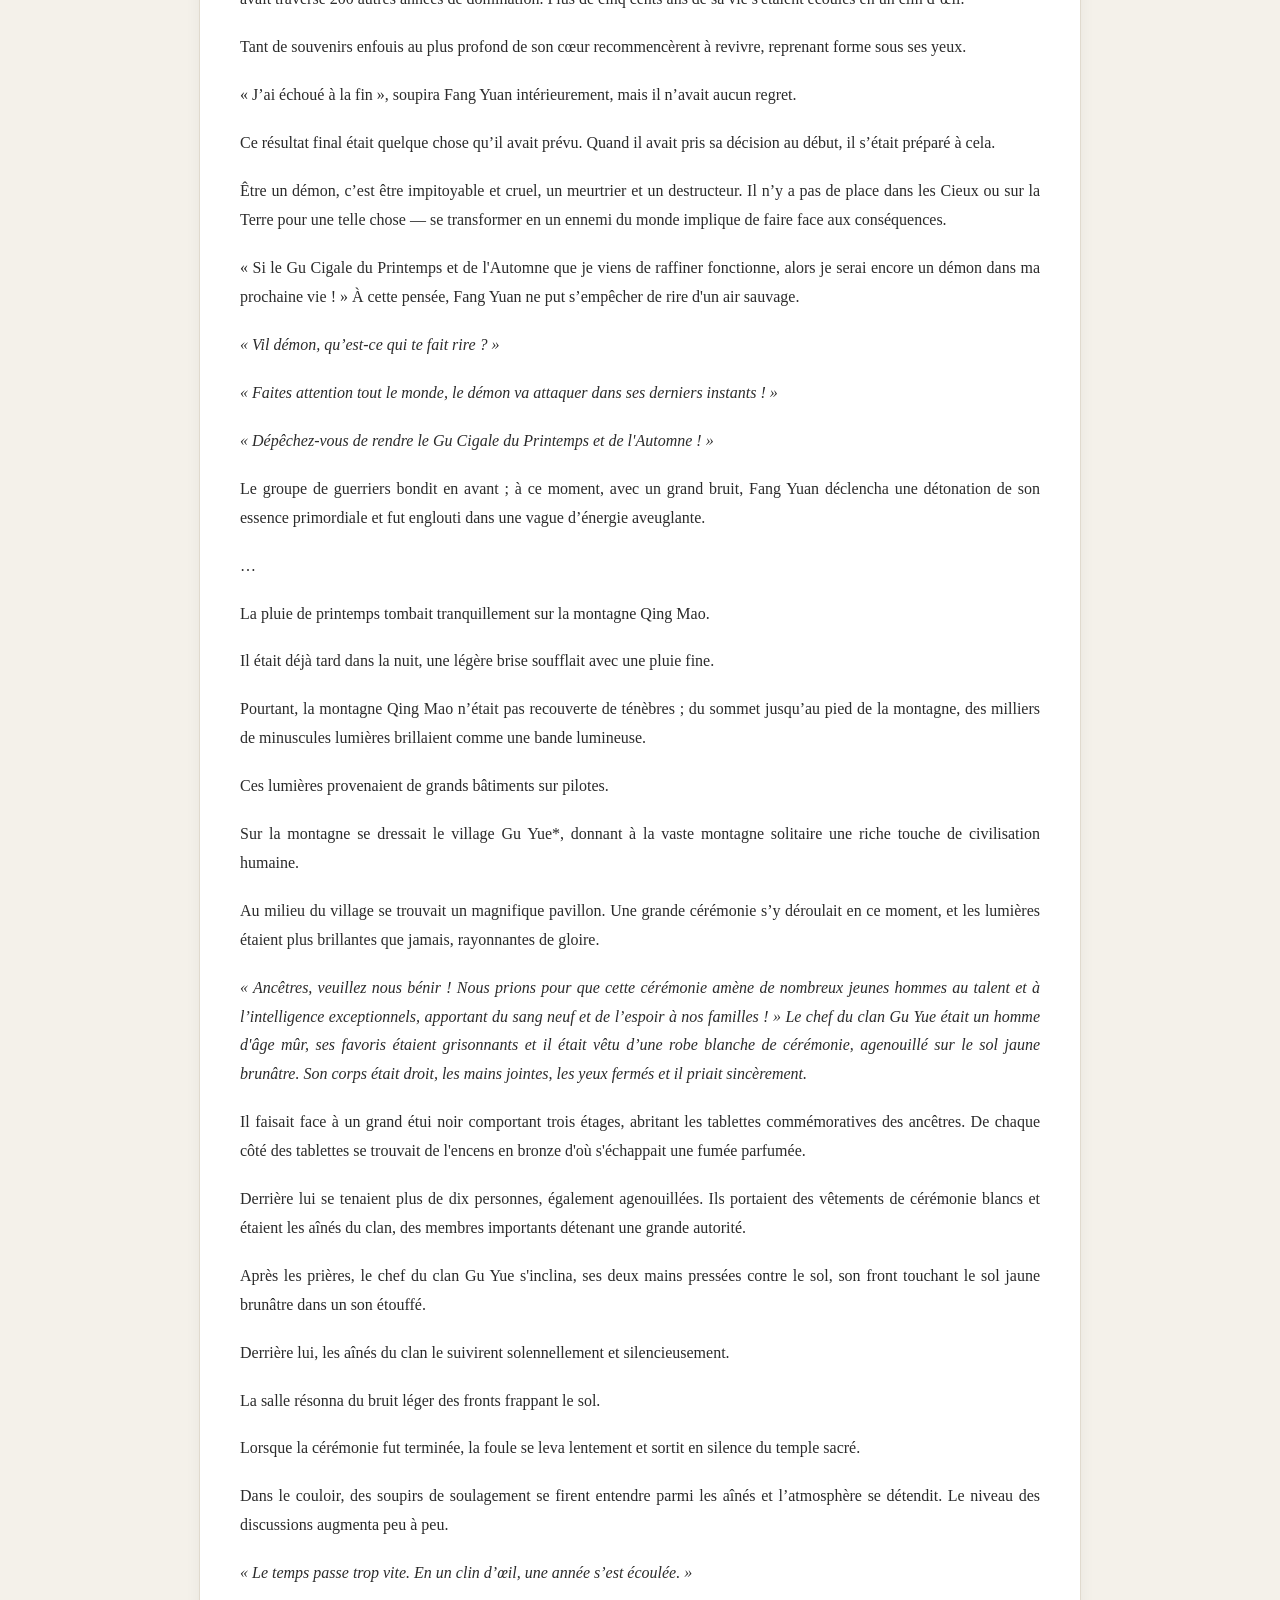
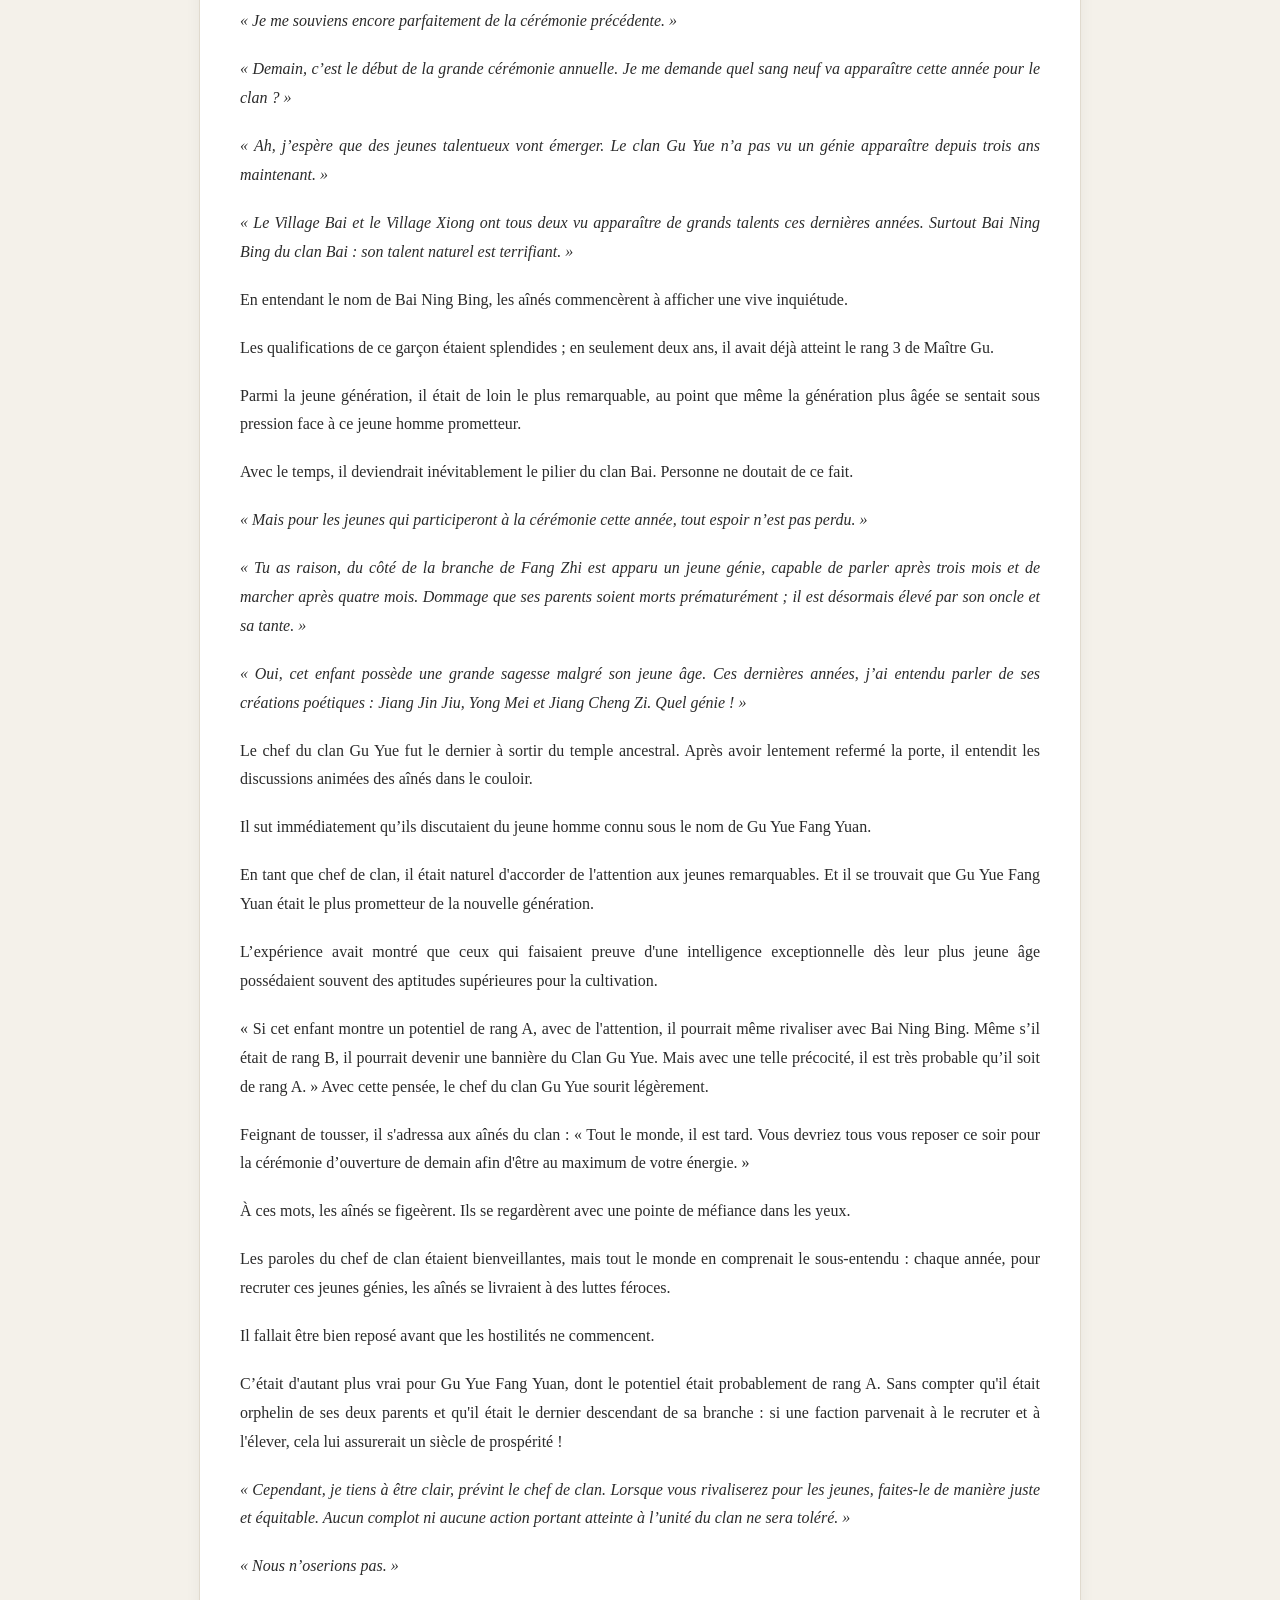
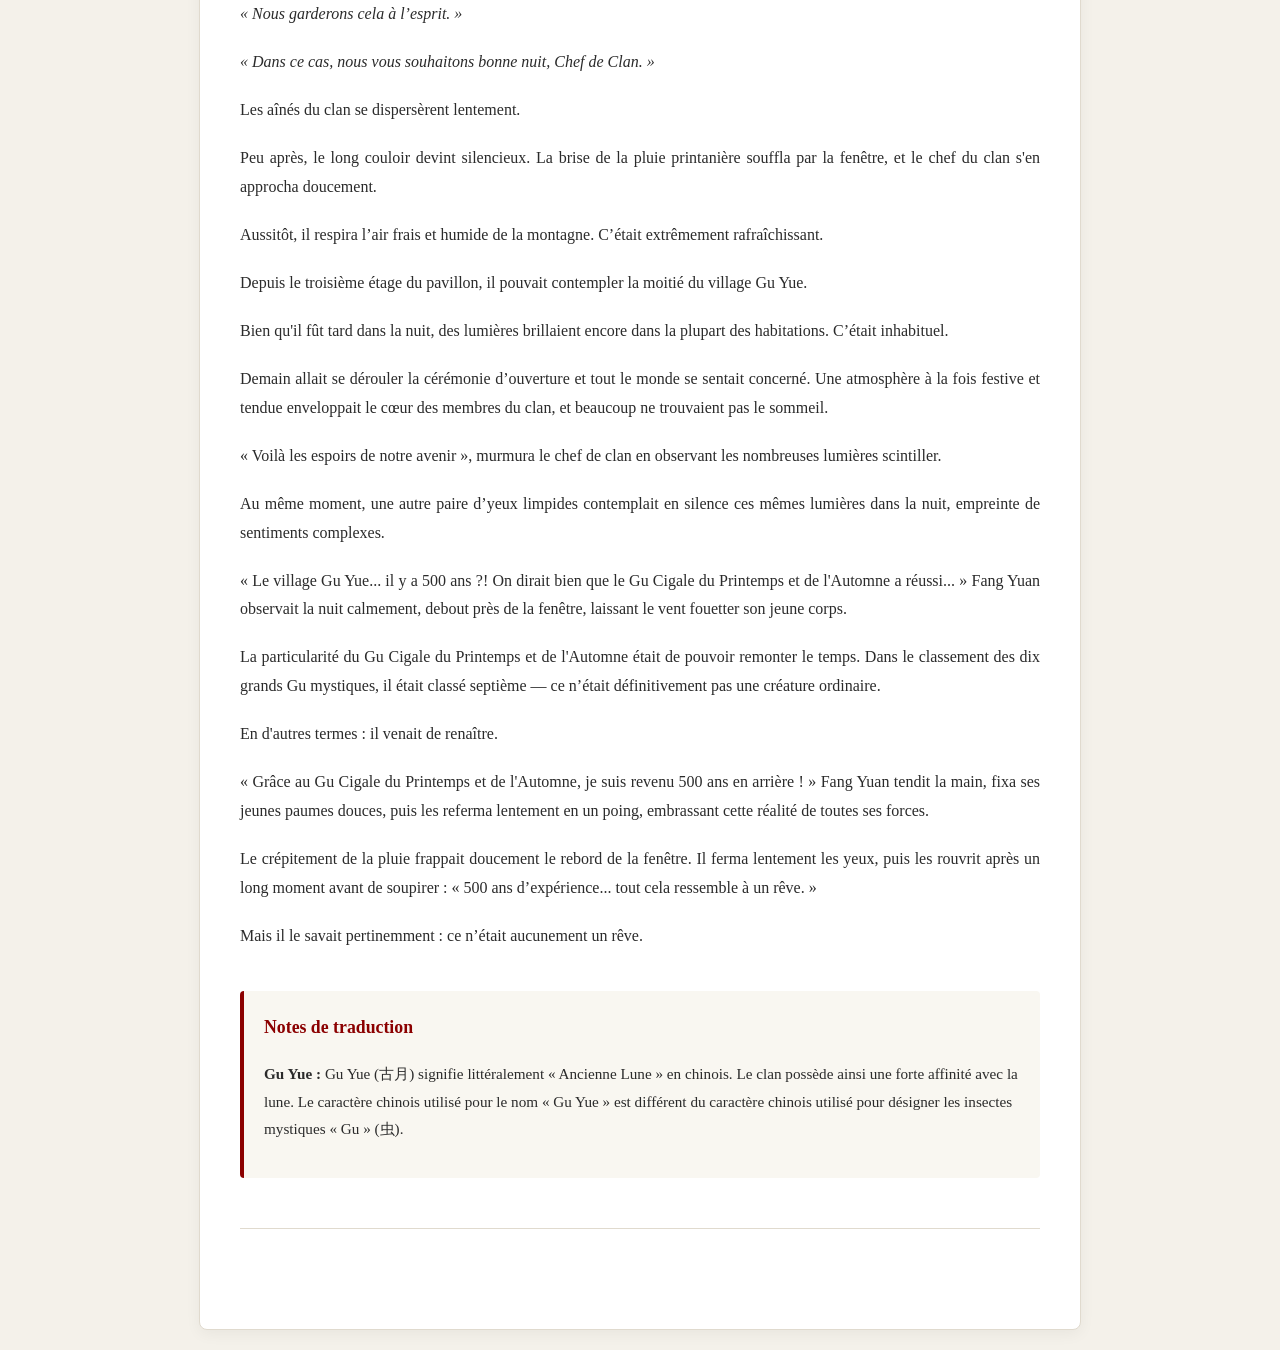
==== commit 931a5908: "Add files via upload" ====
--- a/chapitre-1.html
+++ b/chapitre-1.html
@@ -3,127 +3,255 @@
 <head>
     <meta charset="UTF-8">
     <meta name="viewport" content="width=device-width, initial-scale=1.0">
-    <title>Chapitre 1 : Le cœur d'un démon ne regrette jamais</title>
-    <link rel="stylesheet" href="style.css">
+    <title>Chapitre 1 - Revered Insanity</title>
+    <style>
+        :root {
+            --bg-color: #f4f1ea;
+            --text-color: #2b2b2b;
+            --card-bg: #ffffff;
+            --accent-color: #8b0000;
+            --border-color: #e0dace;
+            --note-bg: #f9f7f1;
+        }
+
+        body.dark-theme {
+            --bg-color: #121212;
+            --text-color: #e0e0e0;
+            --card-bg: #1e1e1e;
+            --accent-color: #ff4d4d;
+            --border-color: #333333;
+            --note-bg: #181818;
+        }
+
+        body {
+            font-family: 'Georgia', 'Times New Roman', serif;
+            background-color: var(--bg-color);
+            color: var(--text-color);
+            line-height: 1.8;
+            margin: 0;
+            padding: 20px;
+            transition: background-color 0.3s, color 0.3s;
+        }
+
+        .container {
+            max-width: 800px;
+            margin: 0 auto;
+            background-color: var(--card-bg);
+            padding: 40px;
+            border-radius: 8px;
+            box-shadow: 0 4px 15px rgba(0,0,0,0.05);
+            border: 1px solid var(--border-color);
+        }
+
+        .header {
+            text-align: center;
+            border-bottom: 2px solid var(--accent-color);
+            padding-bottom: 20px;
+            margin-bottom: 30px;
+        }
+
+        h1 {
+            color: var(--accent-color);
+            font-size: 1.8rem;
+            margin: 0;
+        }
+
+        .theme-toggle {
+            position: fixed;
+            top: 20px;
+            right: 20px;
+            background: var(--card-bg);
+            border: 1px solid var(--border-color);
+            color: var(--text-color);
+            padding: 8px 12px;
+            border-radius: 20px;
+            cursor: pointer;
+            box-shadow: 0 2px 5px rgba(0,0,0,0.1);
+        }
+
+        .content p {
+            margin-bottom: 1.2em;
+            text-align: justify;
+        }
+
+        .dialogue {
+            font-style: italic;
+        }
+
+        .poem {
+            margin: 1.5em 0;
+            padding-left: 20px;
+            border-left: 3px solid var(--accent-color);
+            font-style: italic;
+        }
+
+        .translation-notes {
+            margin-top: 40px;
+            padding: 20px;
+            background-color: var(--note-bg);
+            border-left: 4px solid var(--accent-color);
+            border-radius: 4px;
+            font-size: 0.95rem;
+        }
+
+        .translation-notes h3 {
+            margin-top: 0;
+            color: var(--accent-color);
+        }
+
+        .widgets {
+            margin-top: 50px;
+            padding-top: 30px;
+            border-top: 1px solid var(--border-color);
+        }
+
+        .kofi-container {
+            text-align: center;
+            margin-bottom: 30px;
+        }
+
+        .nav-buttons {
+            display: flex;
+            justify-content: space-between;
+            margin-bottom: 20px;
+        }
+
+        .btn-nav {
+            color: var(--accent-color);
+            text-decoration: none;
+            font-weight: bold;
+        }
+    </style>
 </head>
 <body>
 
+    <button class="theme-toggle" onclick="toggleTheme()">🌓 Thème</button>
+
     <div class="container">
-        <header>
-            <nav class="nav-top">
-                <span class="btn-nav disabled">← Précédent</span>
-                <a href="index.html" class="btn-nav">Sommaire</a>
-                <a href="chapitre-2.html" class="btn-nav">Suivant →</a>
-            </nav>
-        </header>
-
-        <main>
-            <div class="reader-controls">
-                <button class="btn-control" onclick="changeFontSize('small')">A-</button>
-                <button class="btn-control" onclick="changeFontSize('medium')">A</button>
-                <button class="btn-control" onclick="changeFontSize('large')">A+</button>
-                <button class="btn-control" onclick="toggleTheme()">🌓 Thème</button>
-            </div>
-
-            <article class="chapitre-content text-medium" id="chapitre-text">
-                <h1>Chapitre 1 : Le cœur d'un démon ne regrette jamais</h1>
-
-                <p>« Fang Yuan, remets-moi le Gu Cigale du Printemps et de l'Automne sans résister, et tu auras droit à une mort rapide ! »</p>
-                <p>« Fang, vieux salopard, arrête de lutter ! Aujourd'hui, toutes les principales factions de la justice se sont réunies pour détruire ton antre démoniaque. Cet endroit est encerclé de filets incontournables, cette fois tu seras définitivement décapité ! »</p>
-                <p>« Fang Yuan, espèce de démon ! Parce que tu voulais raffiner le Gu Cigale du Printemps et de l'Automne, tu as massacré des millions de personnes. Tu as commis trop de péchés impardonnables ! »</p>
-                <p>« Démon, il y a 300 ans, tu m'as souillée, tu as massacré ma famille et exécuté neuf générations ! Depuis ce jour, je te hais d'une passion brûlante ! Aujourd'hui, je veux te voir mourir ! »</p>
-
-                <p>Fang Yuan était vêtu d’une robe vert foncé déchirée en lambeaux. Ses cheveux étaient ébouriffés et son corps entier couvert de sang. Il regarda autour de lui. Ses robes sanglantes ondulaient légèrement dans la brise de la montagne comme un drapeau de guerre.</p>
-
-                <p>Du sang frais coulait des nombreuses blessures sur son corps. En restant là un court moment, Fang Yuan avait déjà accumulé une grande mare de sang sous ses pieds. Des ennemis l’entouraient, il n’y avait plus aucune issue. Il allait mourir ici. C’était une fatalité.</p>
-
-                <p>Fang Yuan comprenait clairement la situation, mais même face à la mort, son expression ne changea pas. Elle était sereine. Le regard limpide, ses yeux étaient aussi paisibles et profonds que l’eau d’un vieux puits sans fond.</p>
-
-                <p>Les principales factions de la justice qui l’avaient entouré n’étaient pas seulement composées d'aînés expérimentés, mais aussi de jeunes héros talentueux. Autour de Fang Yuan, certains rugissaient, d’autres ricanaient ; il y avait des yeux qui brillaient de fureur, et d’autres qui fixaient leurs blessures avec crainte. Ils ne bougeaient pas ; tout le monde se méfiait du coup d'éclat final de Fang Yuan.</p>
-
-                <p>Ce moment tendu dura jusqu’au soir, lorsque le soleil projeta ses derniers rayons sur le flanc de la montagne. À cet instant, c’était comme si toute la zone était en feu. Fang Yuan, qui était resté silencieux durant toute cette période, se tourna lentement. Le groupe de guerriers se tint soudain en alerte et tous firent un grand pas en arrière.</p>
-
-                <p>À cet instant, le rocher gris de la montagne sous les pieds de Fang Yuan était depuis longtemps taché d’un rouge profond. En raison de la perte massive de sang, son visage était devenu mortellement pâle ; à la lueur du coucher du soleil, il avait soudainement un éclat brillant.</p>
-
-                <p>En regardant le soleil couchant, Fang Yuan rit doucement et murmura :</p>
+        <div class="header">
+            <h1>Chapitre 1 : Le cœur d'un démon ne regrette jamais</h1>
+        </div>
+
+        <div class="content">
+            <p class="dialogue">« Fang Yuan, remets-moi le Gu Cigale du Printemps et de l'Automne sans résister, et tu auras droit à une mort rapide ! »</p>
+            <p class="dialogue">« Fang, vieux salopard, arrête de lutter ! Aujourd'hui, toutes les principales factions de la justice se sont réunies pour détruire ton antre démoniaque. Cet endroit est encerclé de filets incontournables, cette fois tu seras définitivement décapité ! »</p>
+            <p class="dialogue">« Fang Yuan, espèce de démon ! Parce que tu voulais raffiner le Gu Cigale du Printemps et de l'Automne, tu as massacré des millions de personnes. Tu as commis trop de péchés impardonnables ! »</p>
+            <p class="dialogue">« Démon, il y a 300 ans, tu m'as souillée, tu as massacré ma famille et exécuté neuf générations ! Depuis ce jour, je te hais d'une passion brûlante ! Aujourd'hui, je veux te voir mourir ! »</p>
+            <p>…</p>
+            <p>Fang Yuan était vêtu d’une robe vert foncé déchirée en lambeaux. Ses cheveux étaient ébouriffés et son corps entier couvert de sang. Il regarda autour de lui.</p>
+            <p>Ses robes sanglantes ondulaient légèrement dans la brise de la montagne comme un drapeau de guerre.</p>
+            <p>Du sang frais coulait des nombreuses blessures sur son corps. En restant là un court moment, Fang Yuan avait déjà accumulé une grande mare de sang sous ses pieds.</p>
+            <p>Des ennemis l’entouraient, il n’y avait plus aucune issue.</p>
+            <p>Il allait mourir ici. C’était une fatalité.</p>
+            <p>Fang Yuan comprenait clairement la situation, mais même face à la mort, son expression ne changea pas. Elle était sereine.</p>
+            <p>Le regard limpide, ses yeux étaient aussi paisibles et profonds que l’eau d’un vieux puits sans fond.</p>
+            <p>Les principales factions de la justice qui l’avaient entouré n’étaient pas seulement composées d'aînés expérimentés, mais aussi de jeunes héros talentueux. Autour de Fang Yuan, certains rugissaient, d’autres ricanaient ; il y avait des yeux qui brillaient de fureur, et d’autres qui fixaient leurs blessures avec crainte.</p>
+            <p>Ils ne bougeaient pas ; tout le monde se méfiait du coup d'éclat final de Fang Yuan.</p>
+            <p>Ce moment tendu dura jusqu’au soir, lorsque le soleil projeta ses derniers rayons sur le flanc de la montagne. À cet instant, c’était comme si toute la zone était en feu.</p>
+            <p>Fang Yuan, qui était resté silencieux durant toute cette période, se tourna lentement.</p>
+            <p>Le groupe de guerriers se tint soudain en alerte et tous firent un grand pas en arrière.</p>
+            <p>À cet instant, le rocher gris de la montagne sous les pieds de Fang Yuan était depuis longtemps taché d’un rouge profond. En raison de la perte massive de sang, son visage était devenu mortellement pâle ; à la lueur du coucher du soleil, il avait soudainement un éclat brillant.</p>
+            <p>En regardant le soleil couchant, Fang Yuan rit doucement et murmura :</p>
+
+            <div class="poem">
                 <p>« Coucher de soleil sur les monts verdoyants, lune d'automne dans la brise printanière.<br>
                 La soie noire du matin devient la neige du soir…<br>
                 Le bien ou le mal, le succès ou l'échec, tout se dissout dans le vide en un regard en arrière. »</p>
-
-                <p>Alors qu’il disait cela, les souvenirs de sa vie passée sur Terre apparurent devant ses yeux. Il était à l’origine un érudit chinois qui avait transmigré dans ce monde. Il avait enduré une vie difficile pendant 300 ans et avait traversé 200 autres années de domination. Plus de cinq cents ans de sa vie s'étaient écoulés en un clin d’œil.</p>
-
-                <p>Tant de souvenirs enfouis au plus profond de son cœur recommencèrent à revivre, reprenant forme sous ses yeux.</p>
-
-                <p>« J’ai échoué à la fin », soupira Fang Yuan intérieurement, mais il n’avait aucun regret. Ce résultat final était quelque chose qu’il avait prévu. Quand il avait pris sa décision au début, il s’était préparé à cela.</p>
-
-                <p>Être un démon, c’est être impitoyable et cruel, un meurtrier et un destructeur. Il n’y a pas de place dans les Cieux ou sur la Terre pour une telle chose — se transformer en un ennemi du monde implique de faire face aux conséquences.</p>
-
-                <p>« Si le Gu Cigale du Printemps et de l'Automne que je viens de raffiner fonctionne, alors je serai encore un démon dans ma prochaine vie ! » À cette pensée, Fang Yuan ne put s’empêcher de rire d'un air sauvage.</p>
-
-                <p>« Vil démon, qu’est-ce qui te fait rire ? »</p>
-                <p>« Faites attention tout le monde, le démon va attaquer dans ses derniers instants ! »</p>
-                <p>« Dépêchez-vous de rendre le Gu Cigale du Printemps et de l'Automne ! »</p>
-
-                <p>Le groupe de guerriers bondit en avant ; à ce moment, avec un grand bruit, Fang Yuan déclencha une détonation de son essence primordiale et fut englouti dans une vague d’énergie aveuglante.</p>
-
-                <p>...</p>
-
-                <p>La pluie de printemps tombait tranquillement sur la montagne Qing Mao. Il était déjà tard dans la nuit, une légère brise soufflait avec une pluie fine. Pourtant, la montagne Qing Mao n’était pas recouverte de ténèbres ; du sommet jusqu’au pied de la montagne, des milliers de minuscules lumières brillaient comme une bande lumineuse. Ces lumières provenaient de grands bâtiments sur pilotes.</p>
-
-                <p>Sur la montagne se dressait le village Gu Yue, donnant à la vaste montagne solitaire une riche touche de civilisation humaine. Au milieu du village se trouvait un magnifique pavillon. Une grande cérémonie s’y déroulait en ce moment, et les lumières étaient plus brillantes que jamais, rayonnantes de gloire.</p>
-
-                <p>« Ancêtres, veuillez nous bénir ! Nous prions pour que cette cérémonie amène de nombreux jeunes hommes au talent et à l’intelligence exceptionnels, apportant du sang neuf et de l’espoir à nos familles ! » Le chef du clan Gu Yue était un homme d'âge mûr, ses favoris étaient grisonnants et il était vêtu d’une robe blanche de cérémonie, agenouillé sur le sol jaune brunâtre. Son corps était droit, les mains jointes, les yeux fermés et il priait sincèrement.</p>
-
-                <p>Il faisait face à un grand étui noir comportant trois étages, abritant les tablettes commémoratives des ancêtres. De chaque côté des tablettes se trouvait de l'encens en bronze d'où s'échappait une fumée parfumée. Derrière lui se tenaient plus de dix personnes, également agenouillées. Ils portaient des vêtements de cérémonie blancs et étaient les aînés du clan, des membres importants détenant une grande autorité.</p>
-
-                <p>Lorsque la cérémonie fut terminée, la foule se leva lentement et sortit en silence du temple sacré. Dans le couloir, des soupirs de soulagement se firent entendre parmi les aînés et l’atmosphère se détendit.</p>
-
-                <p>« Ah, j’espère que des jeunes talentueux vont émerger. Le clan Gu Yue n’a pas vu un génie apparaître depuis trois ans maintenant. »</p>
-                <p>« Le Village Bai et le Village Xiong ont tous deux vu apparaître de grands talents ces dernières années. Surtout Bai Ning Bing du clan Bai : son talent naturel est terrifiant. »</p>
-
-                <p>En entendant le nom de Bai Ning Bing, les aînés commencèrent à afficher une vive inquiétude. Les qualifications de ce garçon étaient splendides ; en seulement deux ans, il avait déjà atteint le rang 3 de Maître Gu.</p>
-
-                <p>« Mais pour les jeunes qui participeront à la cérémonie cette année, tout espoir n’est pas perdu », ajouta un aîné. « Du côté de la branche de Fang Zhi est apparu un jeune génie. Cet enfant possède une grande sagesse malgré son jeune âge. Ces dernières années, j’ai entendu parler de ses créations poétiques. Quel génie ! »</p>
-
-                <p>Le chef du clan Gu Yue sourit légèrement en entendant ces éloges adressés à Gu Yue Fang Yuan. Si cet enfant montrait un potentiel de rang A, il deviendrait le pilier suprême de leur clan.</p>
-
-                <p>Pendant ce temps, au bord d'une fenêtre dans une bâtisse du village, un jeune homme observait la pluie battante.</p>
-
-                <p>« Le village Gu Yue... il y a 500 ans ?! On dirait bien que le Gu Cigale du Printemps et de l'Automne a réussi... » Fang Yuan observait la nuit calmement, laissant le vent fouetter son jeune corps.</p>
-
-                <p>« Grâce au Gu Cigale du Printemps et de l'Automne, je suis revenu 500 ans en arrière ! » Fang Yuan tendit la main, fixa ses jeunes paumes douces, puis les referma lentement en un poing. « 500 ans d’expérience... tout cela ressemble à un rêve. Mais ce n'en est pas un. »</p>
-            </article>
-        </main>
-
-        <div class="support-section">
-            <p style="margin-bottom: 12px; color: #e0e0e0;">Vous aimez cette traduction ? Soutenez le projet pour accélérer la parution des prochains chapitres !</p>
-            <a href="https://ko-fi.com" target="_blank" class="btn-kofi">☕ Offrir un café sur Ko-fi</a>
-        </div>
-
-        <nav class="nav-bottom">
-            <span class="btn-nav disabled">← Précédent</span>
-            <a href="index.html" class="btn-nav">Sommaire</a>
-            <a href="chapitre-2.html" class="btn-nav">Suivant →</a>
-        </nav>
-
-        <div id="cusdis_thread"
-          data-host="https://cusdis.com"
-          data-app-id="0400387f-9daa-413e-a461-495c8361c09e"
-          data-page-id="chapitre-1"
-          data-page-url="chapitre-1.html"
-          data-page-title="Chapitre 1">
-        </div>
-        <script async defer src="https://cusdis.com/js/cusdis.es.js"></script>
+            </div>
+
+            <p>Alors qu’il disait cela, les souvenirs de sa vie passée sur Terre apparurent devant ses yeux.</p>
+            <p>Il était à l’origine un érudit chinois qui avait transmigré dans ce monde. Il avait enduré une vie difficile pendant 300 ans et avait traversé 200 autres années de domination. Plus de cinq cents ans de sa vie s'étaient écoulés en un clin d’œil.</p>
+            <p>Tant de souvenirs enfouis au plus profond de son cœur recommencèrent à revivre, reprenant forme sous ses yeux.</p>
+            <p>« J’ai échoué à la fin », soupira Fang Yuan intérieurement, mais il n’avait aucun regret.</p>
+            <p>Ce résultat final était quelque chose qu’il avait prévu. Quand il avait pris sa décision au début, il s’était préparé à cela.</p>
+            <p>Être un démon, c’est être impitoyable et cruel, un meurtrier et un destructeur. Il n’y a pas de place dans les Cieux ou sur la Terre pour une telle chose — se transformer en un ennemi du monde implique de faire face aux conséquences.</p>
+            <p>« Si le Gu Cigale du Printemps et de l'Automne que je viens de raffiner fonctionne, alors je serai encore un démon dans ma prochaine vie ! » À cette pensée, Fang Yuan ne put s’empêcher de rire d'un air sauvage.</p>
+            <p class="dialogue">« Vil démon, qu’est-ce qui te fait rire ? »</p>
+            <p class="dialogue">« Faites attention tout le monde, le démon va attaquer dans ses derniers instants ! »</p>
+            <p class="dialogue">« Dépêchez-vous de rendre le Gu Cigale du Printemps et de l'Automne ! »</p>
+            <p>Le groupe de guerriers bondit en avant ; à ce moment, avec un grand bruit, Fang Yuan déclencha une détonation de son essence primordiale et fut englouti dans une vague d’énergie aveuglante.</p>
+            <p>…</p>
+            <p>La pluie de printemps tombait tranquillement sur la montagne Qing Mao.</p>
+            <p>Il était déjà tard dans la nuit, une légère brise soufflait avec une pluie fine.</p>
+            <p>Pourtant, la montagne Qing Mao n’était pas recouverte de ténèbres ; du sommet jusqu’au pied de la montagne, des milliers de minuscules lumières brillaient comme une bande lumineuse.</p>
+            <p>Ces lumières provenaient de grands bâtiments sur pilotes.</p>
+            <p>Sur la montagne se dressait le village Gu Yue*, donnant à la vaste montagne solitaire une riche touche de civilisation humaine.</p>
+            <p>Au milieu du village se trouvait un magnifique pavillon. Une grande cérémonie s’y déroulait en ce moment, et les lumières étaient plus brillantes que jamais, rayonnantes de gloire.</p>
+            <p class="dialogue">« Ancêtres, veuillez nous bénir ! Nous prions pour que cette cérémonie amène de nombreux jeunes hommes au talent et à l’intelligence exceptionnels, apportant du sang neuf et de l’espoir à nos familles ! » Le chef du clan Gu Yue était un homme d'âge mûr, ses favoris étaient grisonnants et il était vêtu d’une robe blanche de cérémonie, agenouillé sur le sol jaune brunâtre. Son corps était droit, les mains jointes, les yeux fermés et il priait sincèrement.</p>
+            <p>Il faisait face à un grand étui noir comportant trois étages, abritant les tablettes commémoratives des ancêtres. De chaque côté des tablettes se trouvait de l'encens en bronze d'où s'échappait une fumée parfumée.</p>
+            <p>Derrière lui se tenaient plus de dix personnes, également agenouillées. Ils portaient des vêtements de cérémonie blancs et étaient les aînés du clan, des membres importants détenant une grande autorité.</p>
+            <p>Après les prières, le chef du clan Gu Yue s'inclina, ses deux mains pressées contre le sol, son front touchant le sol jaune brunâtre dans un son étouffé.</p>
+            <p>Derrière lui, les aînés du clan le suivirent solennellement et silencieusement.</p>
+            <p>La salle résonna du bruit léger des fronts frappant le sol.</p>
+            <p>Lorsque la cérémonie fut terminée, la foule se leva lentement et sortit en silence du temple sacré.</p>
+            <p>Dans le couloir, des soupirs de soulagement se firent entendre parmi les aînés et l’atmosphère se détendit. Le niveau des discussions augmenta peu à peu.</p>
+            <p class="dialogue">« Le temps passe trop vite. En un clin d’œil, une année s’est écoulée. »</p>
+            <p class="dialogue">« Je me souviens encore parfaitement de la cérémonie précédente. »</p>
+            <p class="dialogue">« Demain, c’est le début de la grande cérémonie annuelle. Je me demande quel sang neuf va apparaître cette année pour le clan ? »</p>
+            <p class="dialogue">« Ah, j’espère que des jeunes talentueux vont émerger. Le clan Gu Yue n’a pas vu un génie apparaître depuis trois ans maintenant. »</p>
+            <p class="dialogue">« Le Village Bai et le Village Xiong ont tous deux vu apparaître de grands talents ces dernières années. Surtout Bai Ning Bing du clan Bai : son talent naturel est terrifiant. »</p>
+            <p>En entendant le nom de Bai Ning Bing, les aînés commencèrent à afficher une vive inquiétude.</p>
+            <p>Les qualifications de ce garçon étaient splendides ; en seulement deux ans, il avait déjà atteint le rang 3 de Maître Gu.</p>
+            <p>Parmi la jeune génération, il était de loin le plus remarquable, au point que même la génération plus âgée se sentait sous pression face à ce jeune homme prometteur.</p>
+            <p>Avec le temps, il deviendrait inévitablement le pilier du clan Bai. Personne ne doutait de ce fait.</p>
+            <p class="dialogue">« Mais pour les jeunes qui participeront à la cérémonie cette année, tout espoir n’est pas perdu. »</p>
+            <p class="dialogue">« Tu as raison, du côté de la branche de Fang Zhi est apparu un jeune génie, capable de parler après trois mois et de marcher après quatre mois. Dommage que ses parents soient morts prématurément ; il est désormais élevé par son oncle et sa tante. »</p>
+            <p class="dialogue">« Oui, cet enfant possède une grande sagesse malgré son jeune âge. Ces dernières années, j’ai entendu parler de ses créations poétiques : Jiang Jin Jiu, Yong Mei et Jiang Cheng Zi. Quel génie ! »</p>
+            <p>Le chef du clan Gu Yue fut le dernier à sortir du temple ancestral. Après avoir lentement refermé la porte, il entendit les discussions animées des aînés dans le couloir.</p>
+            <p>Il sut immédiatement qu’ils discutaient du jeune homme connu sous le nom de Gu Yue Fang Yuan.</p>
+            <p>En tant que chef de clan, il était naturel d'accorder de l'attention aux jeunes remarquables. Et il se trouvait que Gu Yue Fang Yuan était le plus prometteur de la nouvelle génération.</p>
+            <p>L’expérience avait montré que ceux qui faisaient preuve d'une intelligence exceptionnelle dès leur plus jeune âge possédaient souvent des aptitudes supérieures pour la cultivation.</p>
+            <p>« Si cet enfant montre un potentiel de rang A, avec de l'attention, il pourrait même rivaliser avec Bai Ning Bing. Même s’il était de rang B, il pourrait devenir une bannière du Clan Gu Yue. Mais avec une telle précocité, il est très probable qu’il soit de rang A. » Avec cette pensée, le chef du clan Gu Yue sourit légèrement.</p>
+            <p>Feignant de tousser, il s'adressa aux aînés du clan : « Tout le monde, il est tard. Vous devriez tous vous reposer ce soir pour la cérémonie d’ouverture de demain afin d'être au maximum de votre énergie. »</p>
+            <p>À ces mots, les aînés se figeèrent. Ils se regardèrent avec une pointe de méfiance dans les yeux.</p>
+            <p>Les paroles du chef de clan étaient bienveillantes, mais tout le monde en comprenait le sous-entendu : chaque année, pour recruter ces jeunes génies, les aînés se livraient à des luttes féroces.</p>
+            <p>Il fallait être bien reposé avant que les hostilités ne commencent.</p>
+            <p>C’était d'autant plus vrai pour Gu Yue Fang Yuan, dont le potentiel était probablement de rang A. Sans compter qu'il était orphelin de ses deux parents et qu'il était le dernier descendant de sa branche : si une faction parvenait à le recruter et à l'élever, cela lui assurerait un siècle de prospérité !</p>
+            <p class="dialogue">« Cependant, je tiens à être clair, prévint le chef de clan. Lorsque vous rivaliserez pour les jeunes, faites-le de manière juste et équitable. Aucun complot ni aucune action portant atteinte à l’unité du clan ne sera toléré. »</p>
+            <p class="dialogue">« Nous n’oserions pas. »</p>
+            <p class="dialogue">« Nous garderons cela à l’esprit. »</p>
+            <p class="dialogue">« Dans ce cas, nous vous souhaitons bonne nuit, Chef de Clan. »</p>
+            <p>Les aînés du clan se dispersèrent lentement.</p>
+            <p>Peu après, le long couloir devint silencieux. La brise de la pluie printanière souffla par la fenêtre, et le chef du clan s'en approcha doucement.</p>
+            <p>Aussitôt, il respira l’air frais et humide de la montagne. C’était extrêmement rafraîchissant.</p>
+            <p>Depuis le troisième étage du pavillon, il pouvait contempler la moitié du village Gu Yue.</p>
+            <p>Bien qu'il fût tard dans la nuit, des lumières brillaient encore dans la plupart des habitations. C’était inhabituel.</p>
+            <p>Demain allait se dérouler la cérémonie d’ouverture et tout le monde se sentait concerné. Une atmosphère à la fois festive et tendue enveloppait le cœur des membres du clan, et beaucoup ne trouvaient pas le sommeil.</p>
+            <p>« Voilà les espoirs de notre avenir », murmura le chef de clan en observant les nombreuses lumières scintiller.</p>
+            <p>Au même moment, une autre paire d’yeux limpides contemplait en silence ces mêmes lumières dans la nuit, empreinte de sentiments complexes.</p>
+            <p>« Le village Gu Yue... il y a 500 ans ?! On dirait bien que le Gu Cigale du Printemps et de l'Automne a réussi... » Fang Yuan observait la nuit calmement, debout près de la fenêtre, laissant le vent fouetter son jeune corps.</p>
+            <p>La particularité du Gu Cigale du Printemps et de l'Automne était de pouvoir remonter le temps. Dans le classement des dix grands Gu mystiques, il était classé septième — ce n’était définitivement pas une créature ordinaire.</p>
+            <p>En d'autres termes : il venait de renaître.</p>
+            <p>« Grâce au Gu Cigale du Printemps et de l'Automne, je suis revenu 500 ans en arrière ! » Fang Yuan tendit la main, fixa ses jeunes paumes douces, puis les referma lentement en un poing, embrassant cette réalité de toutes ses forces.</p>
+            <p>Le crépitement de la pluie frappait doucement le rebord de la fenêtre. Il ferma lentement les yeux, puis les rouvrit après un long moment avant de soupirer : « 500 ans d’expérience... tout cela ressemble à un rêve. »</p>
+            <p>Mais il le savait pertinemment : ce n’était aucunement un rêve.</p>
+        </div>
+
+        <div class="translation-notes">
+            <h3>Notes de traduction</h3>
+            <p><strong>Gu Yue :</strong> Gu Yue (古月) signifie littéralement « Ancienne Lune » en chinois. Le clan possède ainsi une forte affinité avec la lune. Le caractère chinois utilisé pour le nom « Gu Yue » est différent du caractère chinois utilisé pour désigner les insectes mystiques « Gu » (虫).</p>
+        </div>
+
+        <div class="widgets">
+            <div class="kofi-container">
+                <script type='text/javascript' src='https://storage.ko-fi.com/cdn/widget/Widget_2.js'></script>
+                <script type='text/javascript'>kofiwidget2.init('Soutenez-moi sur Ko-fi', '#8b0000', 'YOUR_KOFI_ID');kofiwidget2.draw();</script>
+            </div>
+
+            <div id="cusdis_thread"
+              data-host="https://cusdis.com"
+              data-app-id="YOUR_CUSDIS_APP_ID"
+              data-page-id="chapitre-1-fr"
+              data-page-url=""
+              data-page-title="Chapitre 1 - FR">
+            </div>
+            <script async defer src="https://cusdis.com/js/cusdis.es.js"></script>
+        </div>
     </div>
 
     <script>
-        function changeFontSize(size) {
-            const content = document.getElementById('chapitre-text');
-            content.classList.remove('text-small', 'text-medium', 'text-large');
-            content.classList.add('text-' + size);
-        }
         function toggleTheme() {
-            document.body.classList.toggle('light-mode');
+            document.body.classList.toggle('dark-theme');
         }
     </script>
 </body>
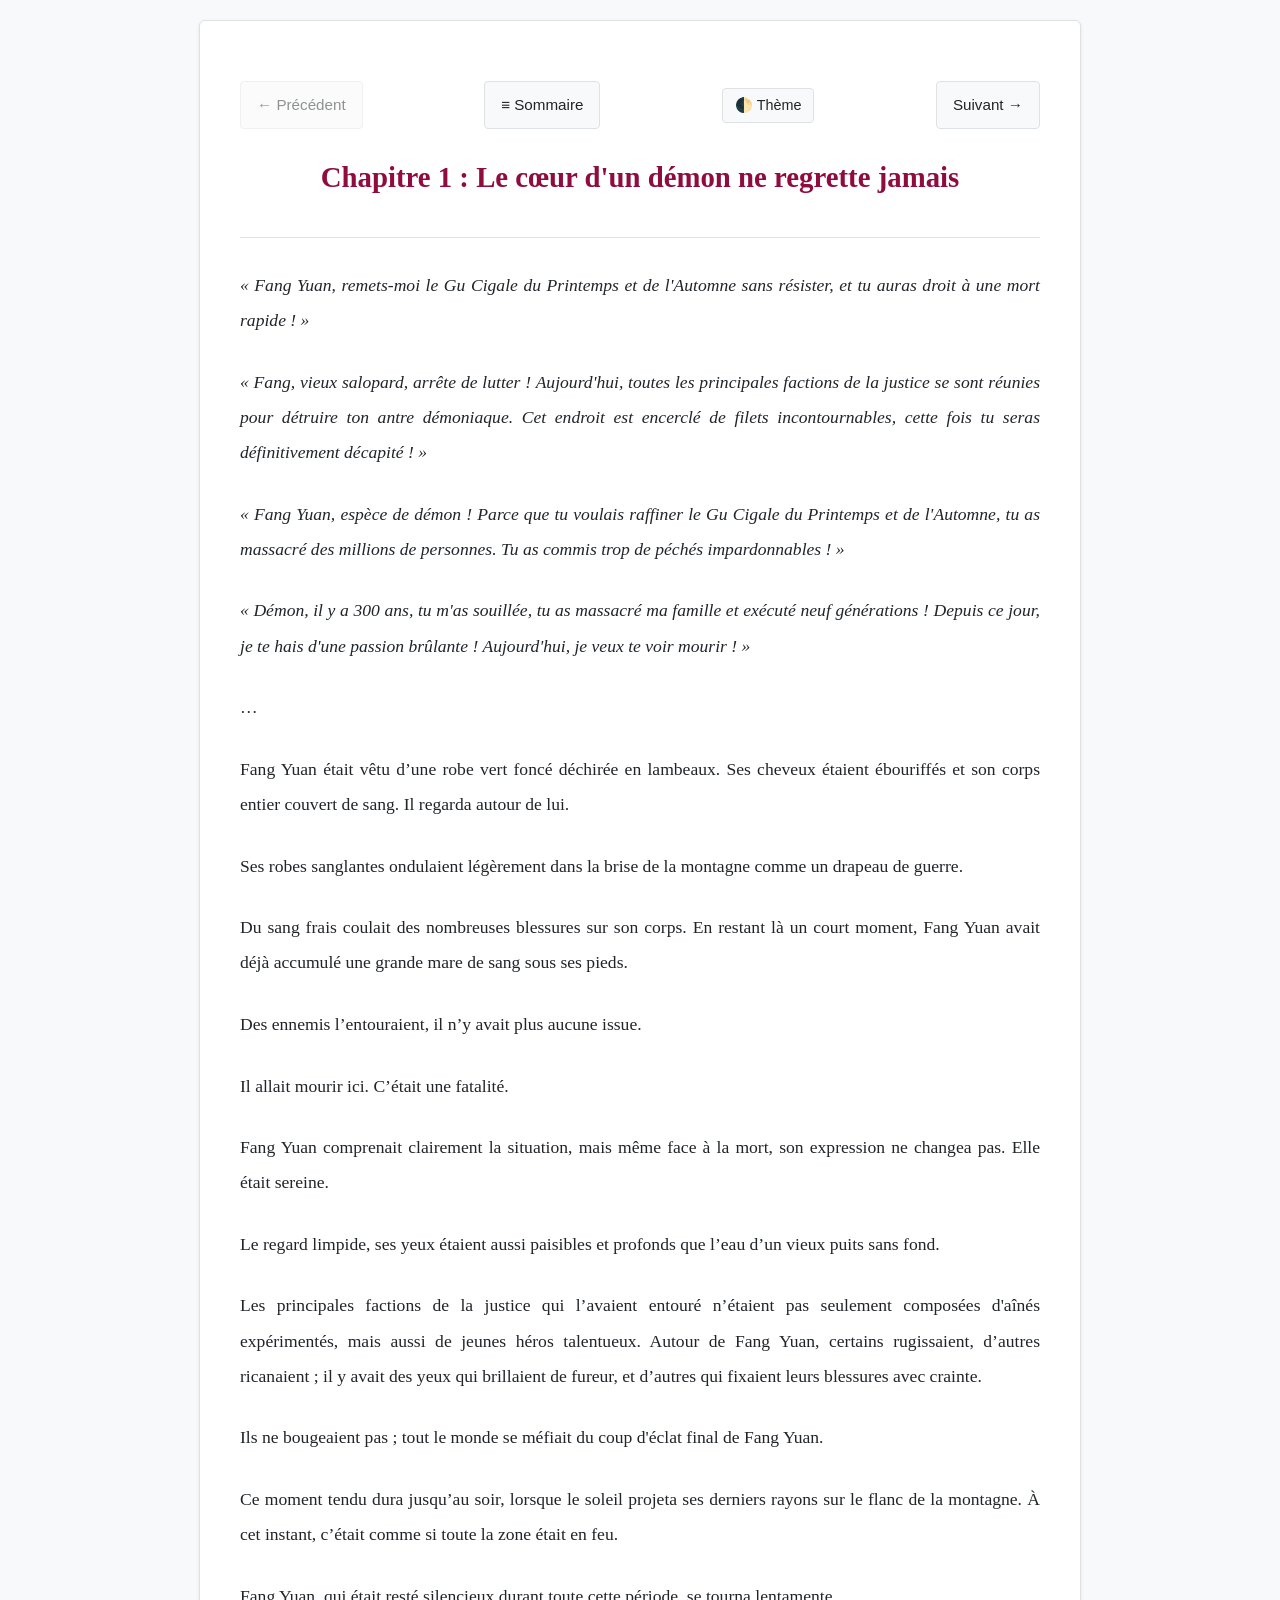
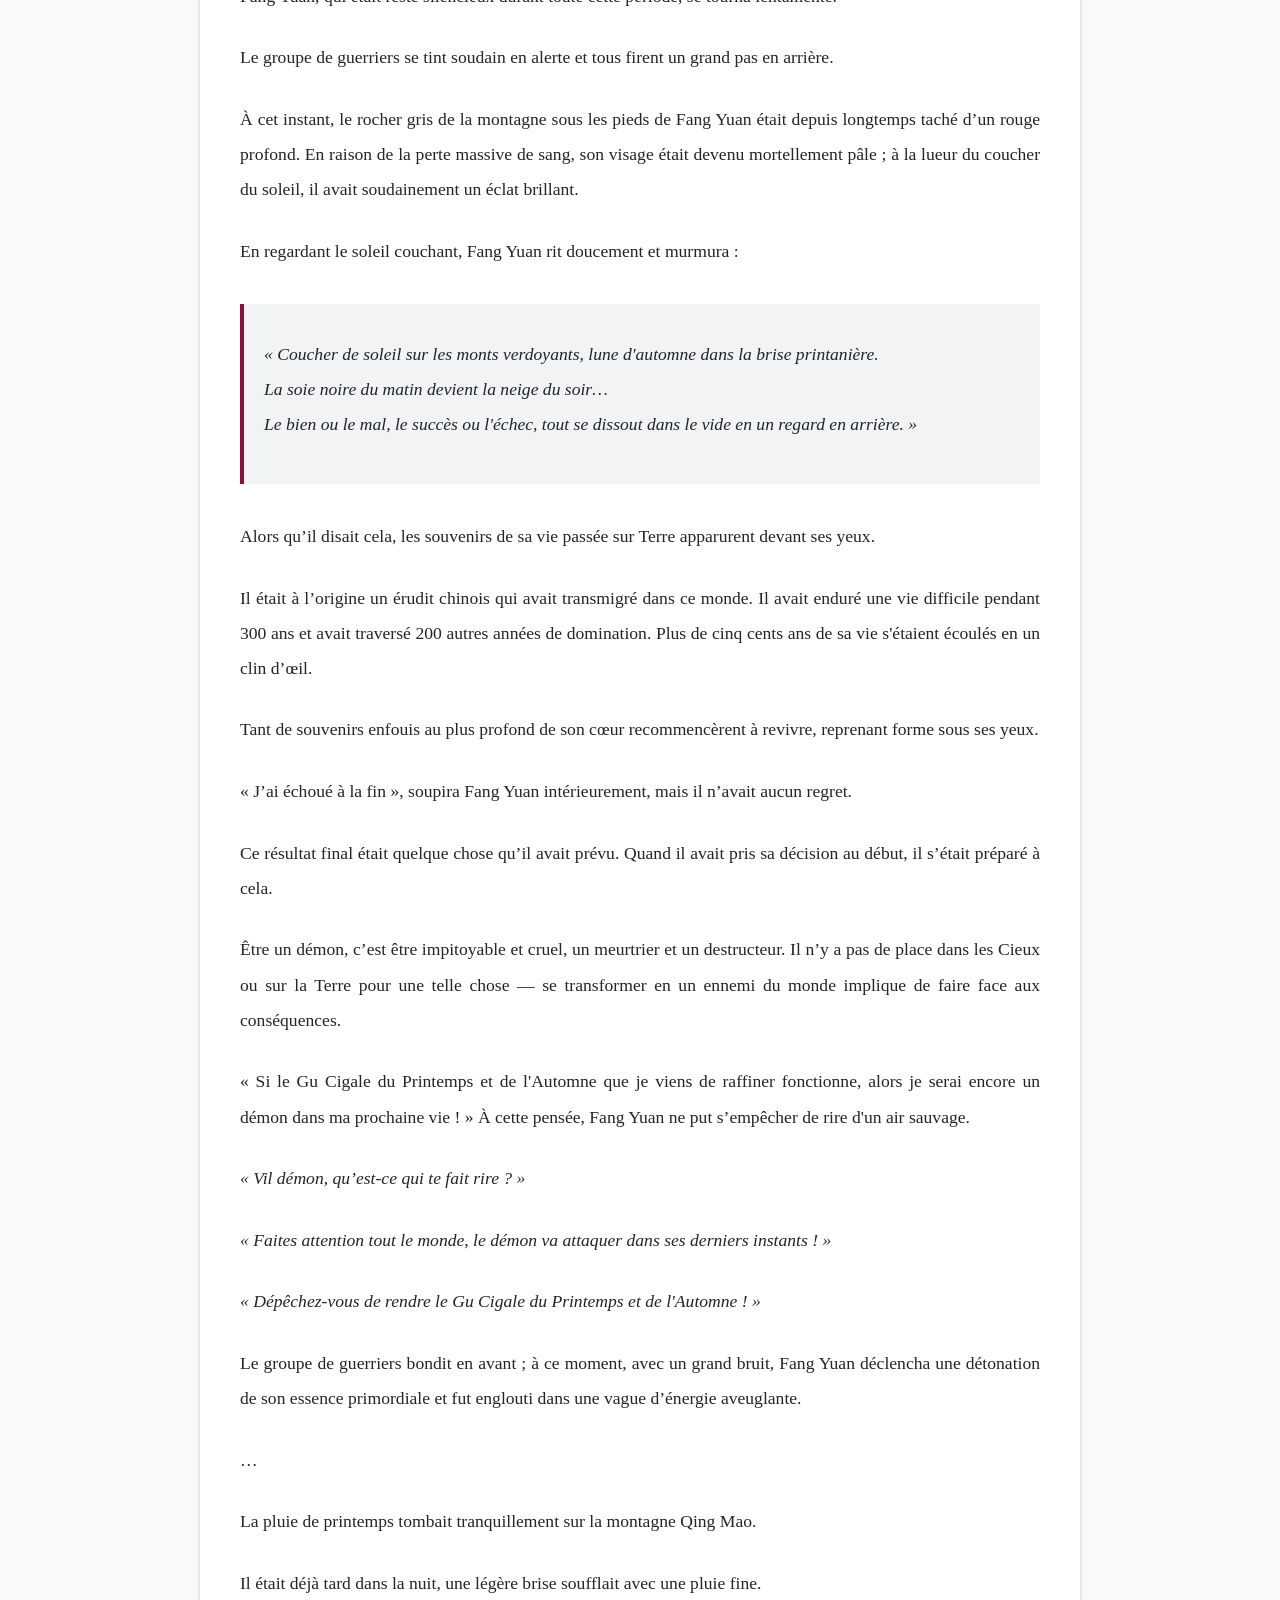
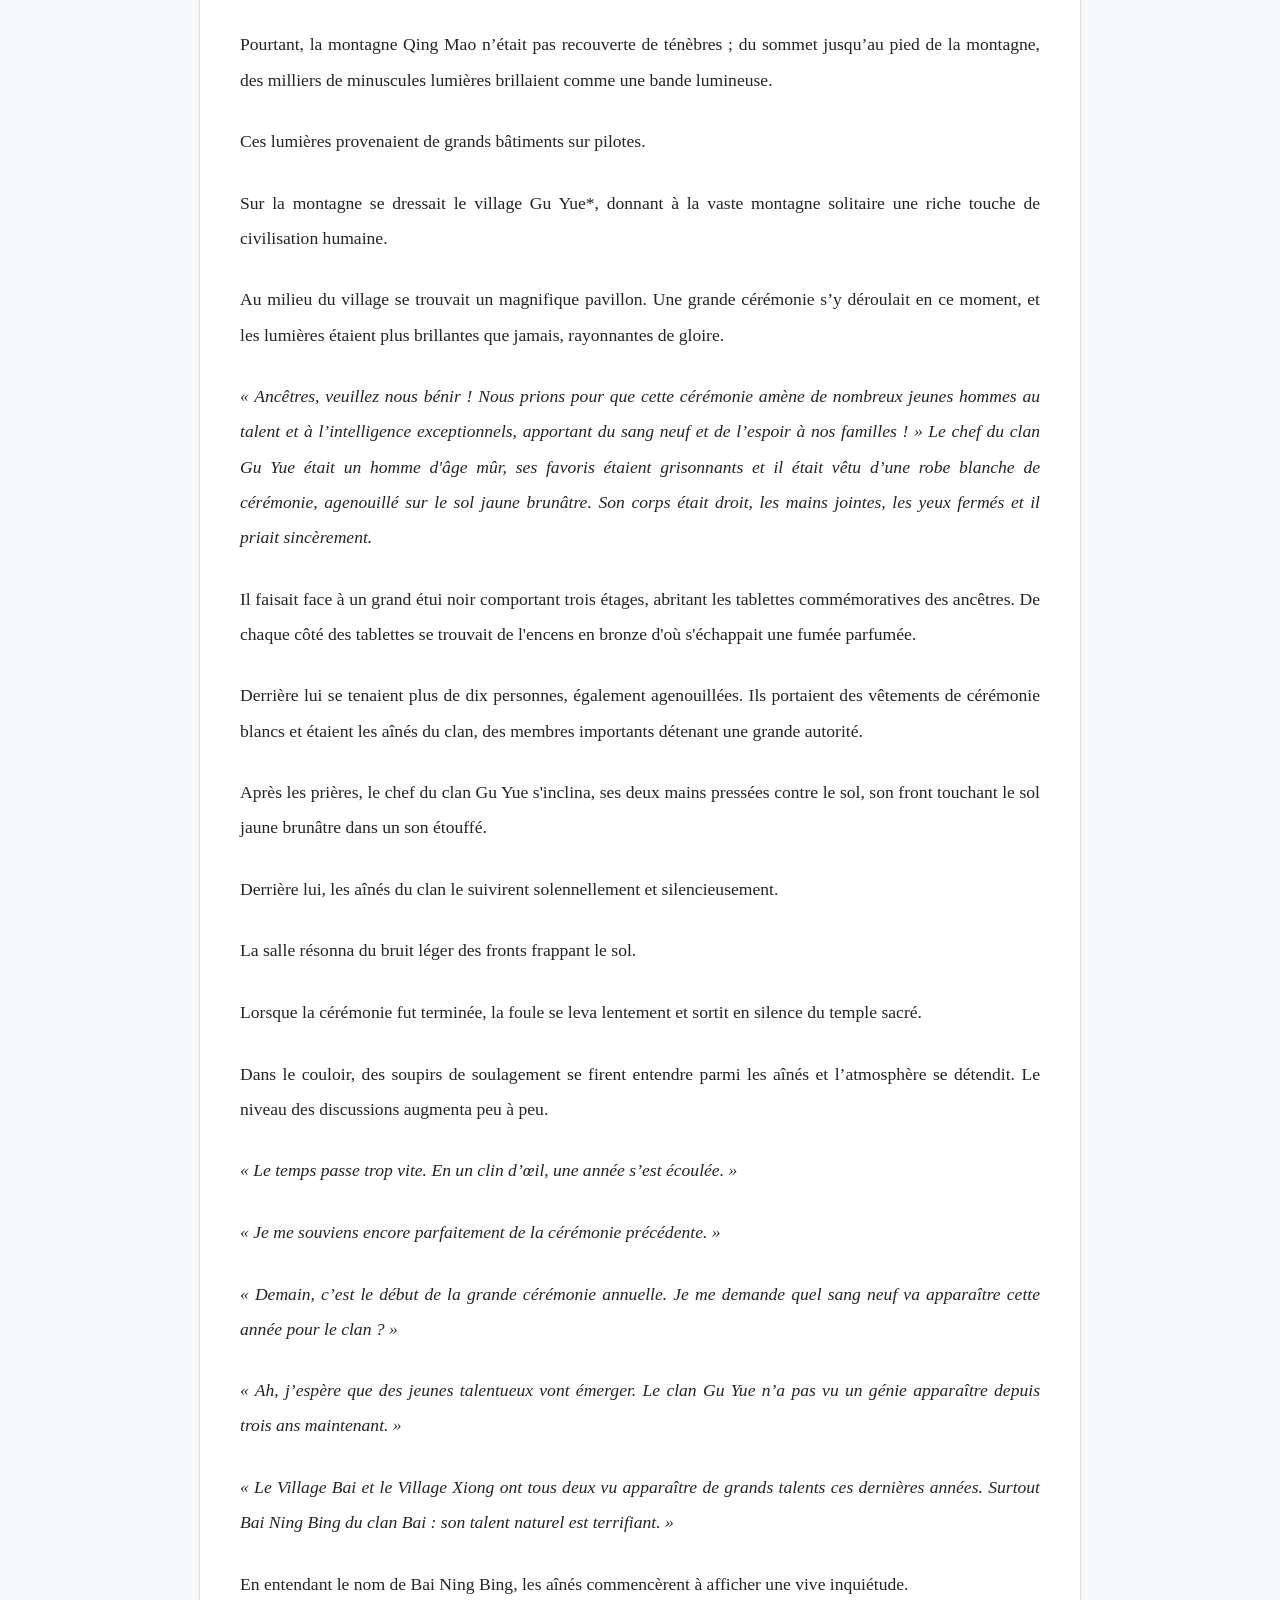
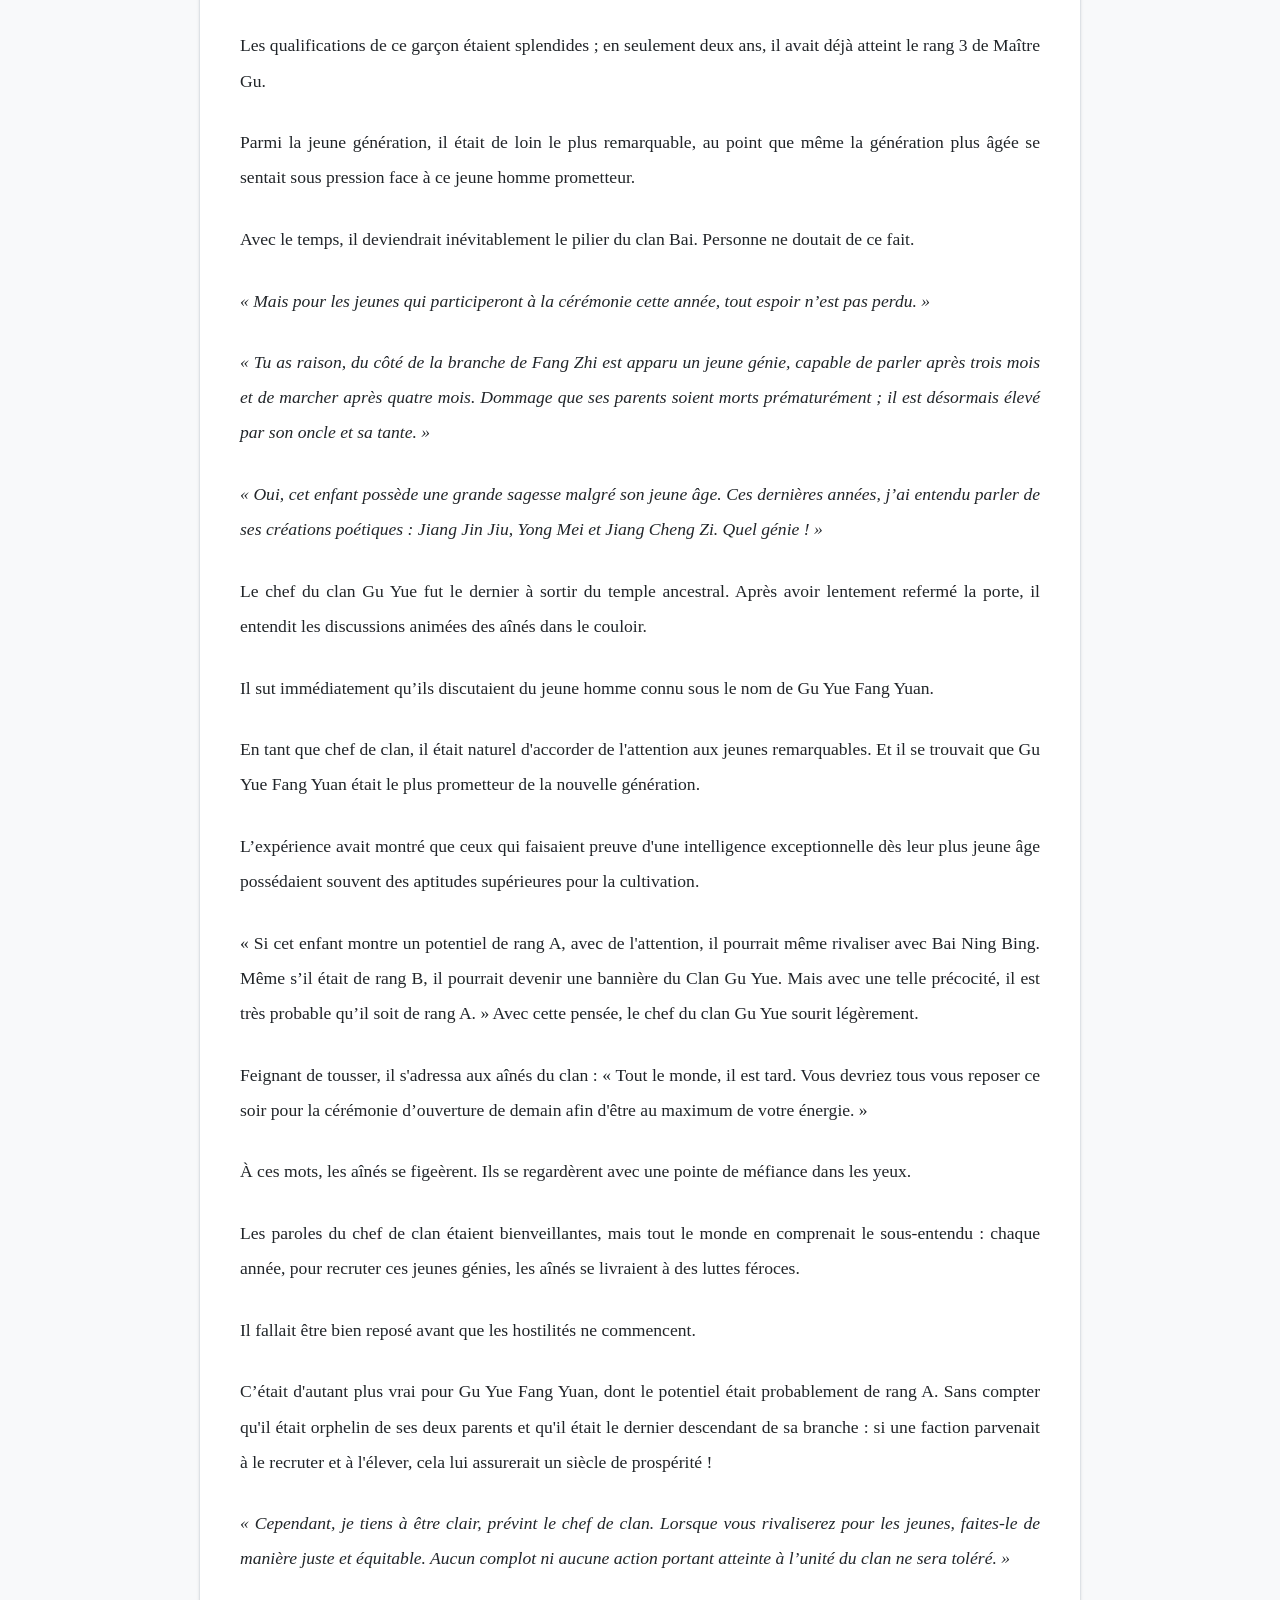
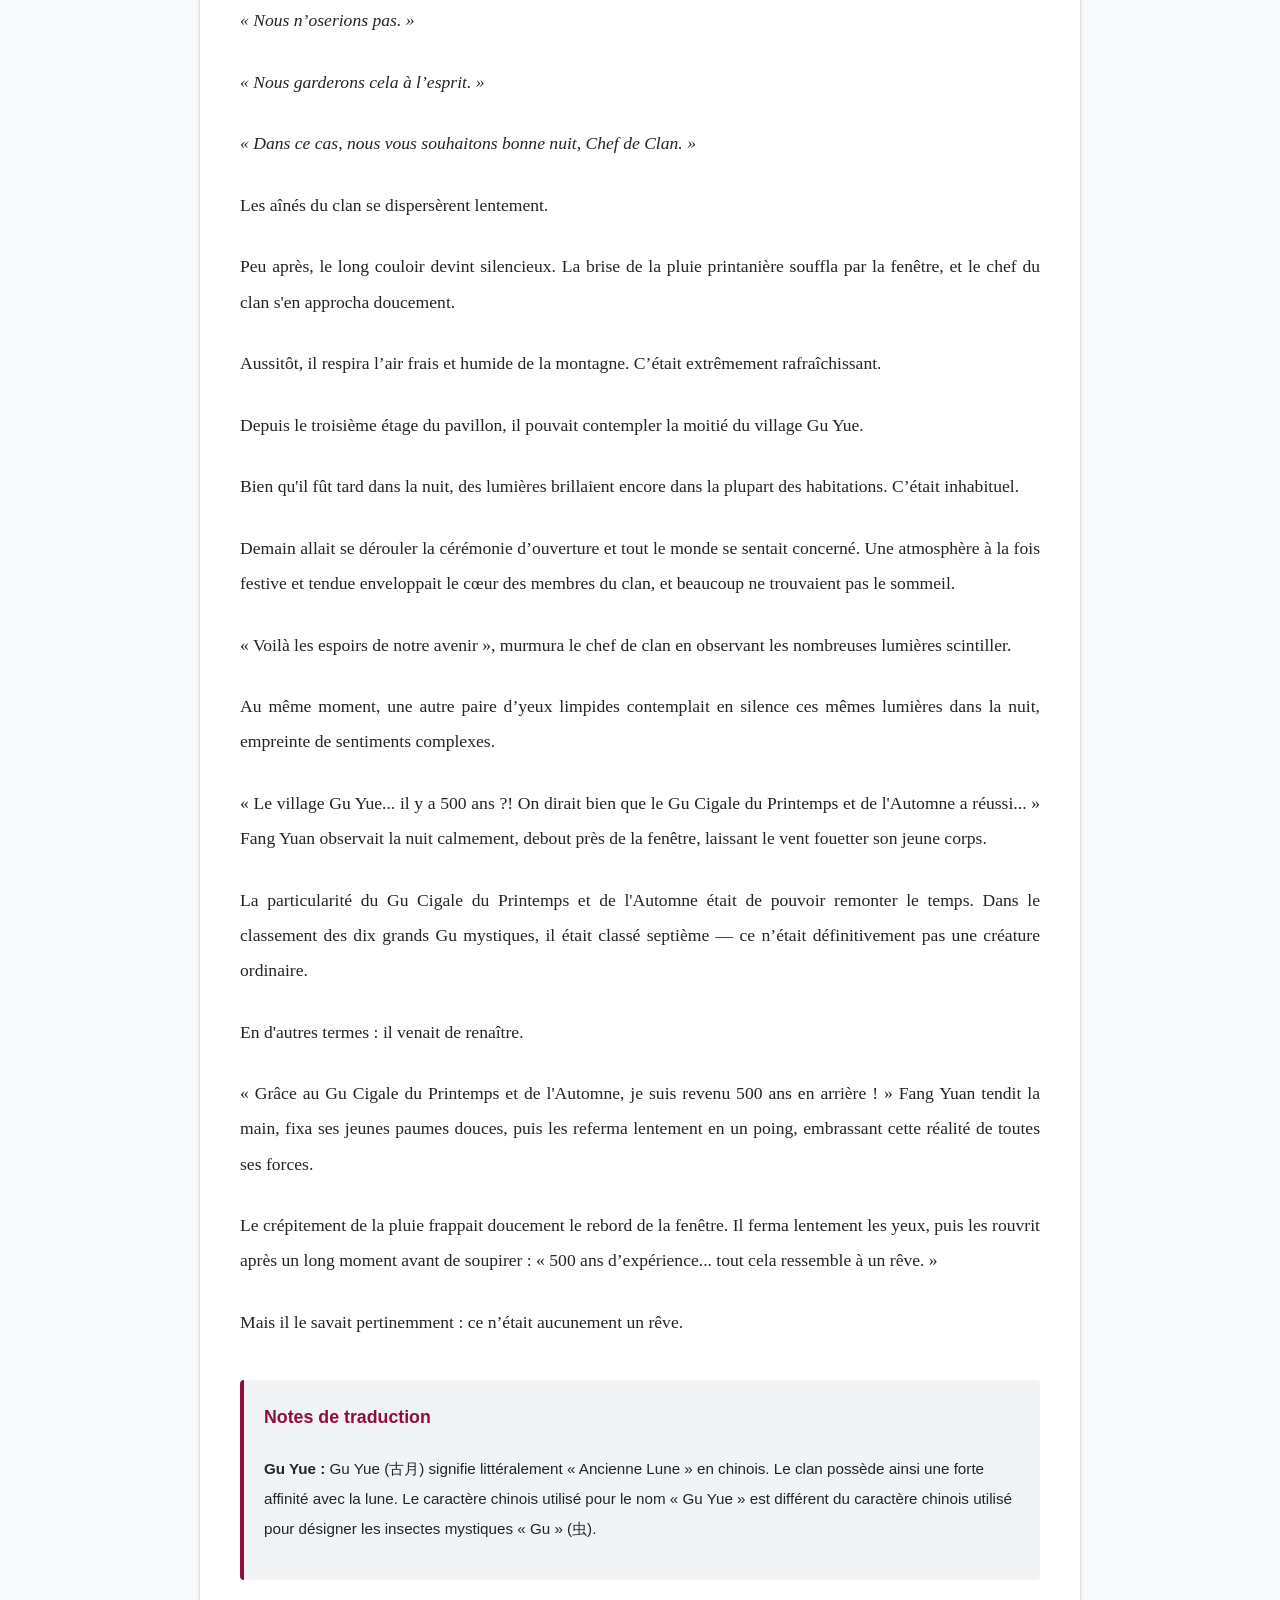
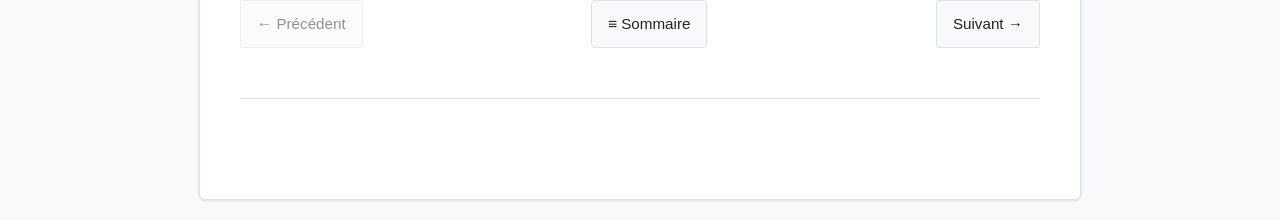
==== commit 79e6f652: "Add files via upload" ====
--- a/chapitre-1.html
+++ b/chapitre-1.html
@@ -6,30 +6,35 @@
     <title>Chapitre 1 - Revered Insanity</title>
     <style>
         :root {
-            --bg-color: #f4f1ea;
-            --text-color: #2b2b2b;
+            --bg-color: #f8f9fa;
+            --text-color: #212529;
             --card-bg: #ffffff;
-            --accent-color: #8b0000;
-            --border-color: #e0dace;
-            --note-bg: #f9f7f1;
+            --accent-color: #900c3f;
+            --border-color: #dee2e6;
+            --note-bg: #f1f3f5;
+            --btn-bg: #f8f9fa;
+            --btn-hover: #e9ecef;
         }
 
         body.dark-theme {
             --bg-color: #121212;
-            --text-color: #e0e0e0;
+            --text-color: #d1d5db;
             --card-bg: #1e1e1e;
-            --accent-color: #ff4d4d;
+            --accent-color: #e63946;
             --border-color: #333333;
-            --note-bg: #181818;
+            --note-bg: #2a2a2a;
+            --btn-bg: #2a2a2a;
+            --btn-hover: #3a3a3a;
         }
 
         body {
-            font-family: 'Georgia', 'Times New Roman', serif;
+            font-family: 'Merriweather', Georgia, 'Times New Roman', serif;
             background-color: var(--bg-color);
             color: var(--text-color);
-            line-height: 1.8;
+            line-height: 2;
+            font-size: 1.1rem;
             margin: 0;
-            padding: 20px;
+            padding: 20px 10px;
             transition: background-color 0.3s, color 0.3s;
         }
 
@@ -38,14 +43,14 @@
             margin: 0 auto;
             background-color: var(--card-bg);
             padding: 40px;
-            border-radius: 8px;
-            box-shadow: 0 4px 15px rgba(0,0,0,0.05);
+            border-radius: 6px;
+            box-shadow: 0 1px 3px rgba(0,0,0,0.1);
             border: 1px solid var(--border-color);
         }
 
         .header {
             text-align: center;
-            border-bottom: 2px solid var(--accent-color);
+            border-bottom: 1px solid var(--border-color);
             padding-bottom: 20px;
             margin-bottom: 30px;
         }
@@ -53,25 +58,54 @@
         h1 {
             color: var(--accent-color);
             font-size: 1.8rem;
-            margin: 0;
+            margin-bottom: 10px;
+        }
+
+        .nav-top, .nav-bottom {
+            display: flex;
+            justify-content: space-between;
+            align-items: center;
+            margin: 20px 0;
+            gap: 10px;
+        }
+
+        .btn-nav {
+            display: inline-block;
+            padding: 8px 16px;
+            background-color: var(--btn-bg);
+            color: var(--text-color);
+            text-decoration: none;
+            border: 1px solid var(--border-color);
+            border-radius: 4px;
+            font-size: 0.95rem;
+            font-family: sans-serif;
+            transition: background 0.2s;
+        }
+
+        .btn-nav:hover {
+            background-color: var(--btn-hover);
+        }
+
+        .btn-disabled {
+            opacity: 0.5;
+            cursor: not-allowed;
+            pointer-events: none;
         }
 
         .theme-toggle {
-            position: fixed;
-            top: 20px;
-            right: 20px;
-            background: var(--card-bg);
+            background: var(--btn-bg);
             border: 1px solid var(--border-color);
             color: var(--text-color);
             padding: 8px 12px;
-            border-radius: 20px;
+            border-radius: 4px;
             cursor: pointer;
-            box-shadow: 0 2px 5px rgba(0,0,0,0.1);
-        }
-
-        .content p {
-            margin-bottom: 1.2em;
+            font-size: 0.9rem;
+        }
+
+        .chapitre-content p {
+            margin-bottom: 1.5em;
             text-align: justify;
+            text-justify: inter-word;
         }
 
         .dialogue {
@@ -79,9 +113,10 @@
         }
 
         .poem {
-            margin: 1.5em 0;
-            padding-left: 20px;
-            border-left: 3px solid var(--accent-color);
+            margin: 2em 0;
+            padding: 15px 20px;
+            border-left: 4px solid var(--accent-color);
+            background-color: var(--note-bg);
             font-style: italic;
         }
 
@@ -92,6 +127,7 @@
             border-left: 4px solid var(--accent-color);
             border-radius: 4px;
             font-size: 0.95rem;
+            font-family: sans-serif;
         }
 
         .translation-notes h3 {
@@ -109,30 +145,25 @@
             text-align: center;
             margin-bottom: 30px;
         }
-
-        .nav-buttons {
-            display: flex;
-            justify-content: space-between;
-            margin-bottom: 20px;
-        }
-
-        .btn-nav {
-            color: var(--accent-color);
-            text-decoration: none;
-            font-weight: bold;
-        }
     </style>
 </head>
 <body>
 
-    <button class="theme-toggle" onclick="toggleTheme()">🌓 Thème</button>
-
     <div class="container">
+        
+        <!-- Navigation Haute -->
+        <div class="nav-top">
+            <a href="#" class="btn-nav btn-disabled">← Précédent</a>
+            <a href="index.html" class="btn-nav">≡ Sommaire</a>
+            <button class="theme-toggle" onclick="toggleTheme()">🌓 Thème</button>
+            <a href="chapitre-2.html" class="btn-nav">Suivant →</a>
+        </div>
+
         <div class="header">
             <h1>Chapitre 1 : Le cœur d'un démon ne regrette jamais</h1>
         </div>
 
-        <div class="content">
+        <div class="chapitre-content">
             <p class="dialogue">« Fang Yuan, remets-moi le Gu Cigale du Printemps et de l'Automne sans résister, et tu auras droit à une mort rapide ! »</p>
             <p class="dialogue">« Fang, vieux salopard, arrête de lutter ! Aujourd'hui, toutes les principales factions de la justice se sont réunies pour détruire ton antre démoniaque. Cet endroit est encerclé de filets incontournables, cette fois tu seras définitivement décapité ! »</p>
             <p class="dialogue">« Fang Yuan, espèce de démon ! Parce que tu voulais raffiner le Gu Cigale du Printemps et de l'Automne, tu as massacré des millions de personnes. Tu as commis trop de péchés impardonnables ! »</p>
@@ -148,7 +179,7 @@
             <p>Les principales factions de la justice qui l’avaient entouré n’étaient pas seulement composées d'aînés expérimentés, mais aussi de jeunes héros talentueux. Autour de Fang Yuan, certains rugissaient, d’autres ricanaient ; il y avait des yeux qui brillaient de fureur, et d’autres qui fixaient leurs blessures avec crainte.</p>
             <p>Ils ne bougeaient pas ; tout le monde se méfiait du coup d'éclat final de Fang Yuan.</p>
             <p>Ce moment tendu dura jusqu’au soir, lorsque le soleil projeta ses derniers rayons sur le flanc de la montagne. À cet instant, c’était comme si toute la zone était en feu.</p>
-            <p>Fang Yuan, qui était resté silencieux durant toute cette période, se tourna lentement.</p>
+            <p>Fang Yuan, qui était resté silencieux durant toute cette période, se tourna lentamente.</p>
             <p>Le groupe de guerriers se tint soudain en alerte et tous firent un grand pas en arrière.</p>
             <p>À cet instant, le rocher gris de la montagne sous les pieds de Fang Yuan était depuis longtemps taché d’un rouge profond. En raison de la perte massive de sang, son visage était devenu mortellement pâle ; à la lueur du coucher du soleil, il avait soudainement un éclat brillant.</p>
             <p>En regardant le soleil couchant, Fang Yuan rit doucement et murmura :</p>
@@ -232,10 +263,17 @@
             <p><strong>Gu Yue :</strong> Gu Yue (古月) signifie littéralement « Ancienne Lune » en chinois. Le clan possède ainsi une forte affinité avec la lune. Le caractère chinois utilisé pour le nom « Gu Yue » est différent du caractère chinois utilisé pour désigner les insectes mystiques « Gu » (虫).</p>
         </div>
 
+        <!-- Navigation Basse -->
+        <div class="nav-bottom">
+            <a href="#" class="btn-nav btn-disabled">← Précédent</a>
+            <a href="index.html" class="btn-nav">≡ Sommaire</a>
+            <a href="chapitre-2.html" class="btn-nav">Suivant →</a>
+        </div>
+
         <div class="widgets">
             <div class="kofi-container">
                 <script type='text/javascript' src='https://storage.ko-fi.com/cdn/widget/Widget_2.js'></script>
-                <script type='text/javascript'>kofiwidget2.init('Soutenez-moi sur Ko-fi', '#8b0000', 'YOUR_KOFI_ID');kofiwidget2.draw();</script>
+                <script type='text/javascript'>kofiwidget2.init('Soutenez-moi sur Ko-fi', '#900c3f', 'YOUR_KOFI_ID');kofiwidget2.draw();</script>
             </div>
 
             <div id="cusdis_thread"
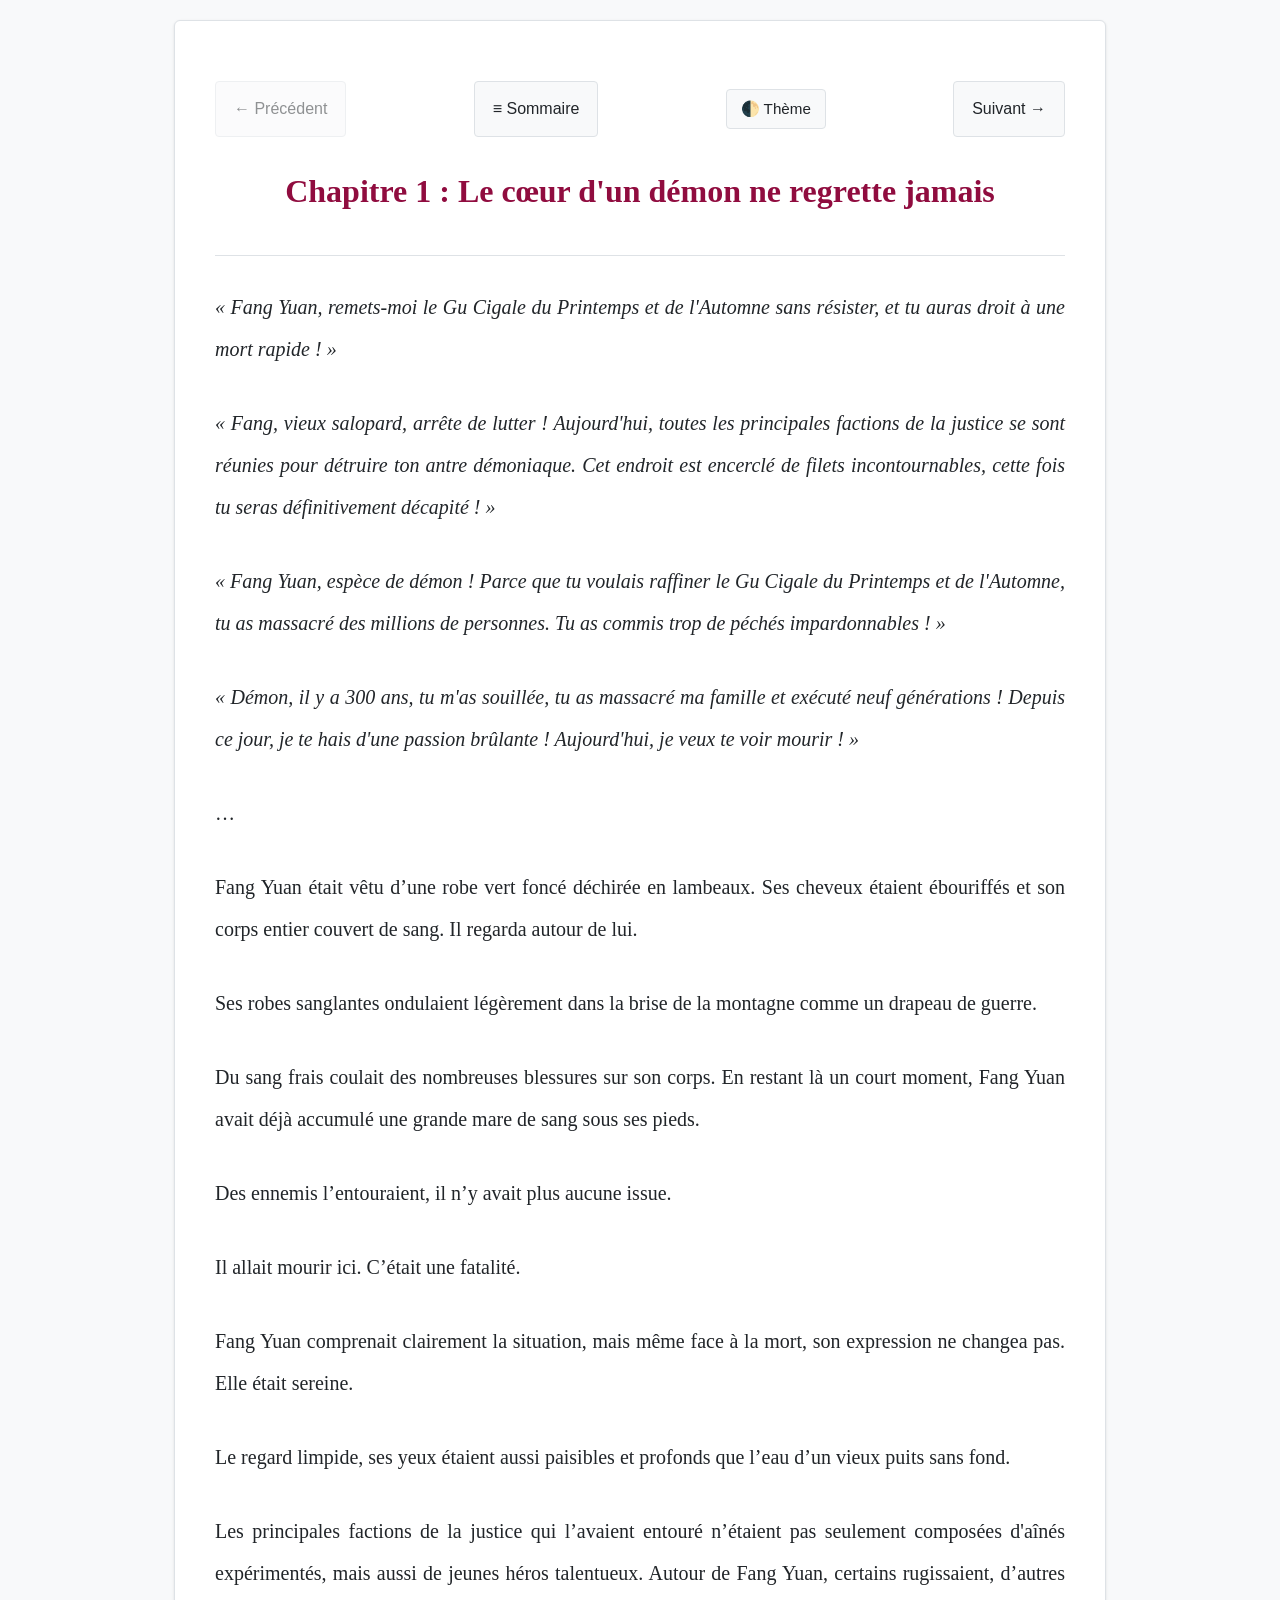
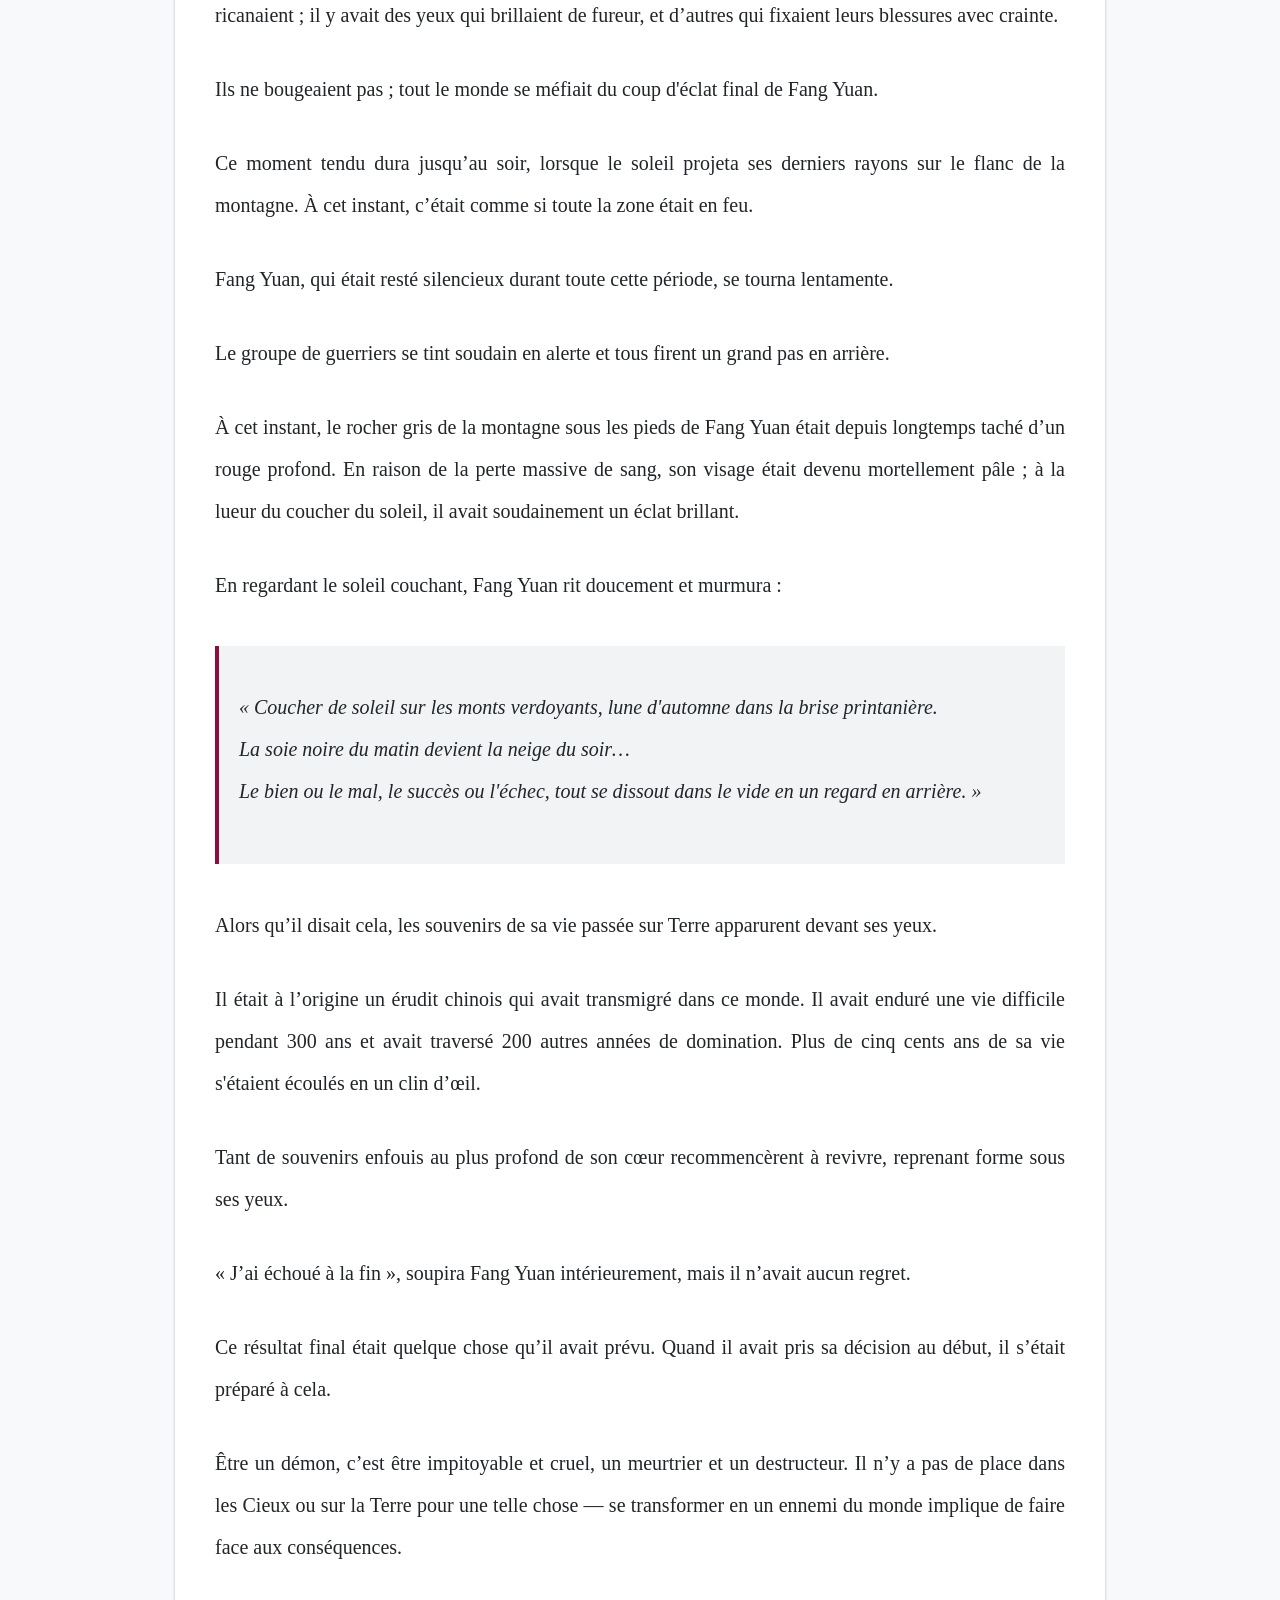
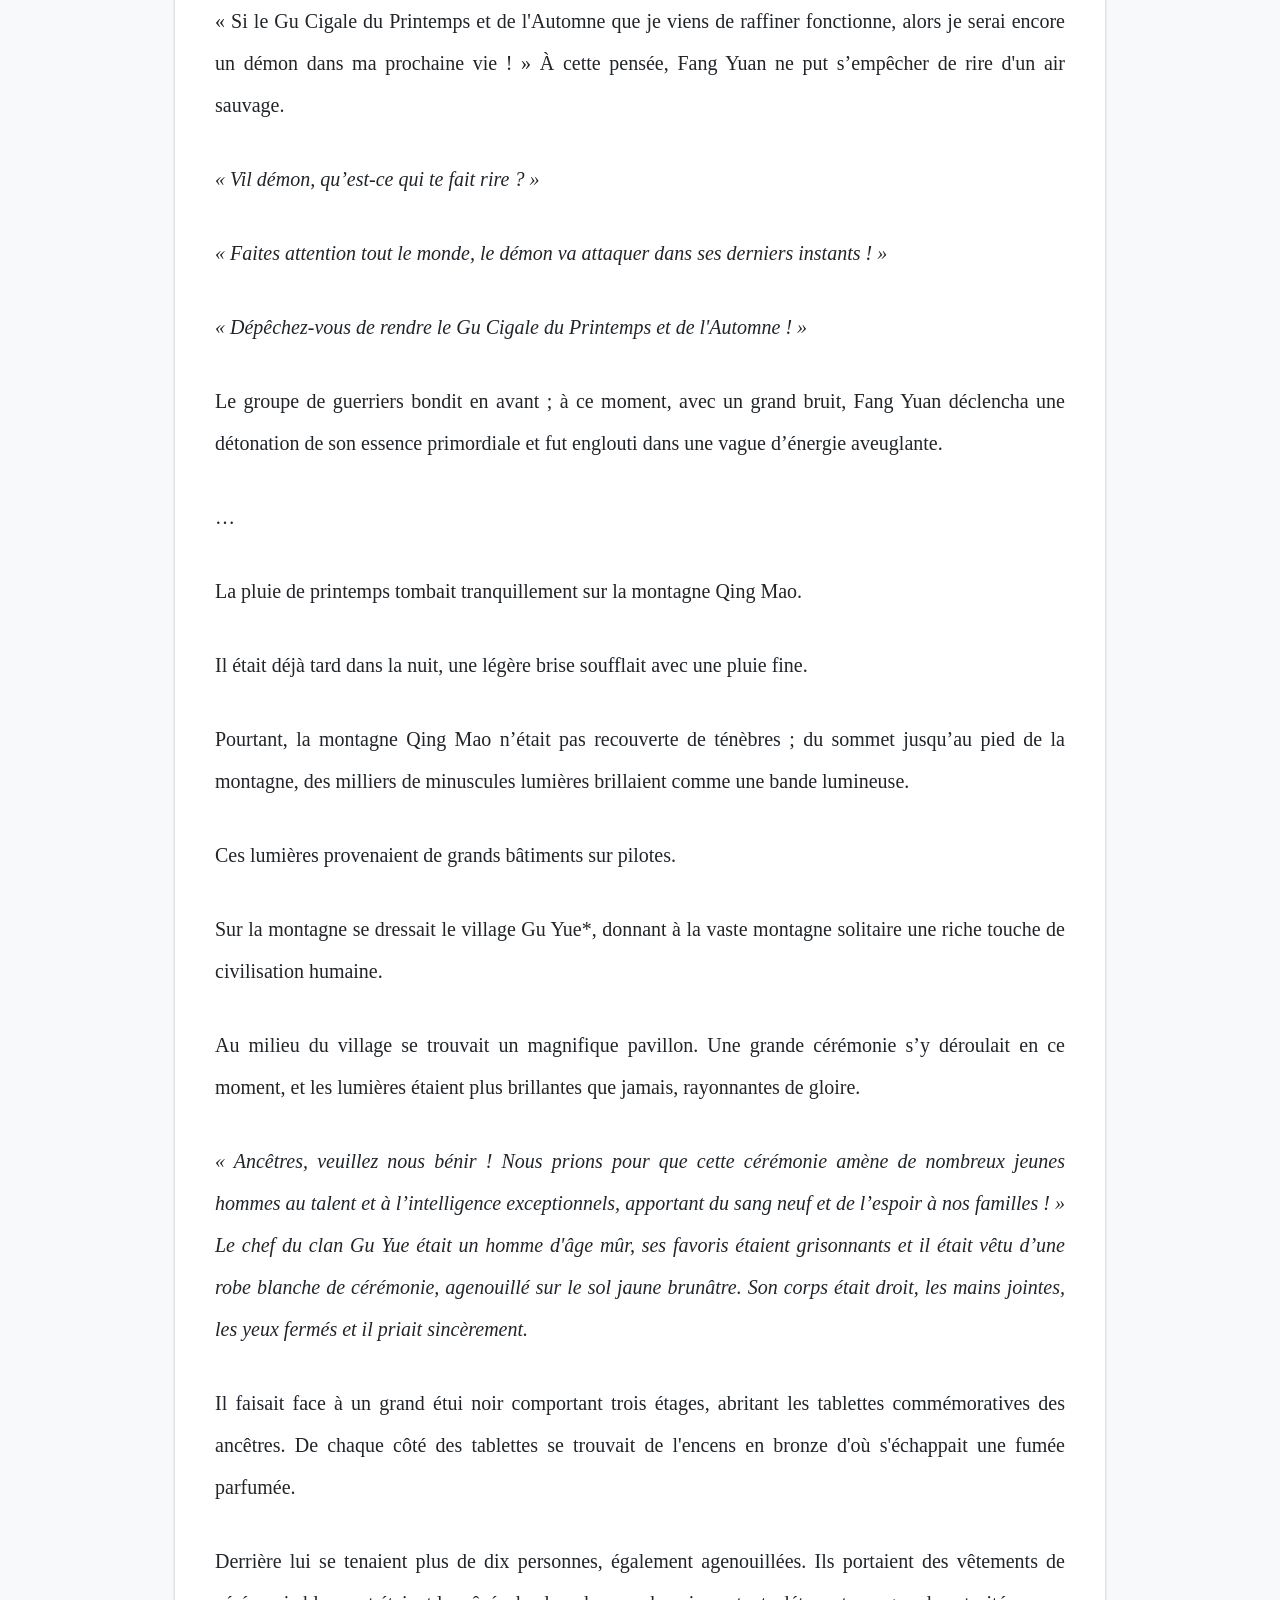
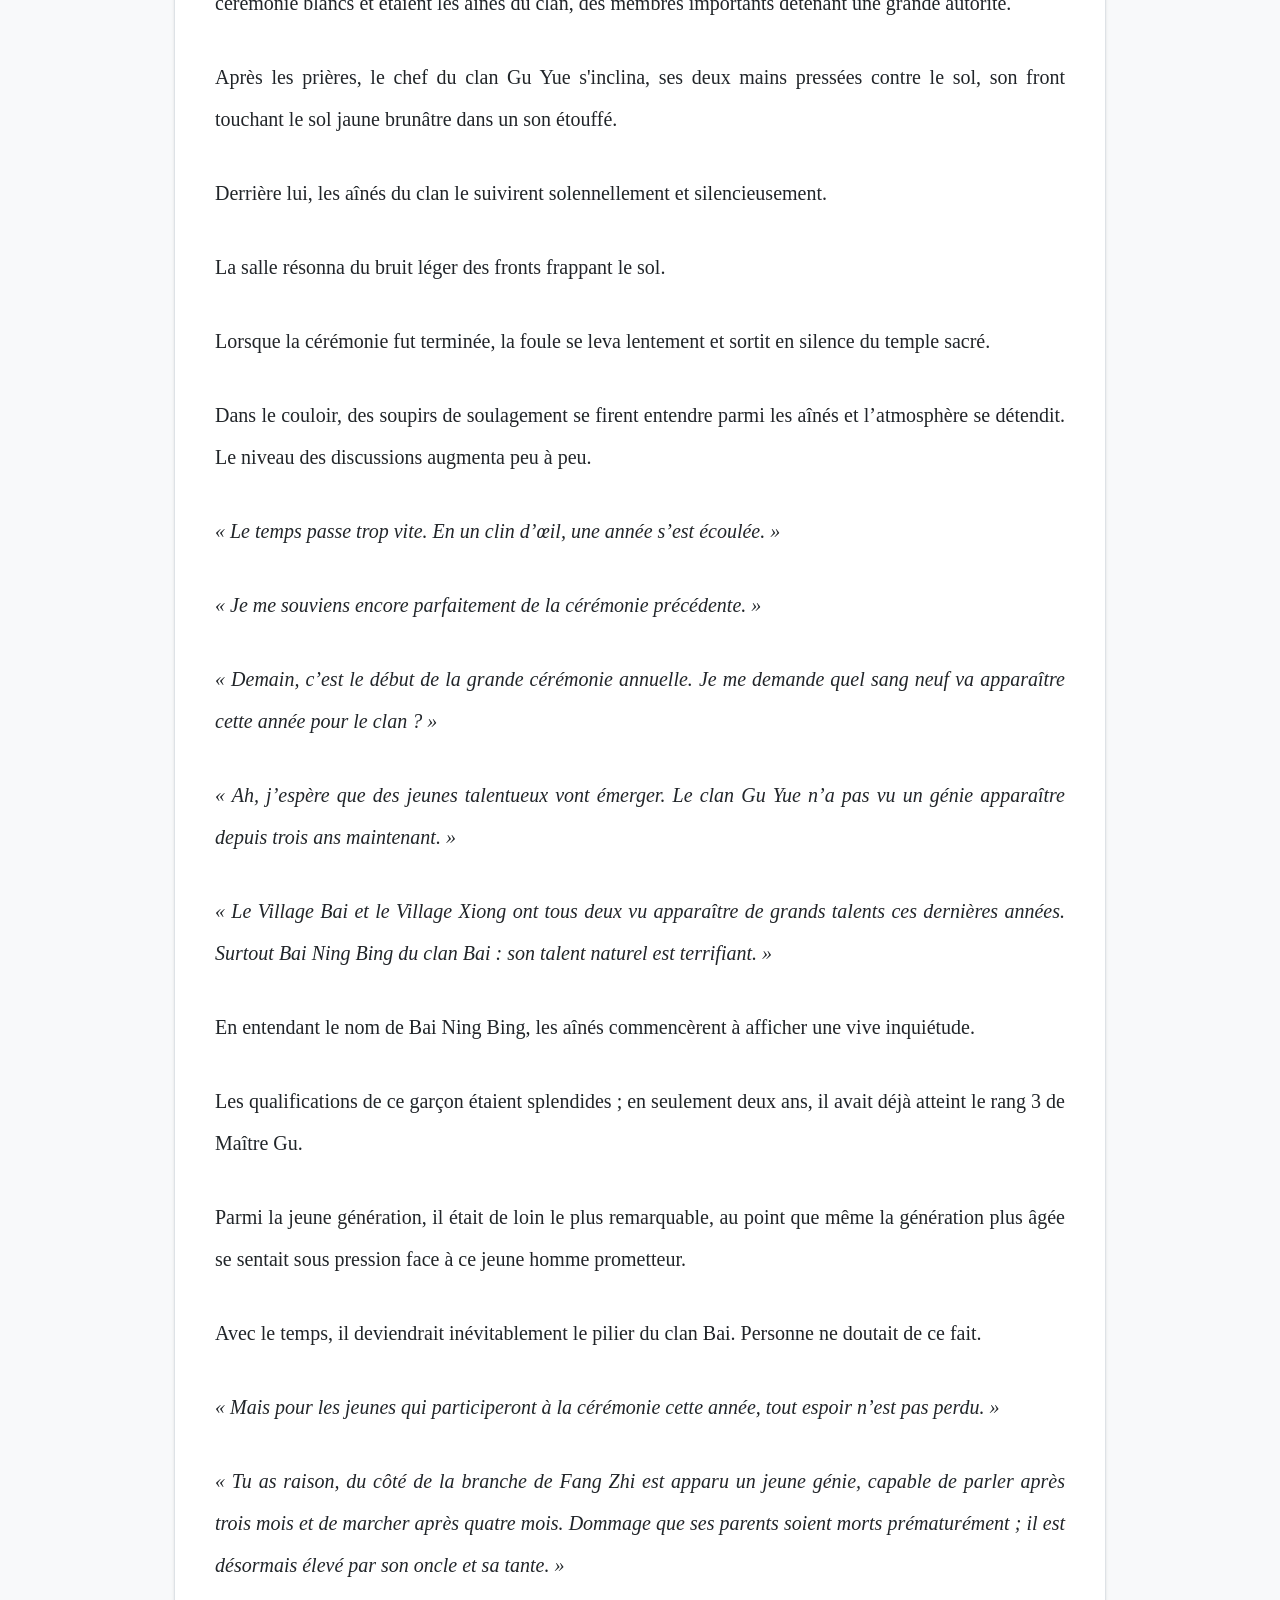
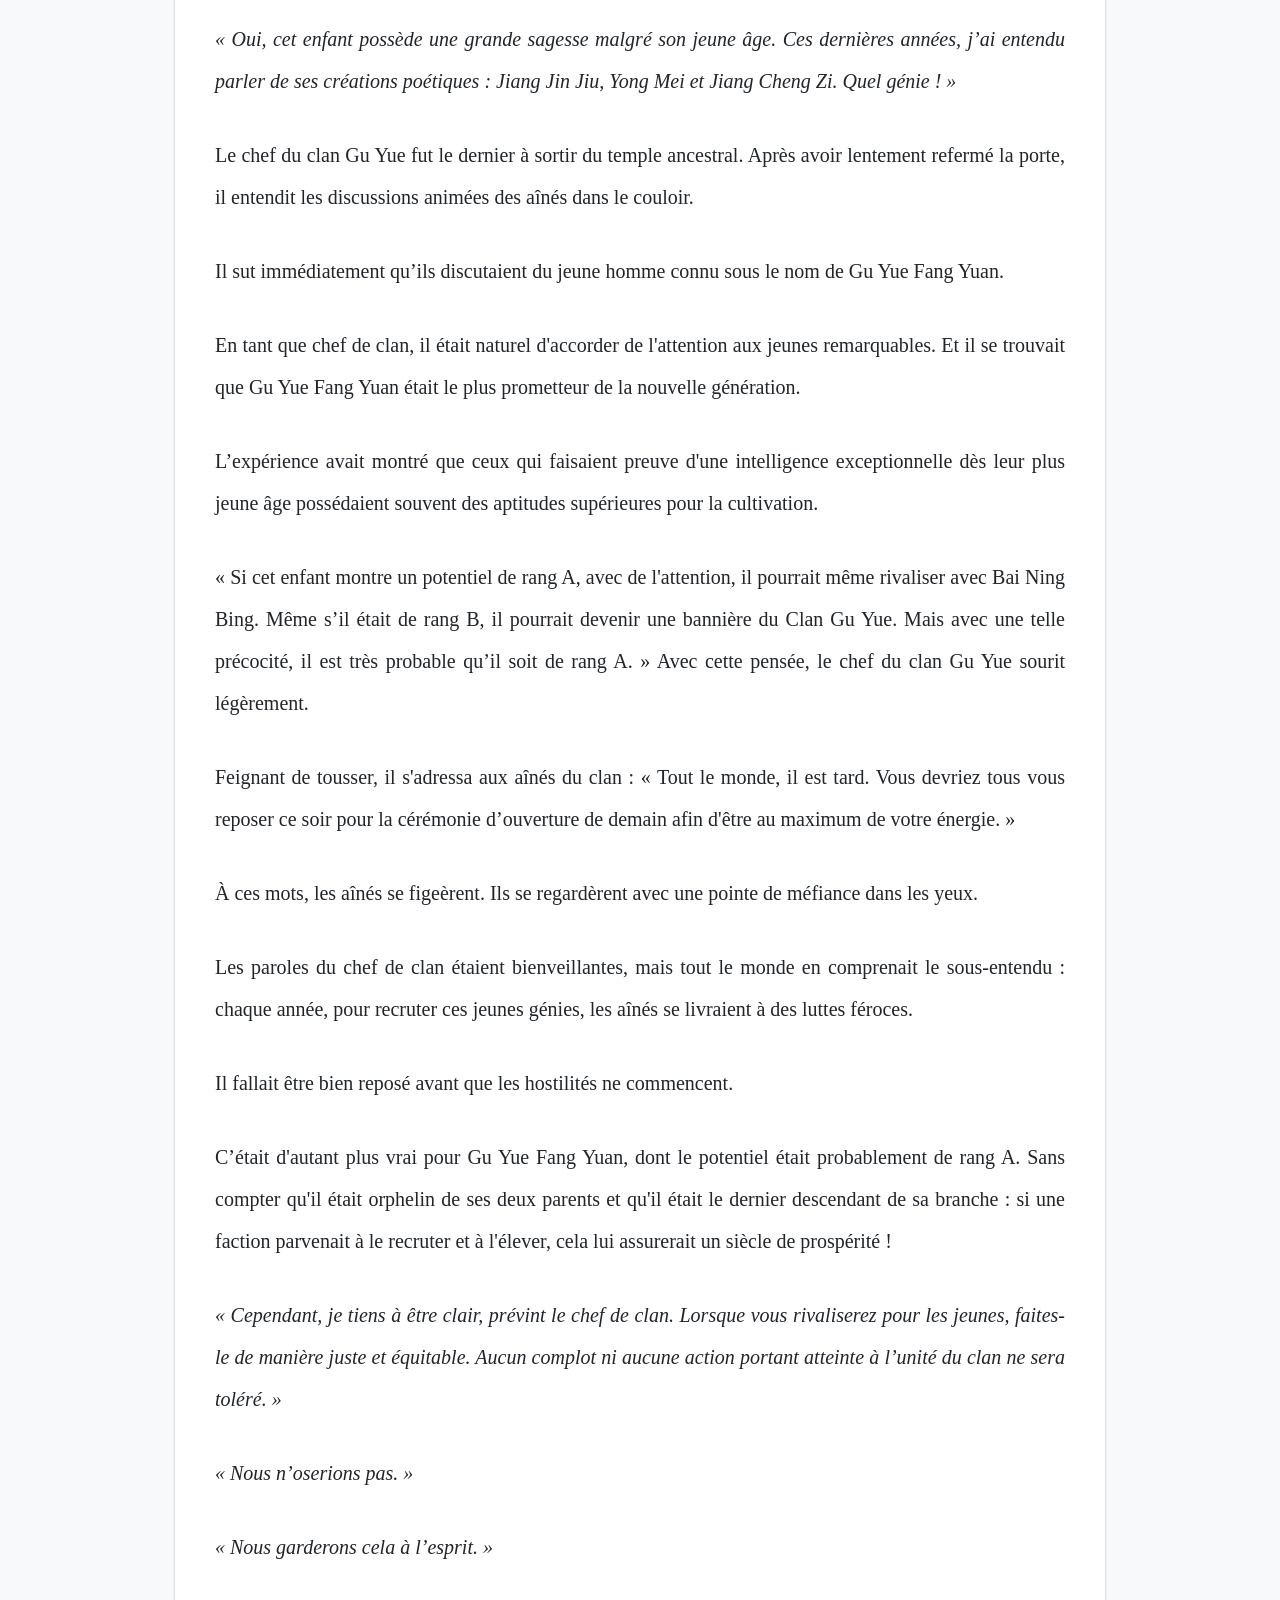
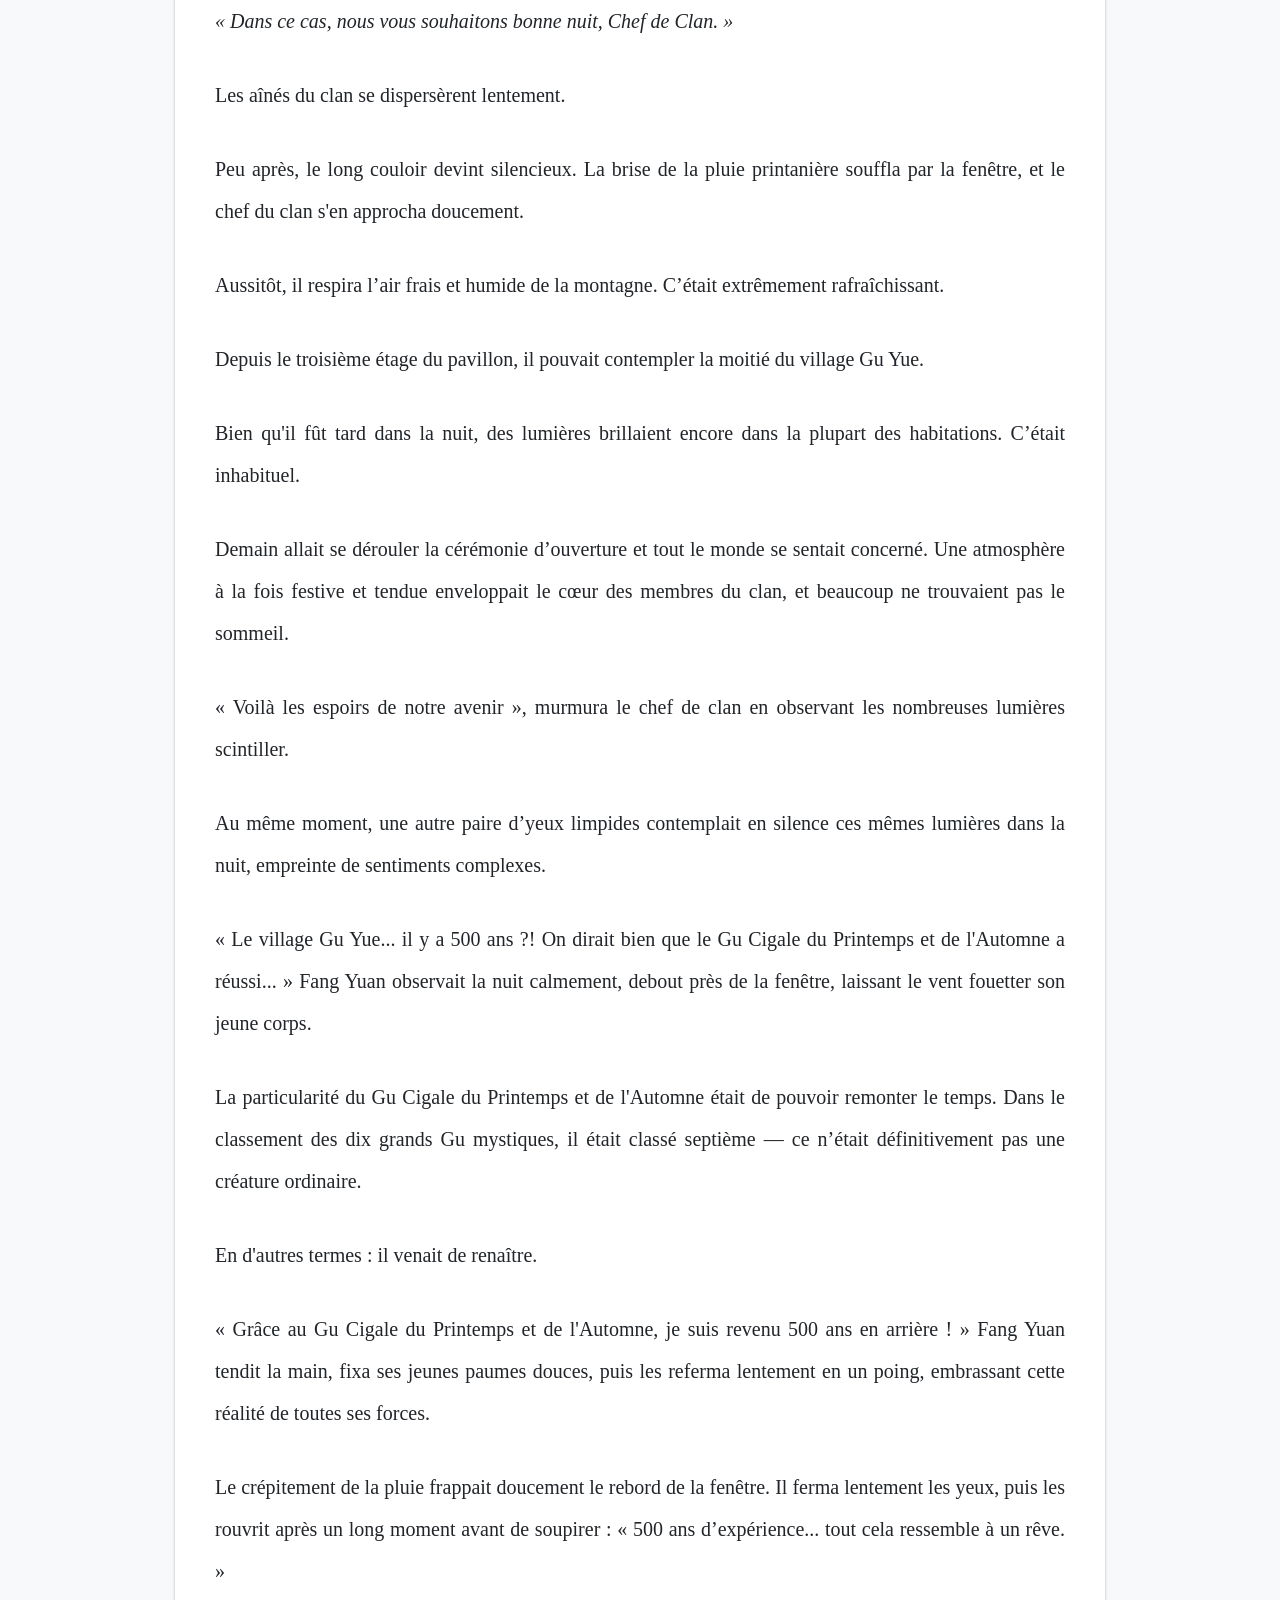
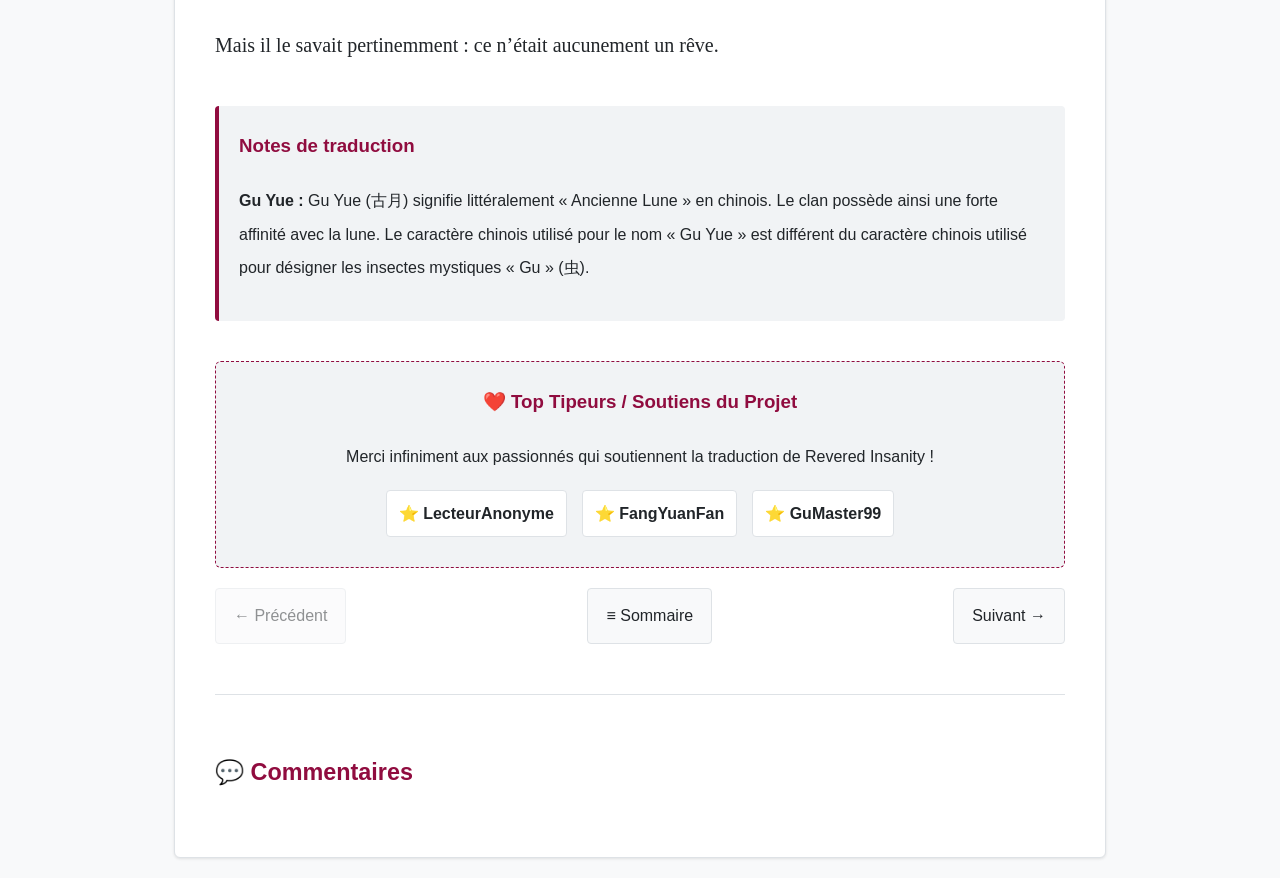
==== commit 2f656a90: "Add files via upload" ====
--- a/chapitre-1.html
+++ b/chapitre-1.html
@@ -31,15 +31,15 @@
             font-family: 'Merriweather', Georgia, 'Times New Roman', serif;
             background-color: var(--bg-color);
             color: var(--text-color);
-            line-height: 2;
-            font-size: 1.1rem;
+            line-height: 2.1;
+            font-size: 1.25rem;
             margin: 0;
             padding: 20px 10px;
             transition: background-color 0.3s, color 0.3s;
         }
 
         .container {
-            max-width: 800px;
+            max-width: 850px;
             margin: 0 auto;
             background-color: var(--card-bg);
             padding: 40px;
@@ -57,7 +57,7 @@
 
         h1 {
             color: var(--accent-color);
-            font-size: 1.8rem;
+            font-size: 2rem;
             margin-bottom: 10px;
         }
 
@@ -71,13 +71,13 @@
 
         .btn-nav {
             display: inline-block;
-            padding: 8px 16px;
+            padding: 10px 18px;
             background-color: var(--btn-bg);
             color: var(--text-color);
             text-decoration: none;
             border: 1px solid var(--border-color);
             border-radius: 4px;
-            font-size: 0.95rem;
+            font-size: 1rem;
             font-family: sans-serif;
             transition: background 0.2s;
         }
@@ -96,14 +96,14 @@
             background: var(--btn-bg);
             border: 1px solid var(--border-color);
             color: var(--text-color);
-            padding: 8px 12px;
+            padding: 10px 14px;
             border-radius: 4px;
             cursor: pointer;
-            font-size: 0.9rem;
+            font-size: 0.95rem;
         }
 
         .chapitre-content p {
-            margin-bottom: 1.5em;
+            margin-bottom: 1.6em;
             text-align: justify;
             text-justify: inter-word;
         }
@@ -114,7 +114,7 @@
 
         .poem {
             margin: 2em 0;
-            padding: 15px 20px;
+            padding: 20px;
             border-left: 4px solid var(--accent-color);
             background-color: var(--note-bg);
             font-style: italic;
@@ -126,7 +126,7 @@
             background-color: var(--note-bg);
             border-left: 4px solid var(--accent-color);
             border-radius: 4px;
-            font-size: 0.95rem;
+            font-size: 1rem;
             font-family: sans-serif;
         }
 
@@ -135,15 +135,52 @@
             color: var(--accent-color);
         }
 
-        .widgets {
+        /* Section Tipeee / Top Tipeurs */
+        .tipeur-box {
+            margin-top: 40px;
+            padding: 20px;
+            border: 1px dashed var(--accent-color);
+            background-color: var(--note-bg);
+            border-radius: 6px;
+            text-align: center;
+            font-family: sans-serif;
+            font-size: 1rem;
+        }
+
+        .tipeur-box h3 {
+            margin-top: 0;
+            color: var(--accent-color);
+        }
+
+        .tipeur-list {
+            list-style: none;
+            padding: 0;
+            margin: 10px 0;
+            display: flex;
+            justify-content: center;
+            gap: 15px;
+            flex-wrap: wrap;
+        }
+
+        .tipeur-item {
+            background: var(--card-bg);
+            padding: 6px 12px;
+            border-radius: 4px;
+            border: 1px solid var(--border-color);
+            font-weight: bold;
+        }
+
+        /* Section Commentaires Cusdis */
+        .comments-section {
             margin-top: 50px;
             padding-top: 30px;
             border-top: 1px solid var(--border-color);
-        }
-
-        .kofi-container {
-            text-align: center;
-            margin-bottom: 30px;
+            font-family: sans-serif;
+        }
+
+        .comments-section h3 {
+            color: var(--accent-color);
+            margin-bottom: 20px;
         }
     </style>
 </head>
@@ -263,6 +300,17 @@
             <p><strong>Gu Yue :</strong> Gu Yue (古月) signifie littéralement « Ancienne Lune » en chinois. Le clan possède ainsi une forte affinité avec la lune. Le caractère chinois utilisé pour le nom « Gu Yue » est différent du caractère chinois utilisé pour désigner les insectes mystiques « Gu » (虫).</p>
         </div>
 
+        <!-- Section Top Tipeurs / Tipee -->
+        <div class="tipeur-box">
+            <h3>❤️ Top Tipeurs / Soutiens du Projet</h3>
+            <p>Merci infiniment aux passionnés qui soutiennent la traduction de Revered Insanity !</p>
+            <ul class="tipeur-list">
+                <li class="tipeur-item">⭐ LecteurAnonyme</li>
+                <li class="tipeur-item">⭐ FangYuanFan</li>
+                <li class="tipeur-item">⭐ GuMaster99</li>
+            </ul>
+        </div>
+
         <!-- Navigation Basse -->
         <div class="nav-bottom">
             <a href="#" class="btn-nav btn-disabled">← Précédent</a>
@@ -270,21 +318,19 @@
             <a href="chapitre-2.html" class="btn-nav">Suivant →</a>
         </div>
 
-        <div class="widgets">
-            <div class="kofi-container">
-                <script type='text/javascript' src='https://storage.ko-fi.com/cdn/widget/Widget_2.js'></script>
-                <script type='text/javascript'>kofiwidget2.init('Soutenez-moi sur Ko-fi', '#900c3f', 'YOUR_KOFI_ID');kofiwidget2.draw();</script>
-            </div>
-
+        <!-- Espace Commentaires Cusdis -->
+        <div class="comments-section">
+            <h3>💬 Commentaires</h3>
             <div id="cusdis_thread"
               data-host="https://cusdis.com"
-              data-app-id="YOUR_CUSDIS_APP_ID"
-              data-page-id="chapitre-1-fr"
+              data-app-id="0400387f-9daa-413e-a461-495c8361c09e"
+              data-page-id="chapitre-1"
               data-page-url=""
-              data-page-title="Chapitre 1 - FR">
-            </div>
+              data-page-title="Chapitre 1 - Revered Insanity"
+            ></div>
             <script async defer src="https://cusdis.com/js/cusdis.es.js"></script>
         </div>
+
     </div>
 
     <script>
